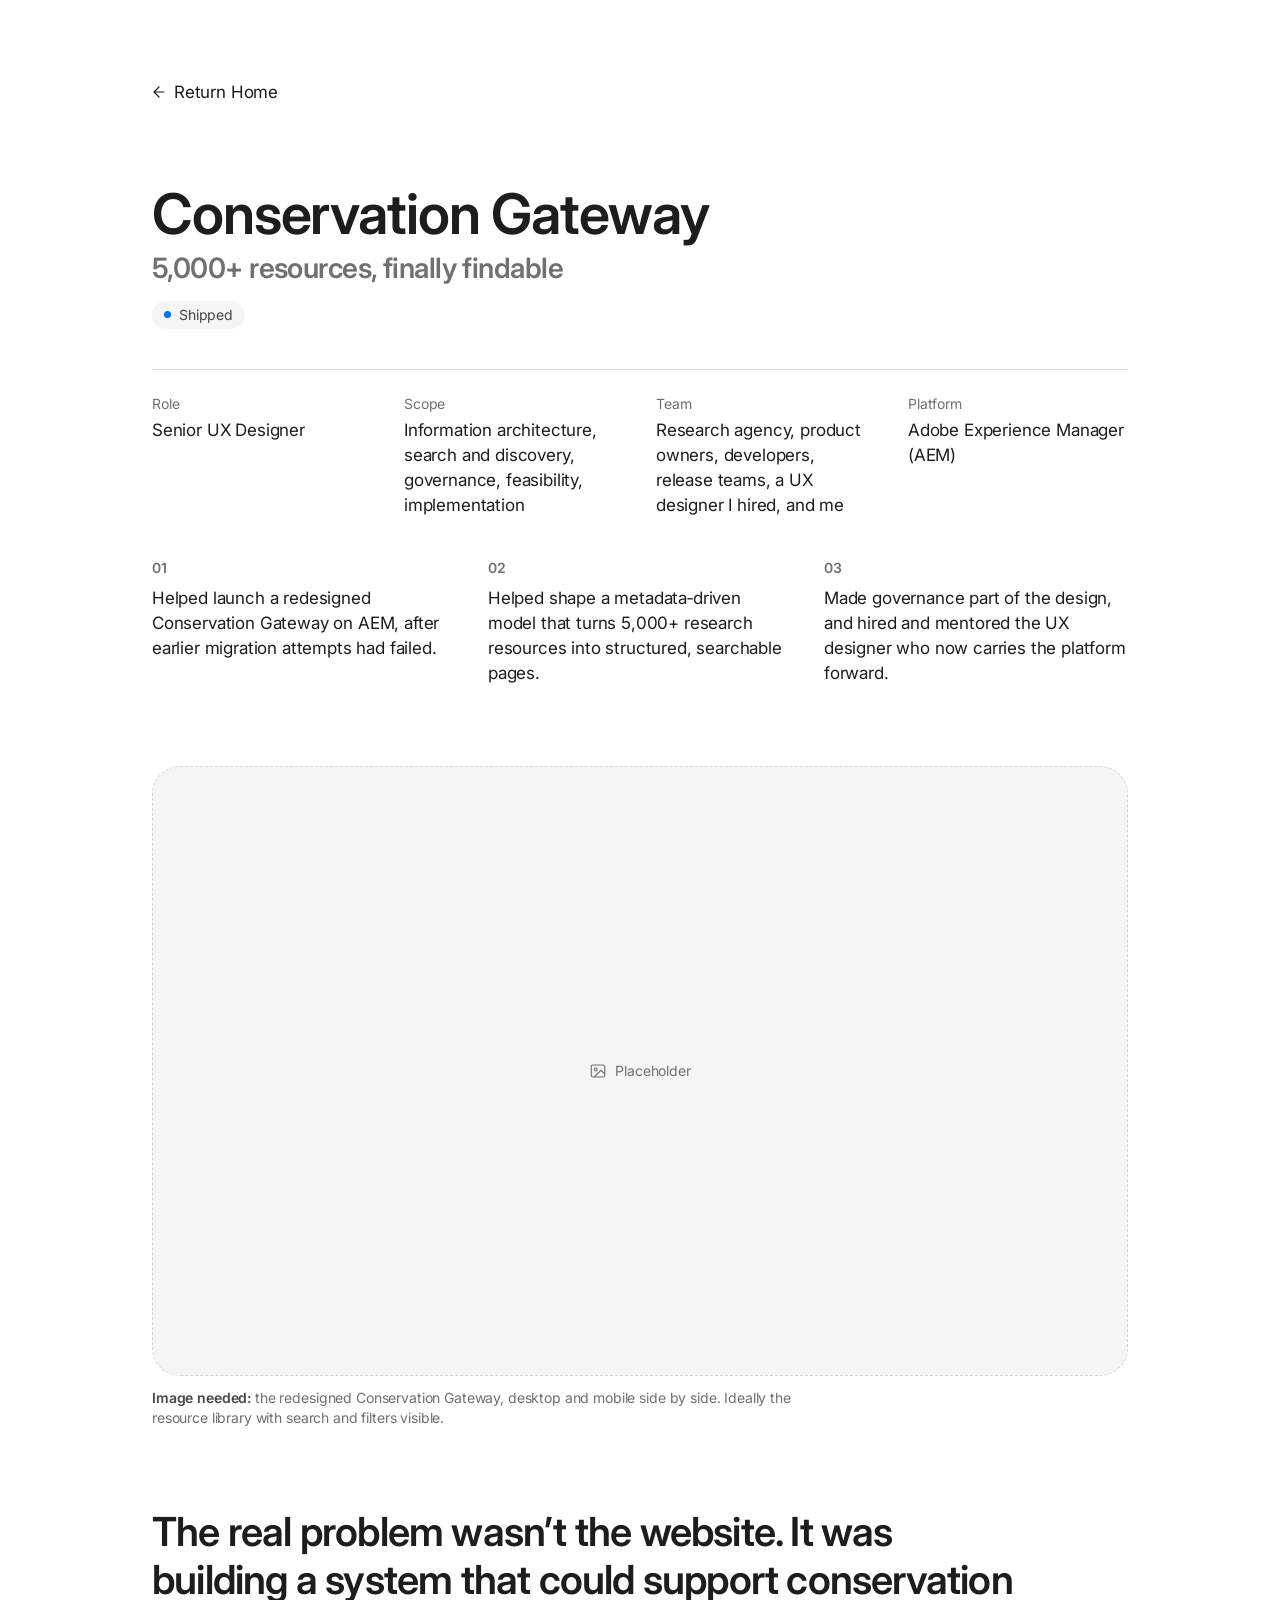
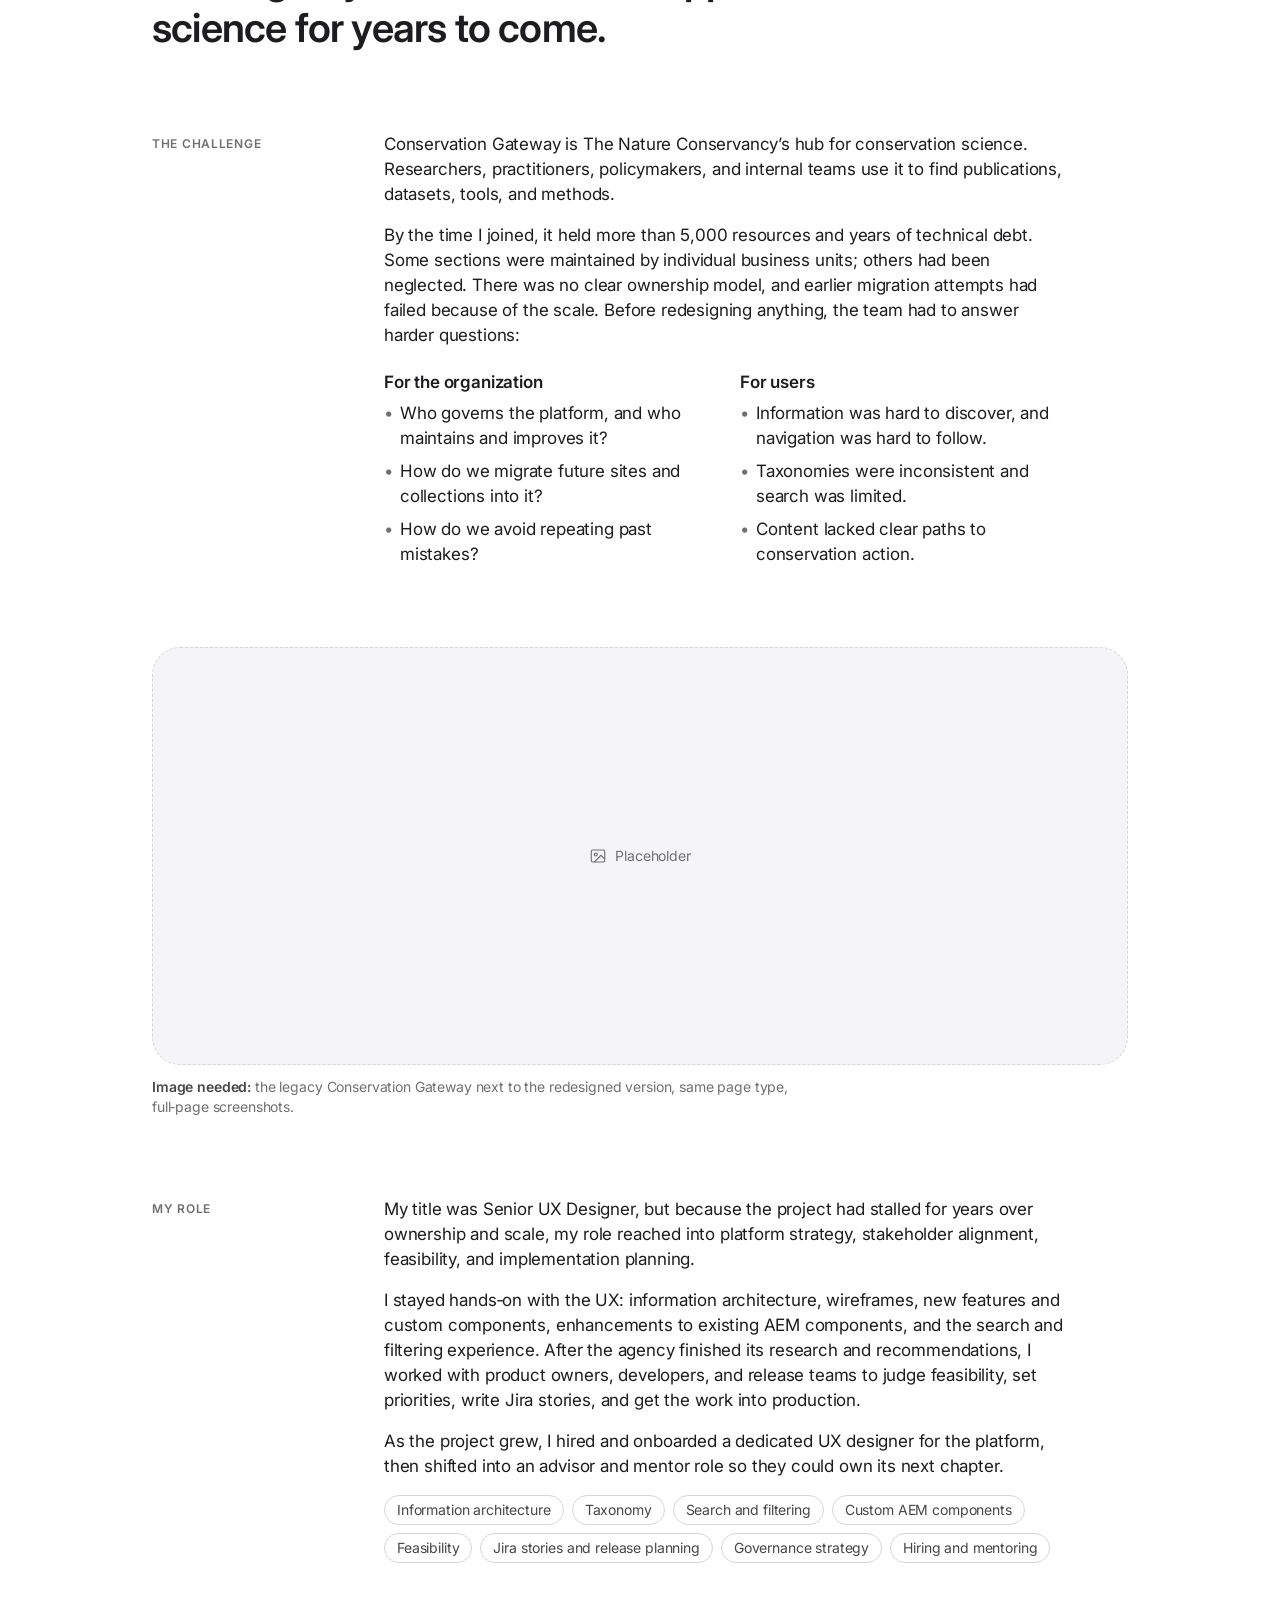
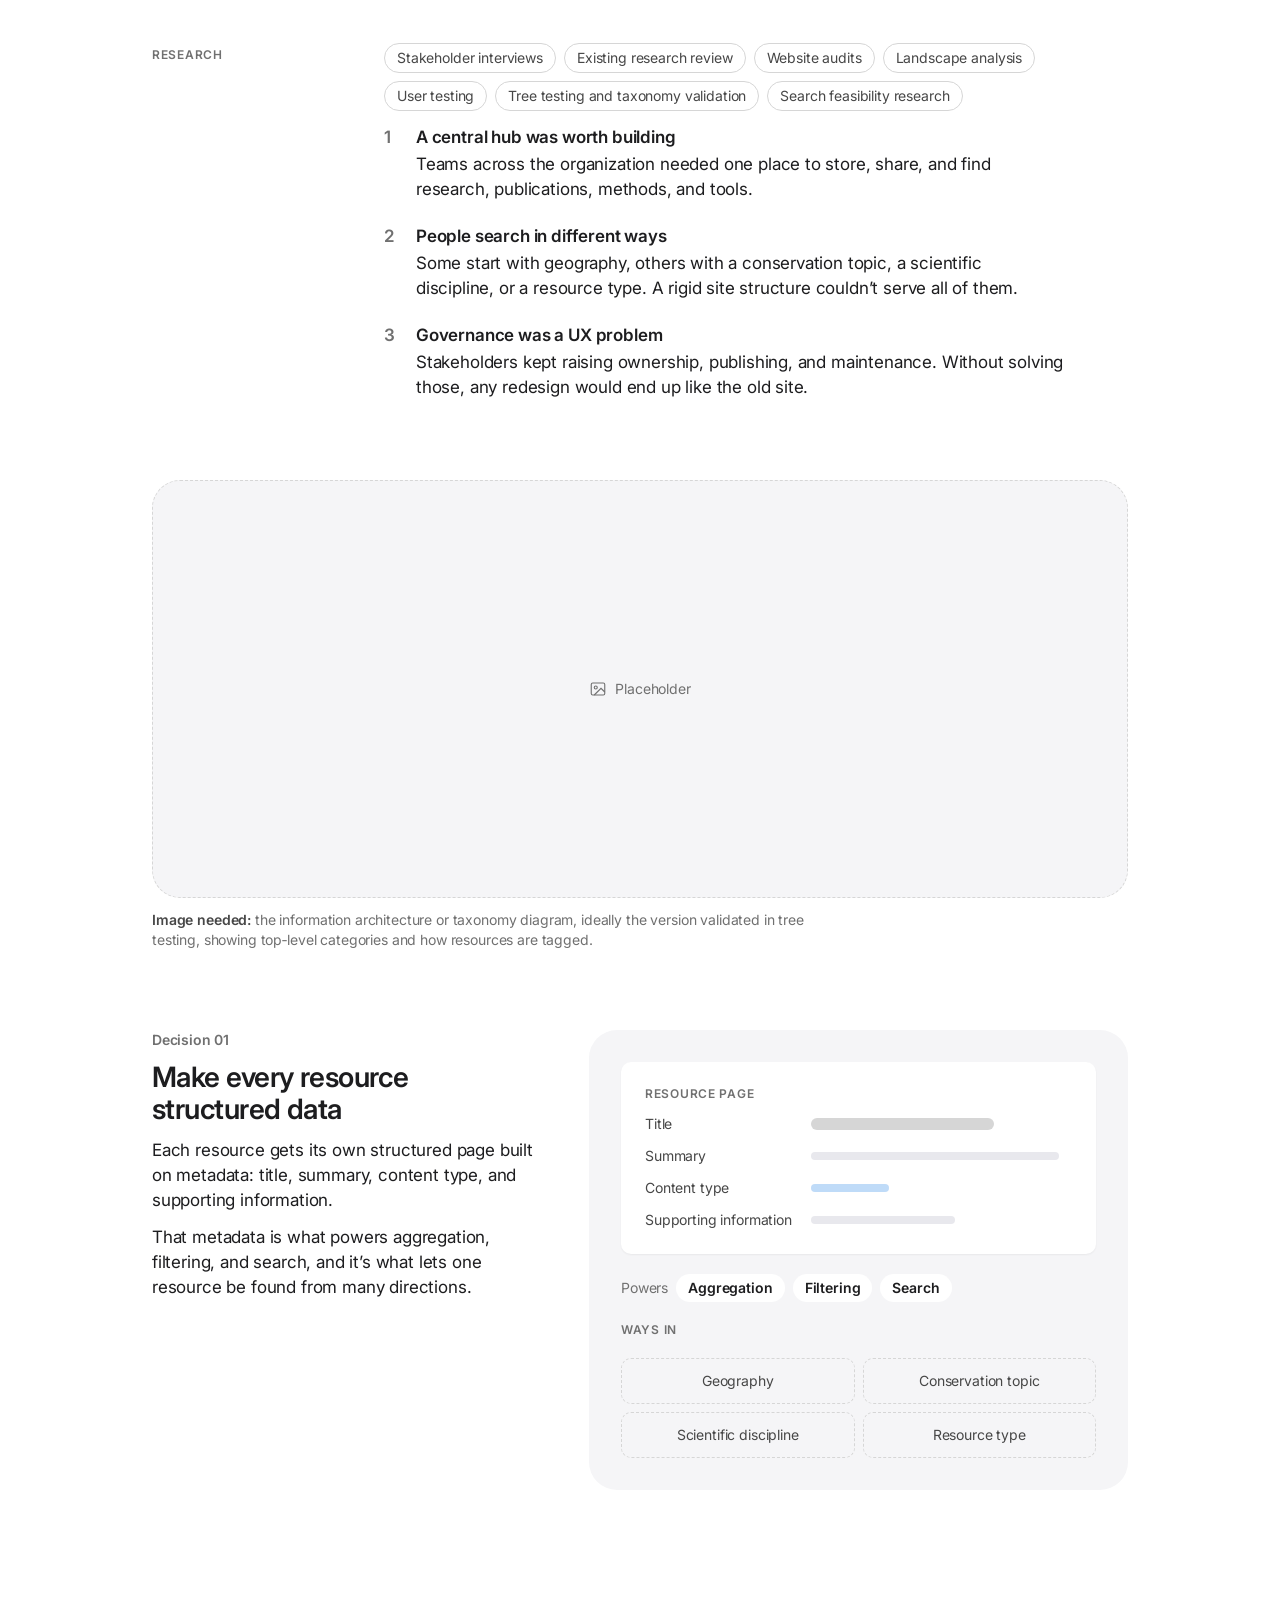
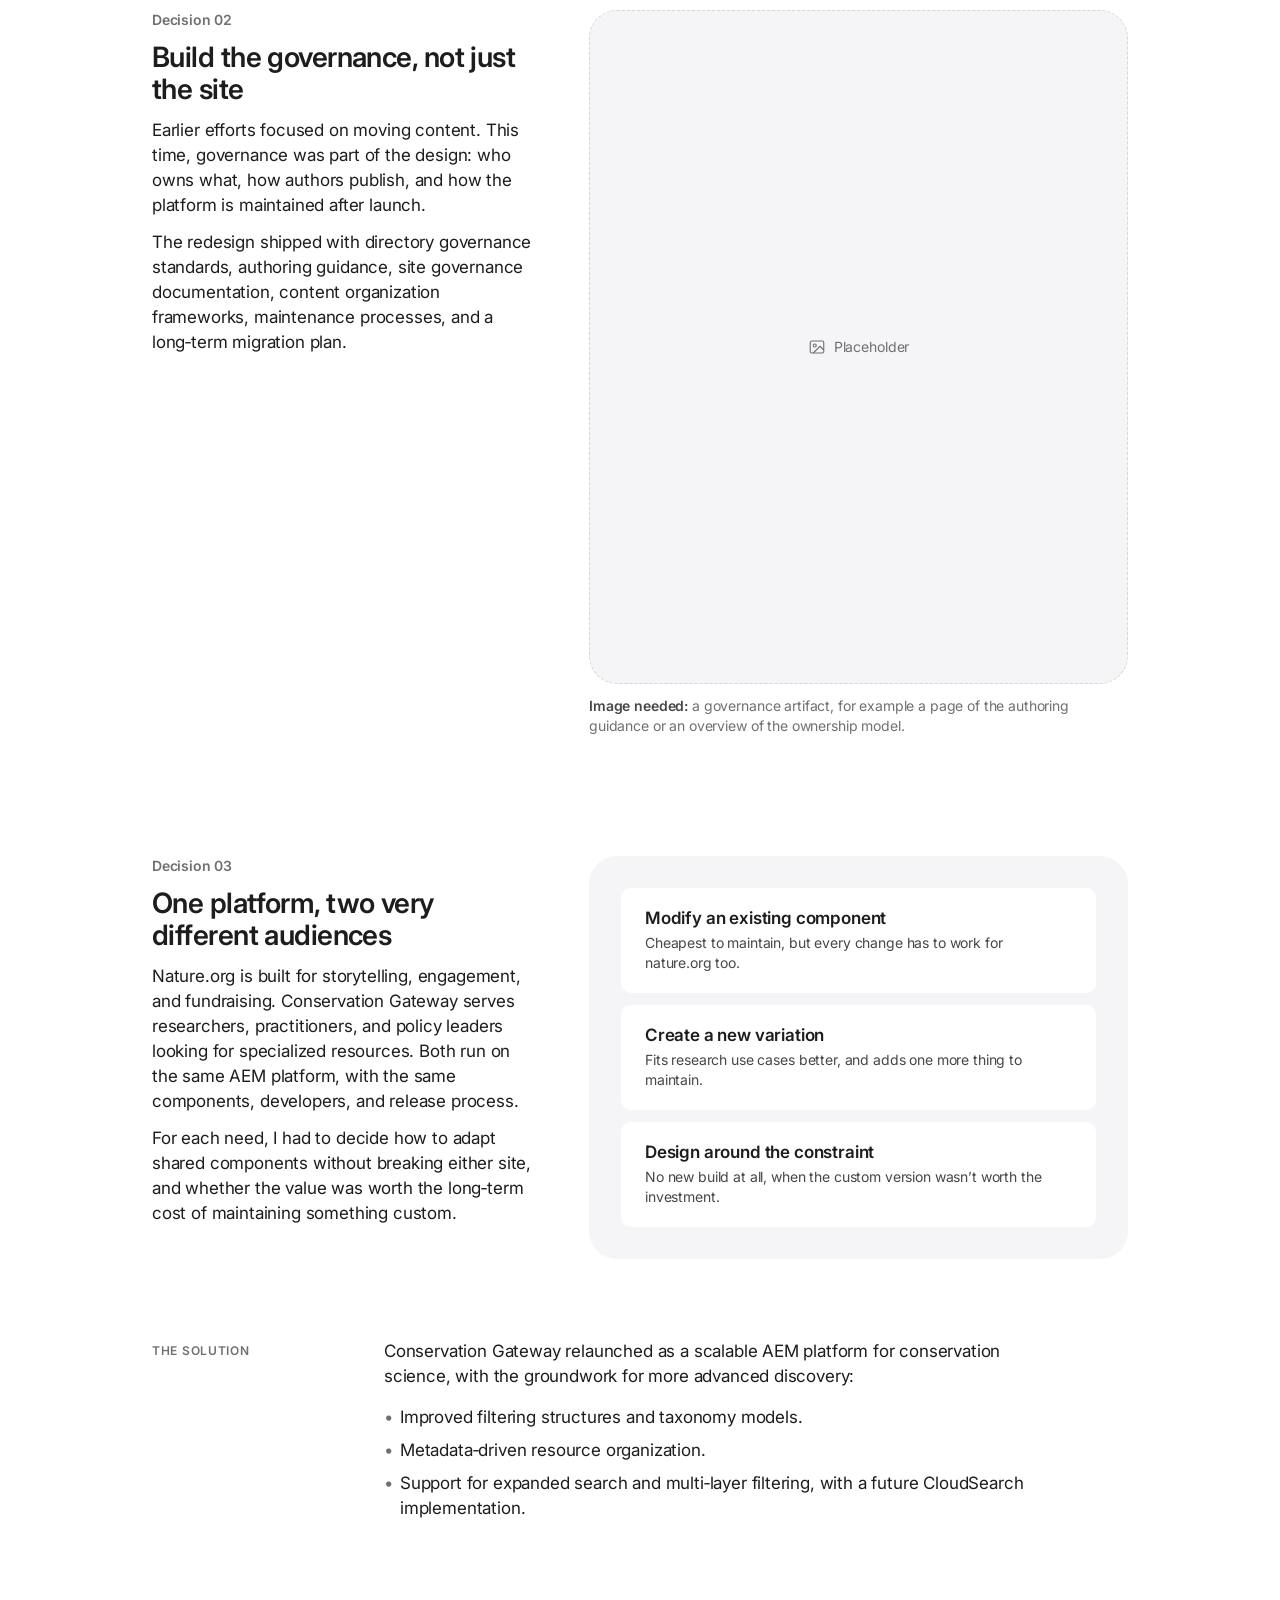
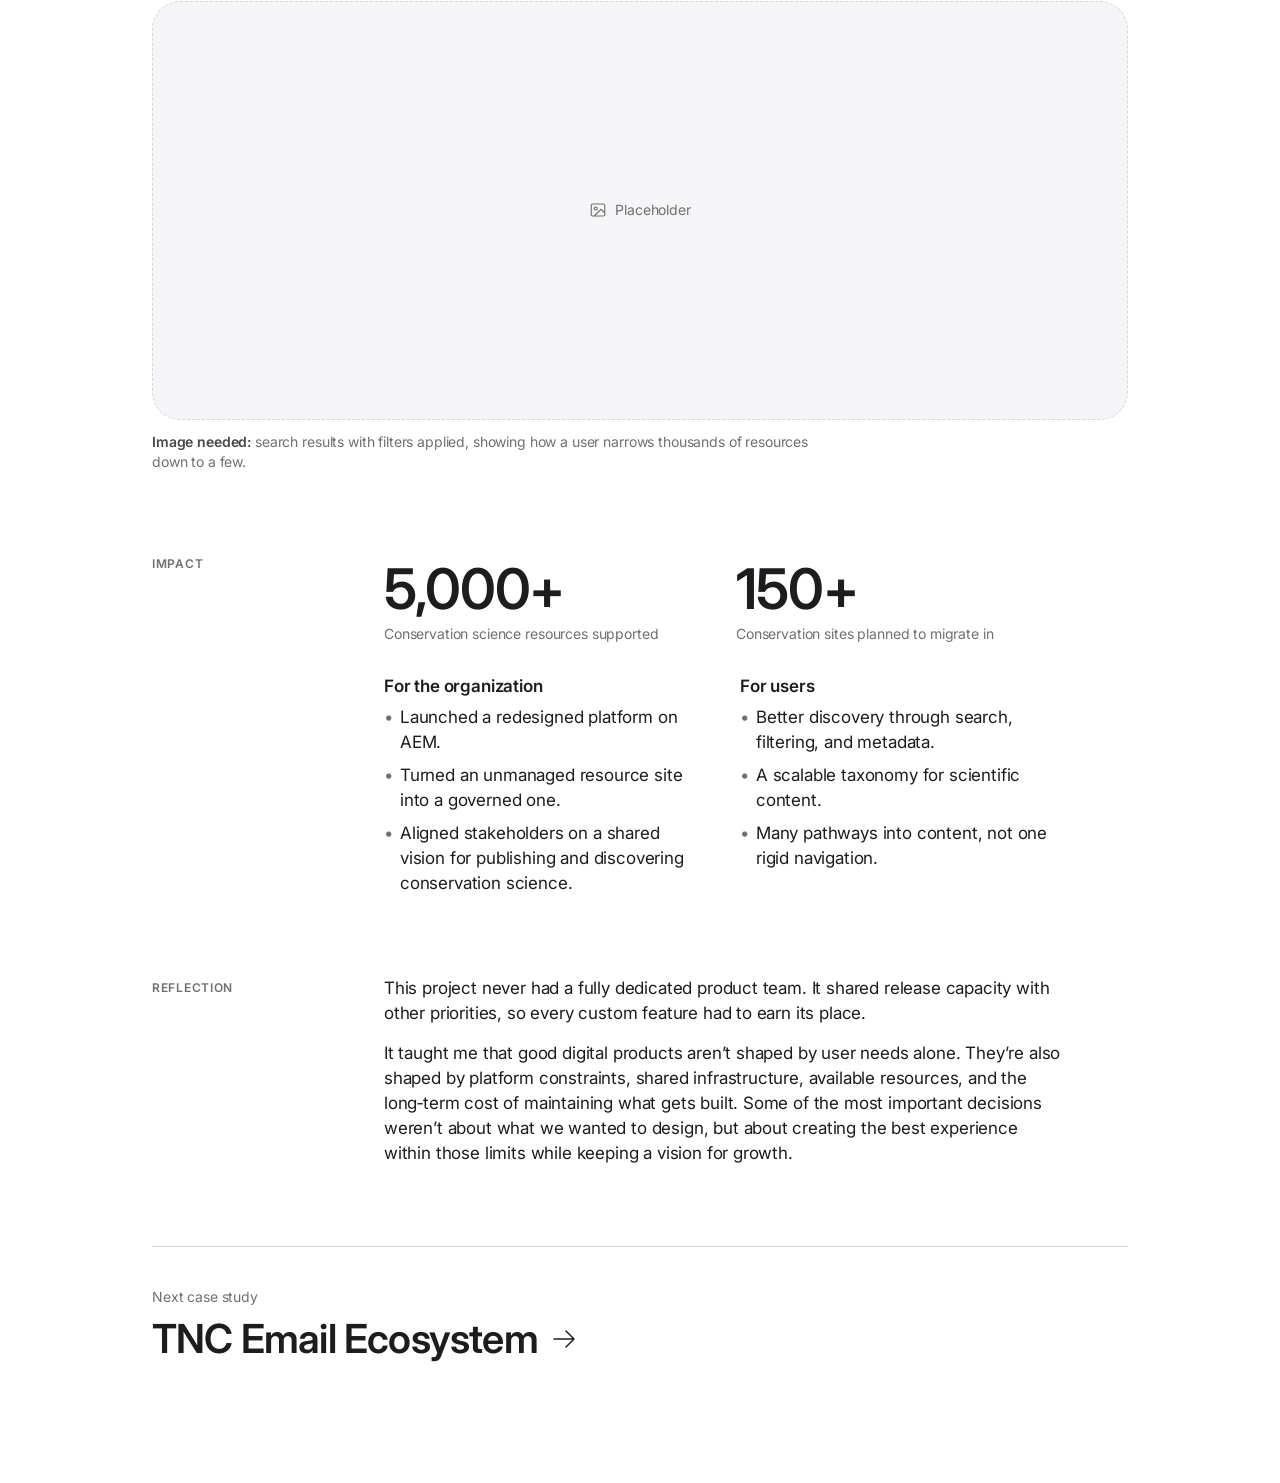
==== conservation-gateway/index.html @ 87f63769 "Remove unsupported claim about legacy Gateway pages Co-Authored-By: Claude Opus 5.5 (1M context) <no" ====
<!DOCTYPE html>
<html lang="en">
<head>
  <meta charset="UTF-8">
  <meta name="viewport" content="width=device-width, initial-scale=1.0">
  <title>Conservation Gateway — John Choi</title>
  <meta name="description" content="Migrating and redesigning The Nature Conservancy's hub for conservation science: 5,000+ resources, a metadata-driven discovery model, and governance built into the design.">
  <link rel="preconnect" href="https://fonts.googleapis.com">
  <link rel="preconnect" href="https://fonts.gstatic.com" crossorigin>
  <link href="https://fonts.googleapis.com/css2?family=Inter:wght@400;600;700&display=swap" rel="stylesheet">
  <link rel="stylesheet" href="../shared.css">
  <link rel="stylesheet" href="../case-study.css">
  <style>
    /* Stacked cards on a diagram panel */
    .stack {
      display: flex;
      flex-direction: column;
      gap: var(--space-12);
    }

    /* Resource page anatomy -------------------------------------------- */
    .anatomy {
      display: flex;
      flex-direction: column;
      gap: var(--space-20);
    }

    .resource {
      display: flex;
      flex-direction: column;
      gap: var(--space-12);
      padding: var(--space-24);
      border-radius: var(--radius-lg);
      background: var(--color-paper);
      box-shadow: 0 1px 2px rgba(29, 29, 31, 0.06);
    }

    .resource-kicker {
      font: var(--type-xs-5);
      letter-spacing: 0.06em;
      text-transform: uppercase;
      color: var(--color-mid-gray);
    }

    .field {
      display: grid;
      grid-template-columns: 150px minmax(0, 1fr);
      gap: var(--space-16);
      align-items: center;
      font: var(--type-sm);
      letter-spacing: var(--tracking-text);
      color: var(--color-deep-gray);
    }

    /* Grey bars stand in for the field's content */
    .field i {
      display: block;
      height: 8px;
      border-radius: var(--radius-full);
      background: var(--color-cool-wash);
    }

    .field--title i   { height: 12px; width: 70%; background: var(--color-hairline); }
    .field--summary i { width: 95%; }
    .field--type i    { width: 30%; background: rgba(0, 113, 227, 0.25); }
    .field--extra i   { width: 55%; }

    .powers {
      display: flex;
      flex-wrap: wrap;
      align-items: center;
      gap: var(--space-8);
      font: var(--type-sm);
      letter-spacing: var(--tracking-text);
      color: var(--color-mid-gray);
    }

    .powers b {
      font: var(--type-sm-2);
      color: var(--color-primary-ink);
      padding: var(--space-4) var(--space-12);
      border-radius: var(--radius-full);
      background: var(--color-paper);
    }

    .ways {
      display: grid;
      grid-template-columns: repeat(2, minmax(0, 1fr));
      gap: var(--space-8);
    }

    .ways span {
      padding: var(--space-12) var(--space-16);
      border-radius: var(--radius-lg);
      border: 1px dashed var(--color-hairline);
      font: var(--type-sm);
      letter-spacing: var(--tracking-text);
      color: var(--color-deep-gray);
      text-align: center;
    }

    .panel-label {
      font: var(--type-xs-5);
      letter-spacing: 0.06em;
      text-transform: uppercase;
      color: var(--color-mid-gray);
    }

    @media (max-width: 730px) {
      .field {
        grid-template-columns: 110px minmax(0, 1fr);
      }
    }
  </style>
</head>
<body>
  <main class="cs">

    <a href="/" class="return-home">
      <svg xmlns="http://www.w3.org/2000/svg" fill="none" viewBox="0 0 14 14" aria-hidden="true">
        <path d="M12 7H2M2 7L7 2M2 7L7 12" stroke="currentColor" stroke-width="1.2" stroke-linecap="round" stroke-linejoin="round"/>
      </svg>
      Return Home
    </a>

    <!-- At a glance -->
    <header class="cs-header">
      <div class="cs-title">
        <h1>Conservation Gateway</h1>
        <p class="cs-tagline">5,000+ resources, finally findable</p>
        <span class="cs-status">Shipped</span>
      </div>

      <dl class="cs-meta">
        <div>
          <dt>Role</dt>
          <dd>Senior UX Designer</dd>
        </div>
        <div>
          <dt>Scope</dt>
          <dd>Information architecture, search and discovery, governance, feasibility, implementation</dd>
        </div>
        <div>
          <dt>Team</dt>
          <dd>Research agency, product owners, developers, release teams, a UX designer I hired, and me</dd>
        </div>
        <div>
          <dt>Platform</dt>
          <dd>Adobe Experience Manager (AEM)</dd>
        </div>
      </dl>

      <ol class="cs-tldr">
        <li>Helped launch a redesigned Conservation Gateway on AEM, after earlier migration attempts had failed.</li>
        <li>Helped shape a metadata&#8209;driven model that turns 5,000+ research resources into structured, searchable pages.</li>
        <li>Made governance part of the design, and hired and mentored the UX designer who now carries the platform forward.</li>
      </ol>
    </header>

    <figure class="ph">
      <div class="ph-tile">
        <span class="ph-label">
          <svg viewBox="0 0 24 24" fill="none" stroke="currentColor" stroke-width="1.5" aria-hidden="true"><rect x="3" y="4" width="18" height="16" rx="2"/><circle cx="9" cy="10" r="2"/><path d="m21 16-5-5-9 9"/></svg>
          Placeholder
        </span>
      </div>
      <figcaption><strong>Image needed:</strong> the redesigned Conservation Gateway, desktop and mobile side by side. Ideally the resource library with search and filters visible.</figcaption>
    </figure>

    <!-- Core question -->
    <p class="cs-statement">The real problem wasn&rsquo;t the website. It was building a system that could support conservation science for years to come.</p>

    <!-- Challenge -->
    <section class="cs-section">
      <h2 class="cs-label">The challenge</h2>
      <div class="cs-body">
        <p>Conservation Gateway is The Nature Conservancy&rsquo;s hub for conservation science. Researchers, practitioners, policymakers, and internal teams use it to find publications, datasets, tools, and methods.</p>
        <p>By the time I joined, it held more than 5,000 resources and years of technical debt. Some sections were maintained by individual business units; others had been neglected. There was no clear ownership model, and earlier migration attempts had failed because of the scale. Before redesigning anything, the team had to answer harder questions:</p>
        <div class="cs-columns">
          <div>
            <h3>For the organization</h3>
            <ul class="cs-list">
              <li>Who governs the platform, and who maintains and improves it?</li>
              <li>How do we migrate future sites and collections into it?</li>
              <li>How do we avoid repeating past mistakes?</li>
            </ul>
          </div>
          <div>
            <h3>For users</h3>
            <ul class="cs-list">
              <li>Information was hard to discover, and navigation was hard to follow.</li>
              <li>Taxonomies were inconsistent and search was limited.</li>
              <li>Content lacked clear paths to conservation action.</li>
            </ul>
          </div>
        </div>
      </div>
    </section>

    <figure class="ph ph--wide">
      <div class="ph-tile">
        <span class="ph-label">
          <svg viewBox="0 0 24 24" fill="none" stroke="currentColor" stroke-width="1.5" aria-hidden="true"><rect x="3" y="4" width="18" height="16" rx="2"/><circle cx="9" cy="10" r="2"/><path d="m21 16-5-5-9 9"/></svg>
          Placeholder
        </span>
      </div>
      <figcaption><strong>Image needed:</strong> the legacy Conservation Gateway next to the redesigned version, same page type, full&#8209;page screenshots.</figcaption>
    </figure>

    <!-- Role -->
    <section class="cs-section">
      <h2 class="cs-label">My role</h2>
      <div class="cs-body">
        <p>My title was Senior UX Designer, but because the project had stalled for years over ownership and scale, my role reached into platform strategy, stakeholder alignment, feasibility, and implementation planning.</p>
        <p>I stayed hands&#8209;on with the UX: information architecture, wireframes, new features and custom components, enhancements to existing AEM components, and the search and filtering experience. After the agency finished its research and recommendations, I worked with product owners, developers, and release teams to judge feasibility, set priorities, write Jira stories, and get the work into production.</p>
        <p>As the project grew, I hired and onboarded a dedicated UX designer for the platform, then shifted into an advisor and mentor role so they could own its next chapter.</p>
        <ul class="cs-chips">
          <li>Information architecture</li>
          <li>Taxonomy</li>
          <li>Search and filtering</li>
          <li>Custom AEM components</li>
          <li>Feasibility</li>
          <li>Jira stories and release planning</li>
          <li>Governance strategy</li>
          <li>Hiring and mentoring</li>
        </ul>
      </div>
    </section>

    <!-- Research -->
    <section class="cs-section">
      <h2 class="cs-label">Research</h2>
      <div class="cs-body">
        <ul class="cs-chips">
          <li>Stakeholder interviews</li>
          <li>Existing research review</li>
          <li>Website audits</li>
          <li>Landscape analysis</li>
          <li>User testing</li>
          <li>Tree testing and taxonomy validation</li>
          <li>Search feasibility research</li>
        </ul>
        <ol class="cs-principles">
          <li>
            <p><strong>A central hub was worth building</strong>Teams across the organization needed one place to store, share, and find research, publications, methods, and tools.</p>
          </li>
          <li>
            <p><strong>People search in different ways</strong>Some start with geography, others with a conservation topic, a scientific discipline, or a resource type. A rigid site structure couldn&rsquo;t serve all of them.</p>
          </li>
          <li>
            <p><strong>Governance was a UX problem</strong>Stakeholders kept raising ownership, publishing, and maintenance. Without solving those, any redesign would end up like the old site.</p>
          </li>
        </ol>
      </div>
    </section>

    <figure class="ph ph--wide">
      <div class="ph-tile">
        <span class="ph-label">
          <svg viewBox="0 0 24 24" fill="none" stroke="currentColor" stroke-width="1.5" aria-hidden="true"><rect x="3" y="4" width="18" height="16" rx="2"/><circle cx="9" cy="10" r="2"/><path d="m21 16-5-5-9 9"/></svg>
          Placeholder
        </span>
      </div>
      <figcaption><strong>Image needed:</strong> the information architecture or taxonomy diagram, ideally the version validated in tree testing, showing top&#8209;level categories and how resources are tagged.</figcaption>
    </figure>

    <!-- Key decisions -->
    <div class="cs-decisions">
      <div class="cs-decision">
        <div class="cs-decision-text">
          <span class="cs-decision-num">Decision 01</span>
          <h3>Make every resource structured data</h3>
          <p>Each resource gets its own structured page built on metadata: title, summary, content type, and supporting information.</p>
          <p>That metadata is what powers aggregation, filtering, and search, and it&rsquo;s what lets one resource be found from many directions.</p>
        </div>
        <div class="cs-panel anatomy" role="img" aria-label="Diagram: a resource page made of title, summary, content type, and supporting information. That metadata powers aggregation, filtering, and search, across geography, topic, discipline, and resource type.">
          <div class="resource">
            <span class="resource-kicker">Resource page</span>
            <div class="field field--title"><span>Title</span><i></i></div>
            <div class="field field--summary"><span>Summary</span><i></i></div>
            <div class="field field--type"><span>Content type</span><i></i></div>
            <div class="field field--extra"><span>Supporting information</span><i></i></div>
          </div>
          <div class="powers">Powers <b>Aggregation</b> <b>Filtering</b> <b>Search</b></div>
          <span class="panel-label">Ways in</span>
          <div class="ways">
            <span>Geography</span>
            <span>Conservation topic</span>
            <span>Scientific discipline</span>
            <span>Resource type</span>
          </div>
        </div>
      </div>

      <div class="cs-decision">
        <div class="cs-decision-text">
          <span class="cs-decision-num">Decision 02</span>
          <h3>Build the governance, not just the site</h3>
          <p>Earlier efforts focused on moving content. This time, governance was part of the design: who owns what, how authors publish, and how the platform is maintained after launch.</p>
          <p>The redesign shipped with directory governance standards, authoring guidance, site governance documentation, content organization frameworks, maintenance processes, and a long&#8209;term migration plan.</p>
        </div>
        <figure class="ph ph--tall">
          <div class="ph-tile">
            <span class="ph-label">
              <svg viewBox="0 0 24 24" fill="none" stroke="currentColor" stroke-width="1.5" aria-hidden="true"><rect x="3" y="4" width="18" height="16" rx="2"/><circle cx="9" cy="10" r="2"/><path d="m21 16-5-5-9 9"/></svg>
              Placeholder
            </span>
          </div>
          <figcaption><strong>Image needed:</strong> a governance artifact, for example a page of the authoring guidance or an overview of the ownership model.</figcaption>
        </figure>
      </div>

      <div class="cs-decision">
        <div class="cs-decision-text">
          <span class="cs-decision-num">Decision 03</span>
          <h3>One platform, two very different audiences</h3>
          <p>Nature.org is built for storytelling, engagement, and fundraising. Conservation Gateway serves researchers, practitioners, and policy leaders looking for specialized resources. Both run on the same AEM platform, with the same components, developers, and release process.</p>
          <p>For each need, I had to decide how to adapt shared components without breaking either site, and whether the value was worth the long&#8209;term cost of maintaining something custom.</p>
        </div>
        <div class="cs-panel">
          <div class="stack">
            <div class="cs-card">
              <h4>Modify an existing component</h4>
              <p>Cheapest to maintain, but every change has to work for nature.org too.</p>
            </div>
            <div class="cs-card">
              <h4>Create a new variation</h4>
              <p>Fits research use cases better, and adds one more thing to maintain.</p>
            </div>
            <div class="cs-card">
              <h4>Design around the constraint</h4>
              <p>No new build at all, when the custom version wasn&rsquo;t worth the investment.</p>
            </div>
          </div>
        </div>
      </div>
    </div>

    <!-- Solution -->
    <section class="cs-section">
      <h2 class="cs-label">The solution</h2>
      <div class="cs-body">
        <p>Conservation Gateway relaunched as a scalable AEM platform for conservation science, with the groundwork for more advanced discovery:</p>
        <ul class="cs-list">
          <li>Improved filtering structures and taxonomy models.</li>
          <li>Metadata&#8209;driven resource organization.</li>
          <li>Support for expanded search and multi&#8209;layer filtering, with a future CloudSearch implementation.</li>
        </ul>
      </div>
    </section>

    <figure class="ph ph--wide">
      <div class="ph-tile">
        <span class="ph-label">
          <svg viewBox="0 0 24 24" fill="none" stroke="currentColor" stroke-width="1.5" aria-hidden="true"><rect x="3" y="4" width="18" height="16" rx="2"/><circle cx="9" cy="10" r="2"/><path d="m21 16-5-5-9 9"/></svg>
          Placeholder
        </span>
      </div>
      <figcaption><strong>Image needed:</strong> search results with filters applied, showing how a user narrows thousands of resources down to a few.</figcaption>
    </figure>

    <!-- Impact -->
    <section class="cs-section">
      <h2 class="cs-label">Impact</h2>
      <div class="cs-body">
        <div class="cs-stats cs-stats--large">
          <div>
            <span class="cs-stat-value">5,000+</span>
            <span class="cs-stat-label">Conservation science resources supported</span>
          </div>
          <div>
            <span class="cs-stat-value">150+</span>
            <span class="cs-stat-label">Conservation sites planned to migrate in</span>
          </div>
        </div>
        <div class="cs-columns">
          <div>
            <h3>For the organization</h3>
            <ul class="cs-list">
              <li>Launched a redesigned platform on AEM.</li>
              <li>Turned an unmanaged resource site into a governed one.</li>
              <li>Aligned stakeholders on a shared vision for publishing and discovering conservation science.</li>
            </ul>
          </div>
          <div>
            <h3>For users</h3>
            <ul class="cs-list">
              <li>Better discovery through search, filtering, and metadata.</li>
              <li>A scalable taxonomy for scientific content.</li>
              <li>Many pathways into content, not one rigid navigation.</li>
            </ul>
          </div>
        </div>
      </div>
    </section>

    <!-- Reflection -->
    <section class="cs-section">
      <h2 class="cs-label">Reflection</h2>
      <div class="cs-body">
        <p>This project never had a fully dedicated product team. It shared release capacity with other priorities, so every custom feature had to earn its place.</p>
        <p>It taught me that good digital products aren&rsquo;t shaped by user needs alone. They&rsquo;re also shaped by platform constraints, shared infrastructure, available resources, and the long&#8209;term cost of maintaining what gets built. Some of the most important decisions weren&rsquo;t about what we wanted to design, but about creating the best experience within those limits while keeping a vision for growth.</p>
      </div>
    </section>

    <a href="/tnc-email/" class="cs-next">
      <span class="cs-next-label">Next case study</span>
      <span class="cs-next-title">
        TNC Email Ecosystem
        <svg viewBox="0 0 28 28" fill="none" stroke="currentColor" stroke-width="1.5" stroke-linecap="round" stroke-linejoin="round" aria-hidden="true"><path d="M4 14h20M16 6l8 8-8 8"/></svg>
      </span>
    </a>

  </main>
</body>
</html>
---- shared.css ----
@import url("tokens.css");

/* ==========================================================================
   Shared styles — every page in the portfolio consumes this layer.
   Values come from tokens.css; page files only add what's unique to them.
   ========================================================================== */

*, *::before, *::after {
  margin: 0;
  padding: 0;
  box-sizing: border-box;
}

body {
  font: var(--type-lg);
  letter-spacing: var(--tracking-text);
  color: var(--color-primary-ink);
  background: var(--surface-canvas-white);
  -webkit-font-smoothing: antialiased;
  -moz-osx-font-smoothing: grayscale;
}

/* Layout --------------------------------------------------------------- */

.container {
  max-width: 724px;
  margin: 0 auto;
  padding: var(--space-80) var(--space-52);
  display: flex;
  flex-direction: column;
  gap: var(--space-52);
  position: relative;
  z-index: 1;
}

hr {
  border: none;
  border-top: 1px solid var(--color-hairline);
  margin: 0;
}

/* Profile header ------------------------------------------------------- */

.profile {
  display: flex;
  align-items: center;
  gap: var(--space-32);
}

.profile-photo {
  width: 94px;
  height: 116px;
  object-fit: cover;
  flex-shrink: 0;
  border-radius: var(--radius-full);
}

.profile-info h1 {
  font: var(--type-2xl);
  letter-spacing: var(--tracking-display);
  color: var(--color-primary-ink);
  margin-bottom: var(--space-4);
}

.profile-info p {
  font: var(--type-lg);
  letter-spacing: var(--tracking-text);
  color: var(--color-mid-gray);
}

/* Links and arrows ----------------------------------------------------- */

.return-home {
  display: flex;
  align-items: center;
  gap: var(--space-8);
  font: var(--type-lg);
  letter-spacing: var(--tracking-text);
  color: var(--color-primary-ink);
  text-decoration: none;
}

.return-home:hover {
  color: var(--color-link-blue);
}

.return-home svg {
  width: 14px;
  height: 14px;
}

.arrow-icon {
  width: 7px;
  height: 7px;
  flex-shrink: 0;
  position: relative;
  top: -2px;
  transition: transform 0.3s cubic-bezier(0.34, 1.56, 0.64, 1);
}

/* Bulleted lists ------------------------------------------------------- */

.case-list,
.impact-list {
  list-style: none;
  margin-left: 0;
  padding-left: 0;
  display: flex;
  flex-direction: column;
  gap: var(--space-8);
}

.case-list li,
.impact-list li {
  font: var(--type-lg);
  letter-spacing: var(--tracking-text);
  color: var(--color-primary-ink);
  margin-left: var(--space-16);
  position: relative;
}

.case-list li::before,
.impact-list li::before {
  content: "\2022";
  position: absolute;
  left: calc(var(--space-12) * -1);
  color: var(--color-deep-gray);
}

/* Mobile --------------------------------------------------------------- */

@media (max-width: 730px) {
  .container {
    max-width: 100%;
    padding: var(--space-76) var(--space-24);
    gap: var(--space-32);
  }

  .profile {
    flex-direction: column;
    align-items: flex-start;
    gap: var(--space-16);
  }

  .profile-photo {
    width: 80px;
    height: 100px;
  }
}
---- case-study.css ----
/* ==========================================================================
   Case study layout — shared by every case study page.
   Loaded after shared.css; values come from tokens.css.
   ========================================================================== */

/* Page frame ----------------------------------------------------------- */

/* Wider than .container so visuals have room; text stays in .cs-body. */
.cs {
  max-width: 1080px;
  margin: 0 auto;
  padding: var(--space-80) var(--space-52) var(--space-120);
  display: flex;
  flex-direction: column;
  gap: var(--space-80);
}

/* Readable text column, used inside full-width rows */
.cs-body {
  max-width: 680px;
  display: flex;
  flex-direction: column;
  gap: var(--space-16);
}

.cs-body p,
.cs-body li {
  font: var(--type-lg);
  letter-spacing: var(--tracking-text);
  color: var(--color-primary-ink);
}

.cs-body h3 {
  font: var(--type-lg-2);
  letter-spacing: var(--tracking-text);
  color: var(--color-primary-ink);
  margin-top: var(--space-8);
}

/* At-a-glance header --------------------------------------------------- */

.cs-header {
  display: flex;
  flex-direction: column;
  gap: var(--space-40);
}

.cs-title {
  display: flex;
  flex-direction: column;
  gap: var(--space-8);
}

.cs-title h1 {
  font: var(--type-5xl-2);
  letter-spacing: var(--tracking-headline);
  color: var(--color-primary-ink);
}

.cs-tagline {
  font: var(--type-2xl-2);
  letter-spacing: var(--tracking-headline);
  color: var(--color-mid-gray);
}

.cs-status {
  align-self: flex-start;
  display: inline-flex;
  align-items: center;
  gap: var(--space-8);
  margin-top: var(--space-8);
  padding: var(--space-4) var(--space-12);
  border-radius: var(--radius-full);
  background: var(--surface-canvas-gray);
  font: var(--type-sm);
  letter-spacing: var(--tracking-text);
  color: var(--color-deep-gray);
}

.cs-status::before {
  content: "";
  width: 7px;
  height: 7px;
  border-radius: 50%;
  background: var(--color-electric-blue);
}

.cs-status--progress::before {
  background: var(--color-ember);
}

.cs-meta {
  display: grid;
  grid-template-columns: repeat(auto-fit, minmax(160px, 1fr));
  gap: var(--space-24) var(--space-32);
  padding-top: var(--space-24);
  border-top: 1px solid var(--color-hairline);
}

.cs-meta dt {
  font: var(--type-sm);
  letter-spacing: var(--tracking-text);
  color: var(--color-mid-gray);
  margin-bottom: var(--space-4);
}

.cs-meta dd {
  font: var(--type-lg);
  letter-spacing: var(--tracking-text);
  color: var(--color-primary-ink);
}

.cs-tldr {
  list-style: none;
  display: grid;
  grid-template-columns: repeat(3, minmax(0, 1fr));
  gap: var(--space-32);
  counter-reset: tldr;
}

.cs-tldr li {
  font: var(--type-lg);
  letter-spacing: var(--tracking-text);
  color: var(--color-primary-ink);
  counter-increment: tldr;
}

.cs-tldr li::before {
  content: "0" counter(tldr);
  display: block;
  font: var(--type-sm-2);
  color: var(--color-mid-gray);
  margin-bottom: var(--space-8);
}

/* Core question -------------------------------------------------------- */

.cs-statement {
  max-width: 880px;
  font: var(--type-4xl);
  letter-spacing: var(--tracking-headline);
  color: var(--color-primary-ink);
}

/* Fills from gray to ink as it scrolls into view, where supported */
@supports (animation-timeline: view()) {
  @media (prefers-reduced-motion: no-preference) {
    .cs-statement {
      animation: cs-ink-in linear both;
      animation-timeline: view();
      animation-range: entry 20% cover 45%;
    }
  }
}

@keyframes cs-ink-in {
  from { color: var(--color-hairline); }
  to   { color: var(--color-primary-ink); }
}

/* Labeled sections: small label left, body right ------------------------ */

.cs-section {
  display: grid;
  grid-template-columns: 200px minmax(0, 1fr);
  gap: var(--space-32);
  align-items: start;
}

.cs-label {
  font: var(--type-xs-5);
  letter-spacing: 0.06em;
  text-transform: uppercase;
  color: var(--color-mid-gray);
  padding-top: var(--space-4);
}

/* Lists inside sections */
.cs-list {
  list-style: none;
  display: flex;
  flex-direction: column;
  gap: var(--space-8);
}

.cs-list li {
  position: relative;
  padding-left: var(--space-16);
}

.cs-list li::before {
  content: "\2022";
  position: absolute;
  left: 0;
  color: var(--color-mid-gray);
}

/* Side-by-side lists, e.g. team vs. subscriber problems */
.cs-columns {
  display: grid;
  grid-template-columns: repeat(2, minmax(0, 1fr));
  gap: var(--space-32);
  margin-top: var(--space-8);
}

.cs-columns > div {
  display: flex;
  flex-direction: column;
  gap: var(--space-8);
}

.cs-columns h3 {
  margin-top: 0;
}

.cs-chips {
  list-style: none;
  display: flex;
  flex-wrap: wrap;
  gap: var(--space-8);
}

.cs-chips li {
  font: var(--type-sm);
  letter-spacing: var(--tracking-text);
  color: var(--color-deep-gray);
  padding: var(--space-4) var(--space-12);
  border: 1px solid var(--color-hairline);
  border-radius: var(--radius-full);
}

/* Numbered principles */
.cs-principles {
  list-style: none;
  display: flex;
  flex-direction: column;
  gap: var(--space-24);
  counter-reset: principle;
}

.cs-principles li {
  counter-increment: principle;
  display: grid;
  grid-template-columns: var(--space-32) minmax(0, 1fr);
}

.cs-principles li::before {
  content: counter(principle);
  font: var(--type-lg-2);
  color: var(--color-mid-gray);
}

.cs-principles strong {
  display: block;
  font: var(--type-lg-2);
  margin-bottom: var(--space-4);
}

/* Figures: stats and big impact numbers --------------------------------- */

.cs-stats {
  display: grid;
  grid-template-columns: repeat(auto-fit, minmax(140px, 1fr));
  gap: var(--space-24);
  margin: var(--space-8) 0;
}

.cs-stat-value {
  display: block;
  font: var(--type-3xl-2);
  letter-spacing: var(--tracking-headline);
  color: var(--color-primary-ink);
}

.cs-stat-label {
  display: block;
  margin-top: var(--space-4);
  font: var(--type-sm);
  letter-spacing: var(--tracking-text);
  color: var(--color-mid-gray);
}

.cs-stats--large .cs-stat-value {
  font: var(--type-5xl-2);
  letter-spacing: var(--tracking-headline);
}

/* Pinned decisions: text stays put while the visual scrolls past -------- */

.cs-decisions {
  display: flex;
  flex-direction: column;
  gap: var(--space-120);
}

.cs-decision {
  display: grid;
  grid-template-columns: minmax(0, 5fr) minmax(0, 7fr);
  gap: var(--space-52);
  align-items: start;
}

.cs-decision-text {
  position: sticky;
  top: var(--space-80);
  display: flex;
  flex-direction: column;
  gap: var(--space-12);
}

.cs-decision-text h3 {
  font: var(--type-2xl-2);
  letter-spacing: var(--tracking-headline);
  color: var(--color-primary-ink);
}

.cs-decision-text p {
  font: var(--type-lg);
  letter-spacing: var(--tracking-text);
  color: var(--color-primary-ink);
}

.cs-decision-num {
  font: var(--type-sm-2);
  color: var(--color-mid-gray);
}

/* Diagram panel: gray stage behind diagrams built in HTML ------------- */

.cs-panel {
  border-radius: var(--radius-3xl);
  background: var(--surface-canvas-gray);
  padding: var(--space-32);
}

/* White cards that sit on a panel */
.cs-card {
  padding: var(--space-20) var(--space-24);
  border-radius: var(--radius-lg);
  background: var(--color-paper);
}

.cs-card h4 {
  font: var(--type-lg-2);
  letter-spacing: var(--tracking-text);
  color: var(--color-primary-ink);
  margin-bottom: var(--space-4);
}

.cs-card p {
  font: var(--type-sm);
  letter-spacing: var(--tracking-text);
  color: var(--color-deep-gray);
}

/* Placeholder image ------------------------------------------------------
   Stands in for a visual that hasn't been supplied yet. The caption says
   exactly which image belongs here. */

.ph {
  display: flex;
  flex-direction: column;
  gap: var(--space-12);
}

.ph-tile {
  aspect-ratio: 16 / 10;
  border-radius: var(--radius-3xl);
  background: var(--surface-canvas-gray);
  border: 1px dashed var(--color-hairline);
  display: flex;
  align-items: center;
  justify-content: center;
}

.ph--tall .ph-tile   { aspect-ratio: 4 / 5; }
.ph--wide .ph-tile   { aspect-ratio: 21 / 9; }

.ph-label {
  display: inline-flex;
  align-items: center;
  gap: var(--space-8);
  font: var(--type-sm);
  letter-spacing: var(--tracking-text);
  color: var(--color-mid-gray);
}

.ph-label svg {
  width: 18px;
  height: 18px;
}

.ph figcaption {
  font: var(--type-sm);
  letter-spacing: var(--tracking-text);
  color: var(--color-mid-gray);
  max-width: 680px;
}

.ph figcaption strong {
  font-weight: 600;
  color: var(--color-deep-gray);
}

/* Collaborators and next case study ------------------------------------- */

.cs-credits {
  list-style: none;
  display: flex;
  flex-direction: column;
  gap: var(--space-4);
}

.cs-credits li {
  font: var(--type-lg);
  letter-spacing: var(--tracking-text);
  color: var(--color-primary-ink);
}

.cs-credits span {
  margin-left: var(--space-8);
  color: var(--color-mid-gray);
}

.cs-next {
  display: flex;
  flex-direction: column;
  gap: var(--space-8);
  padding-top: var(--space-40);
  border-top: 1px solid var(--color-hairline);
  text-decoration: none;
  color: var(--color-primary-ink);
}

.cs-next-label {
  font: var(--type-sm);
  letter-spacing: var(--tracking-text);
  color: var(--color-mid-gray);
}

.cs-next-title {
  display: inline-flex;
  align-items: center;
  gap: var(--space-12);
  font: var(--type-4xl);
  letter-spacing: var(--tracking-headline);
}

.cs-next-title svg {
  width: 28px;
  height: 28px;
  transition: transform 0.3s cubic-bezier(0.34, 1.56, 0.64, 1);
}

.cs-next:hover .cs-next-title {
  color: var(--color-link-blue);
}

.cs-next:hover .cs-next-title svg {
  transform: translateX(6px);
}

@media (prefers-reduced-motion: reduce) {
  .cs-next-title svg {
    transition: none;
  }
}

/* Mobile --------------------------------------------------------------- */

@media (max-width: 860px) {
  .cs-decision {
    grid-template-columns: minmax(0, 1fr);
    gap: var(--space-24);
  }

  .cs-decision-text {
    position: static;
  }

  .cs-decisions {
    gap: var(--space-80);
  }

  /* Stacked under its text, a portrait tile would fill the whole screen */
  .ph--tall .ph-tile {
    aspect-ratio: 4 / 3;
  }
}

@media (max-width: 730px) {
  .cs {
    padding: var(--space-76) var(--space-24) var(--space-80);
    gap: var(--space-52);
  }

  .cs-title h1 {
    font: var(--type-3xl-2);
    letter-spacing: var(--tracking-headline);
  }

  .cs-tagline {
    font: var(--type-xl-3);
  }

  .cs-tldr,
  .cs-columns {
    grid-template-columns: minmax(0, 1fr);
    gap: var(--space-20);
  }

  .cs-statement {
    font: var(--type-2xl-2);
    letter-spacing: var(--tracking-headline);
  }

  .cs-section {
    grid-template-columns: minmax(0, 1fr);
    gap: var(--space-12);
  }

  .cs-stats--large .cs-stat-value {
    font: var(--type-4xl);
  }

  .cs-next-title {
    font: var(--type-2xl-2);
  }

  .ph-tile {
    border-radius: var(--radius-lg);
  }

  .cs-panel {
    padding: var(--space-20);
    border-radius: var(--radius-lg);
  }
}
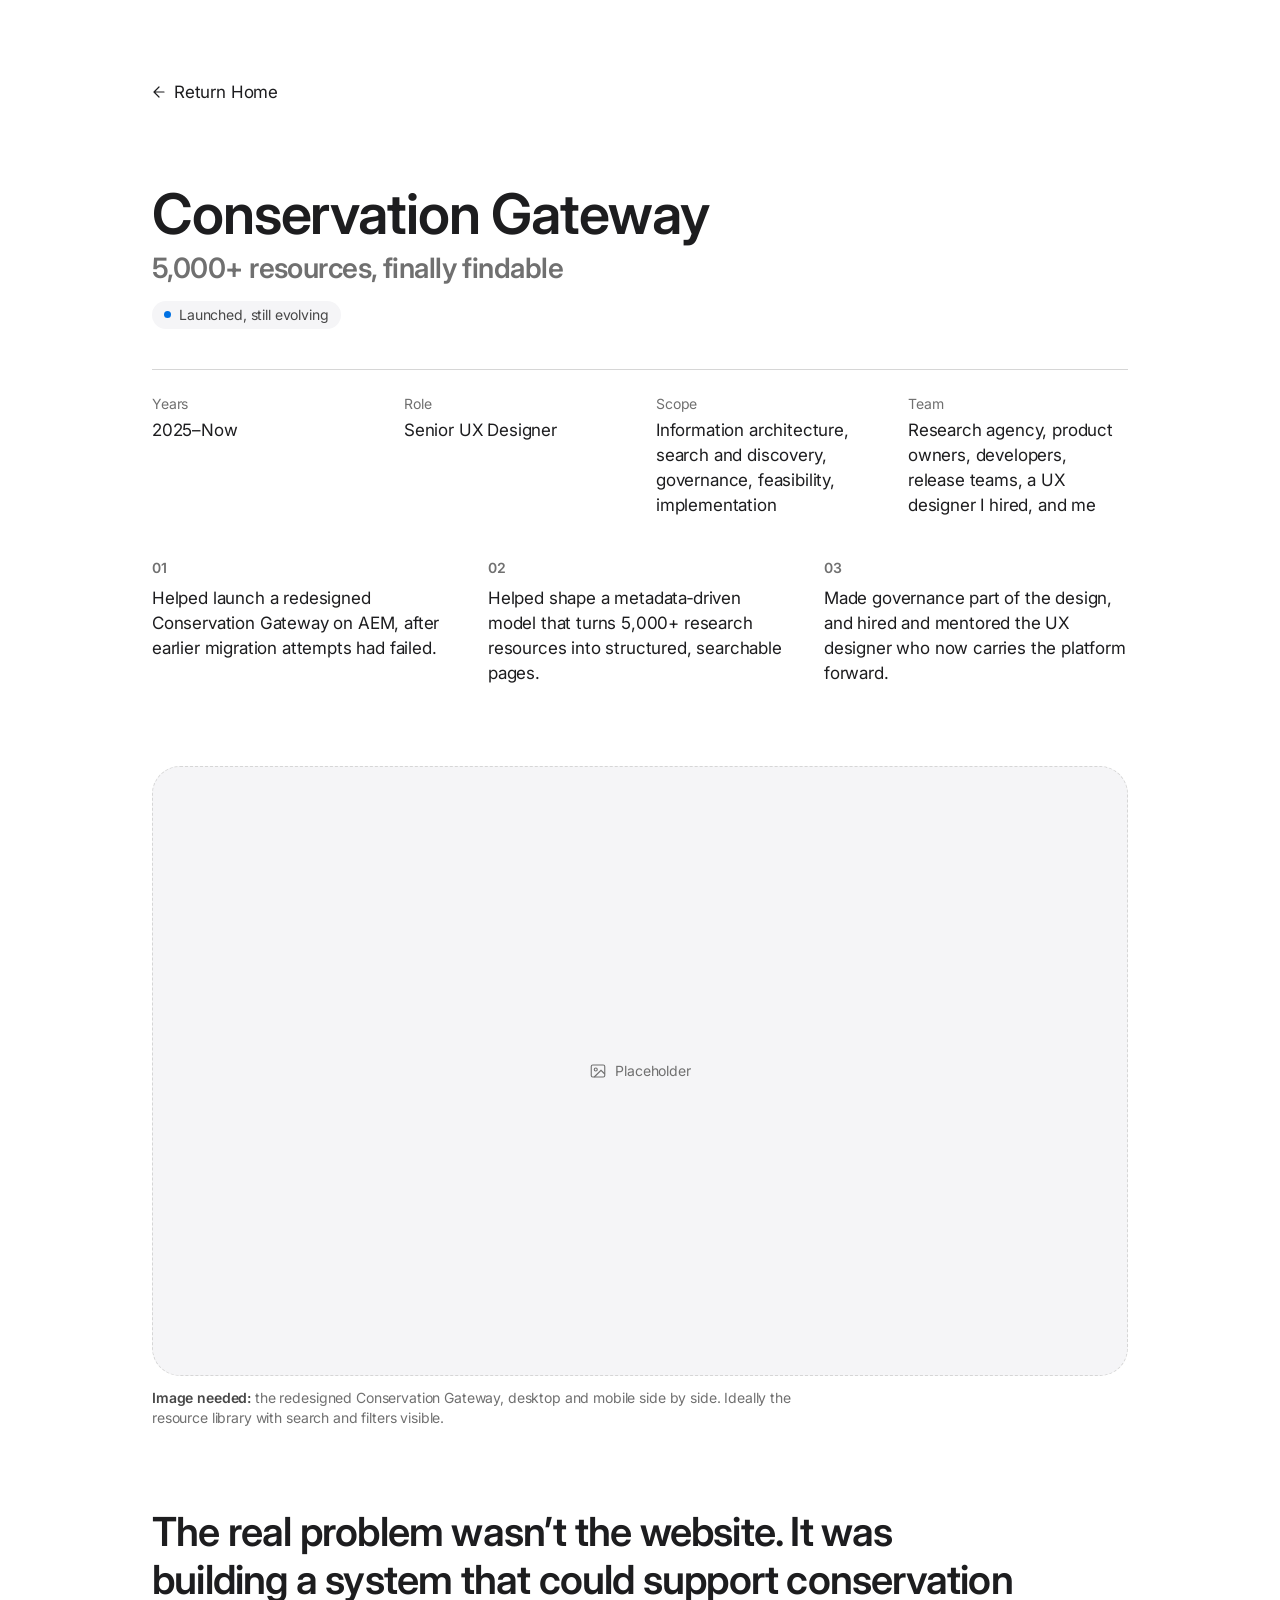
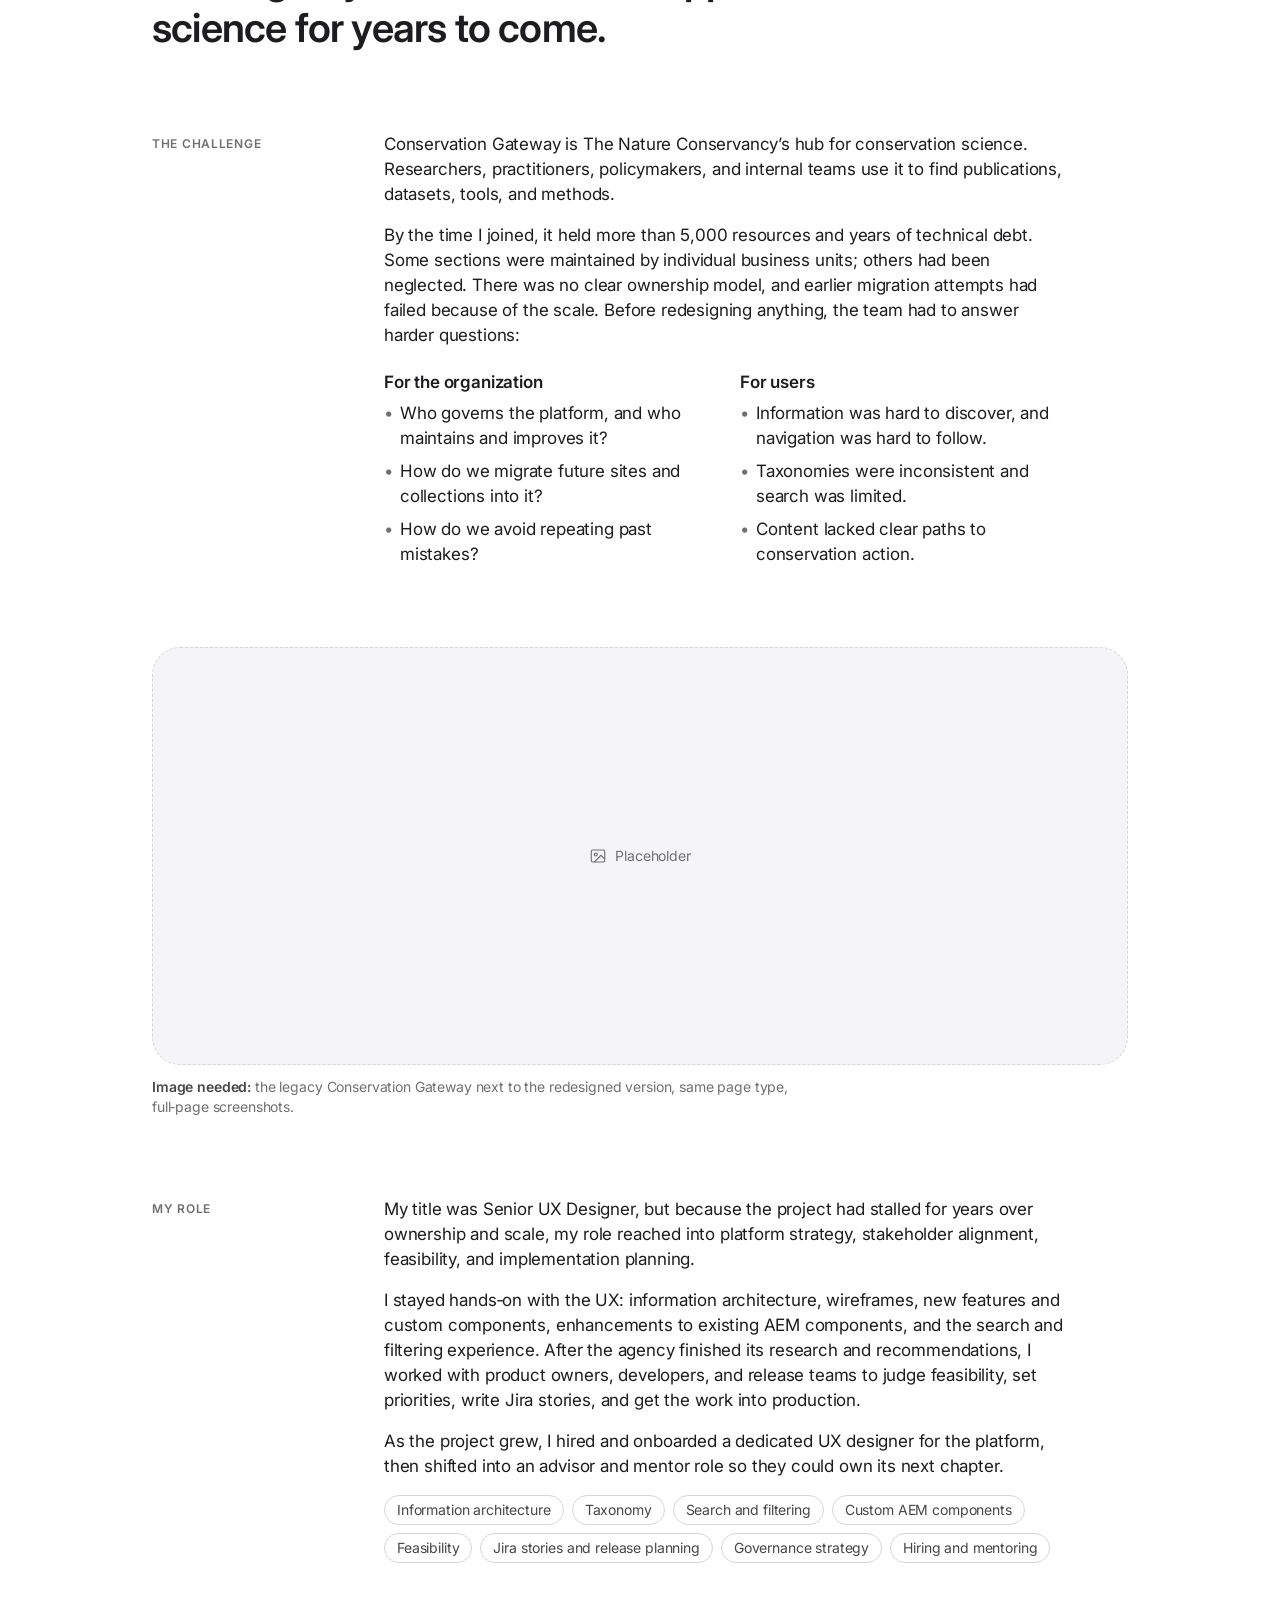
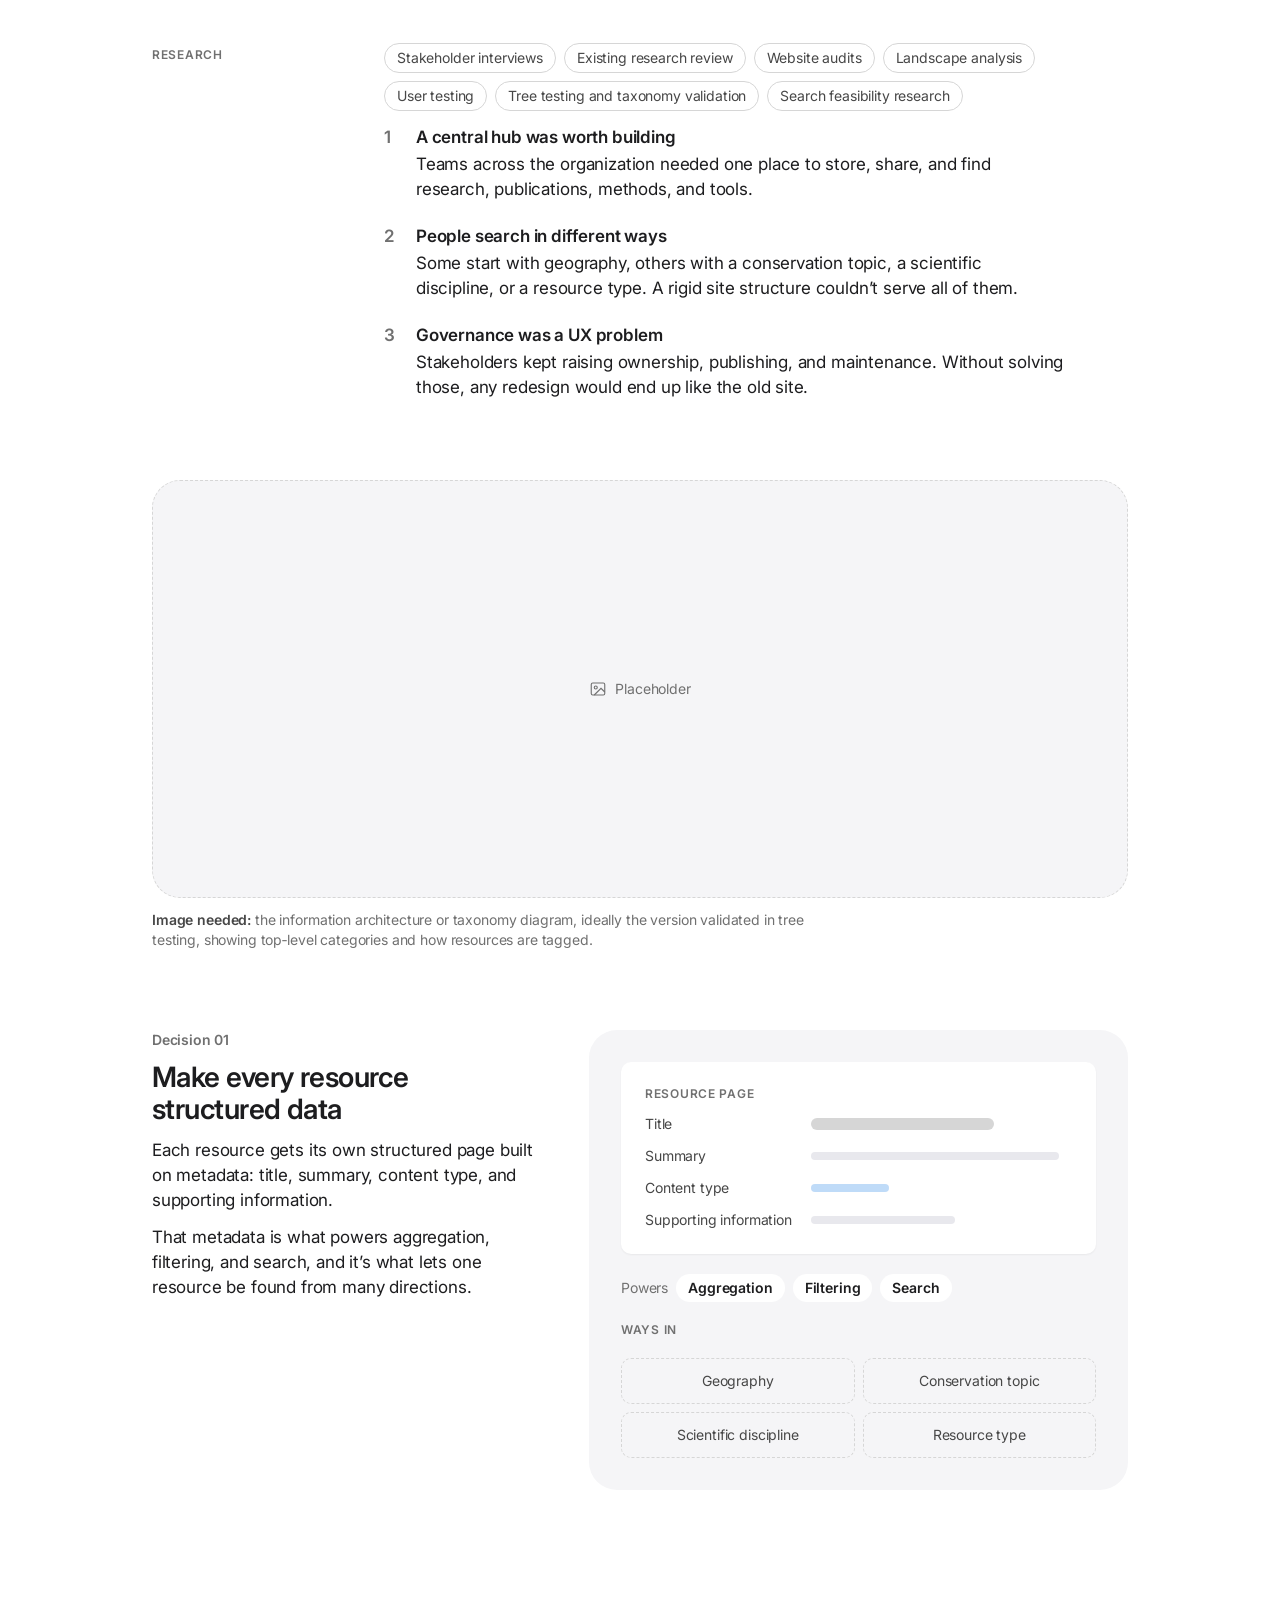
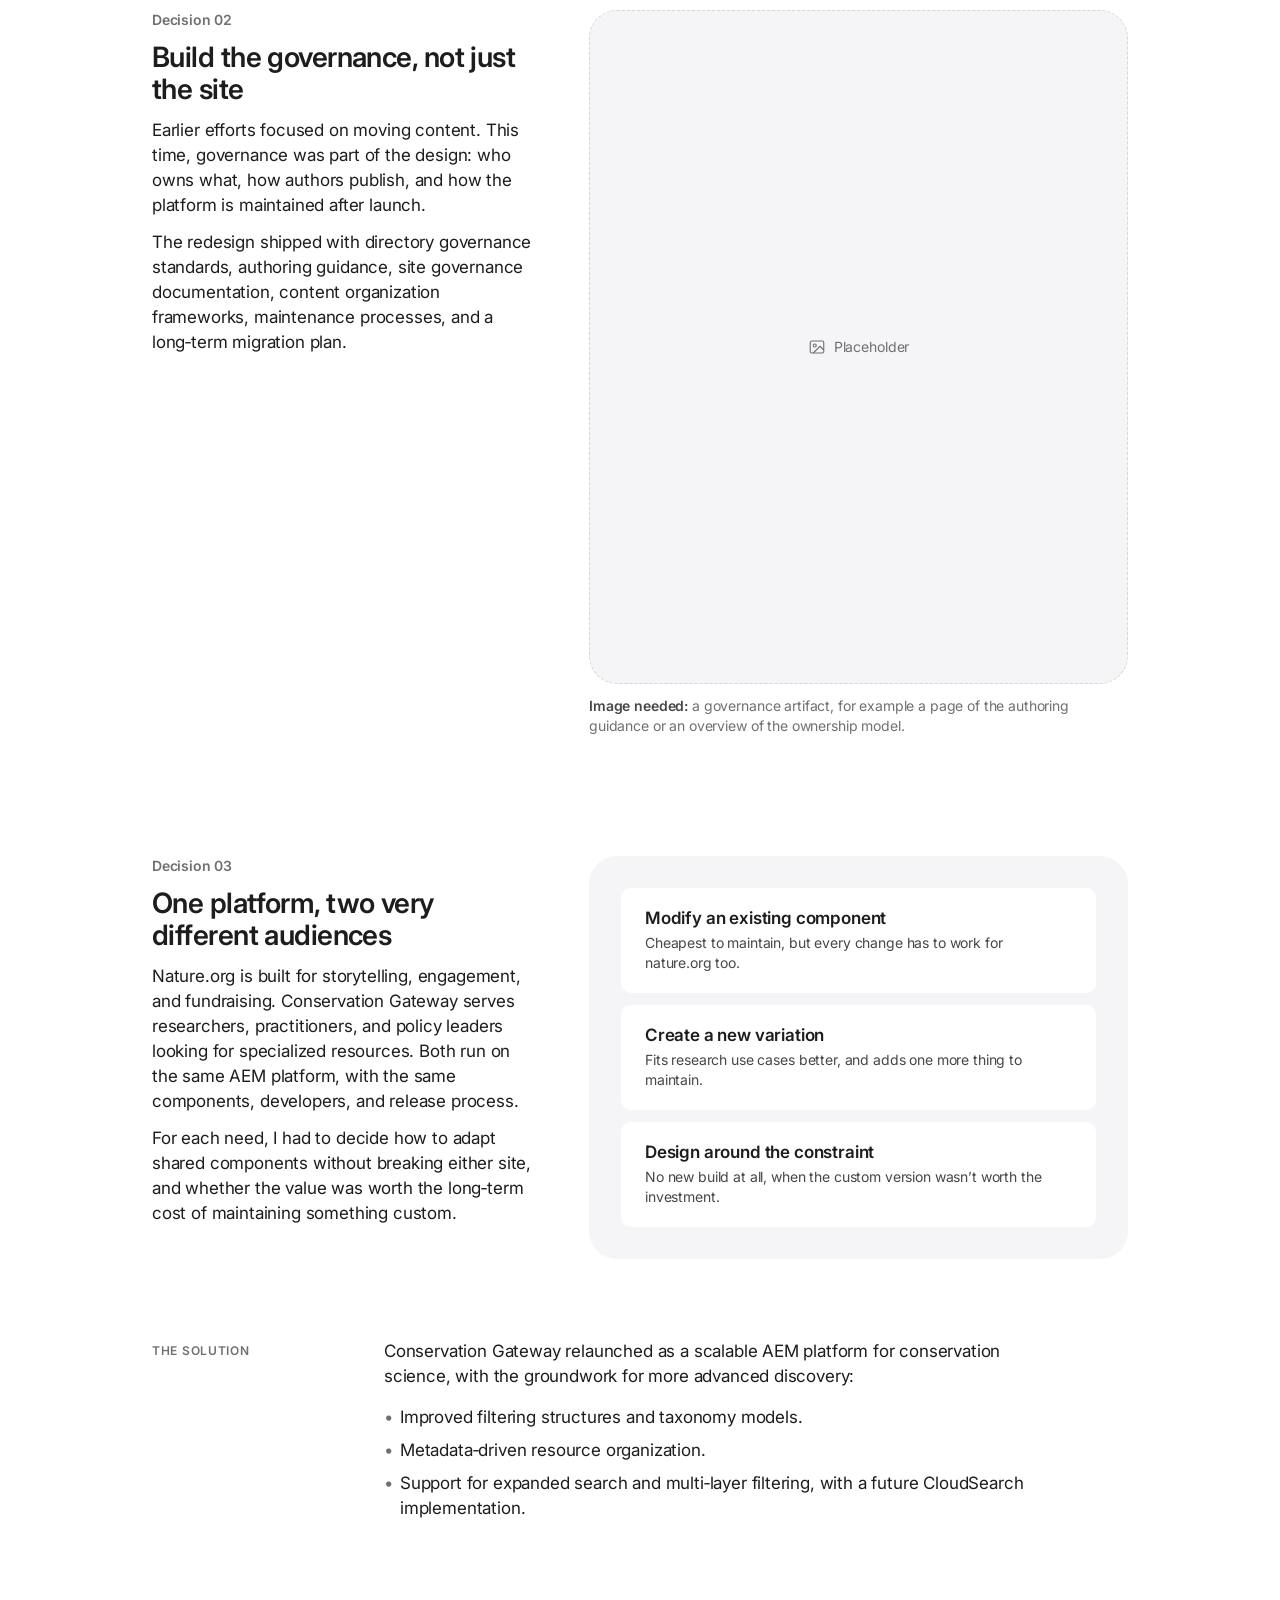
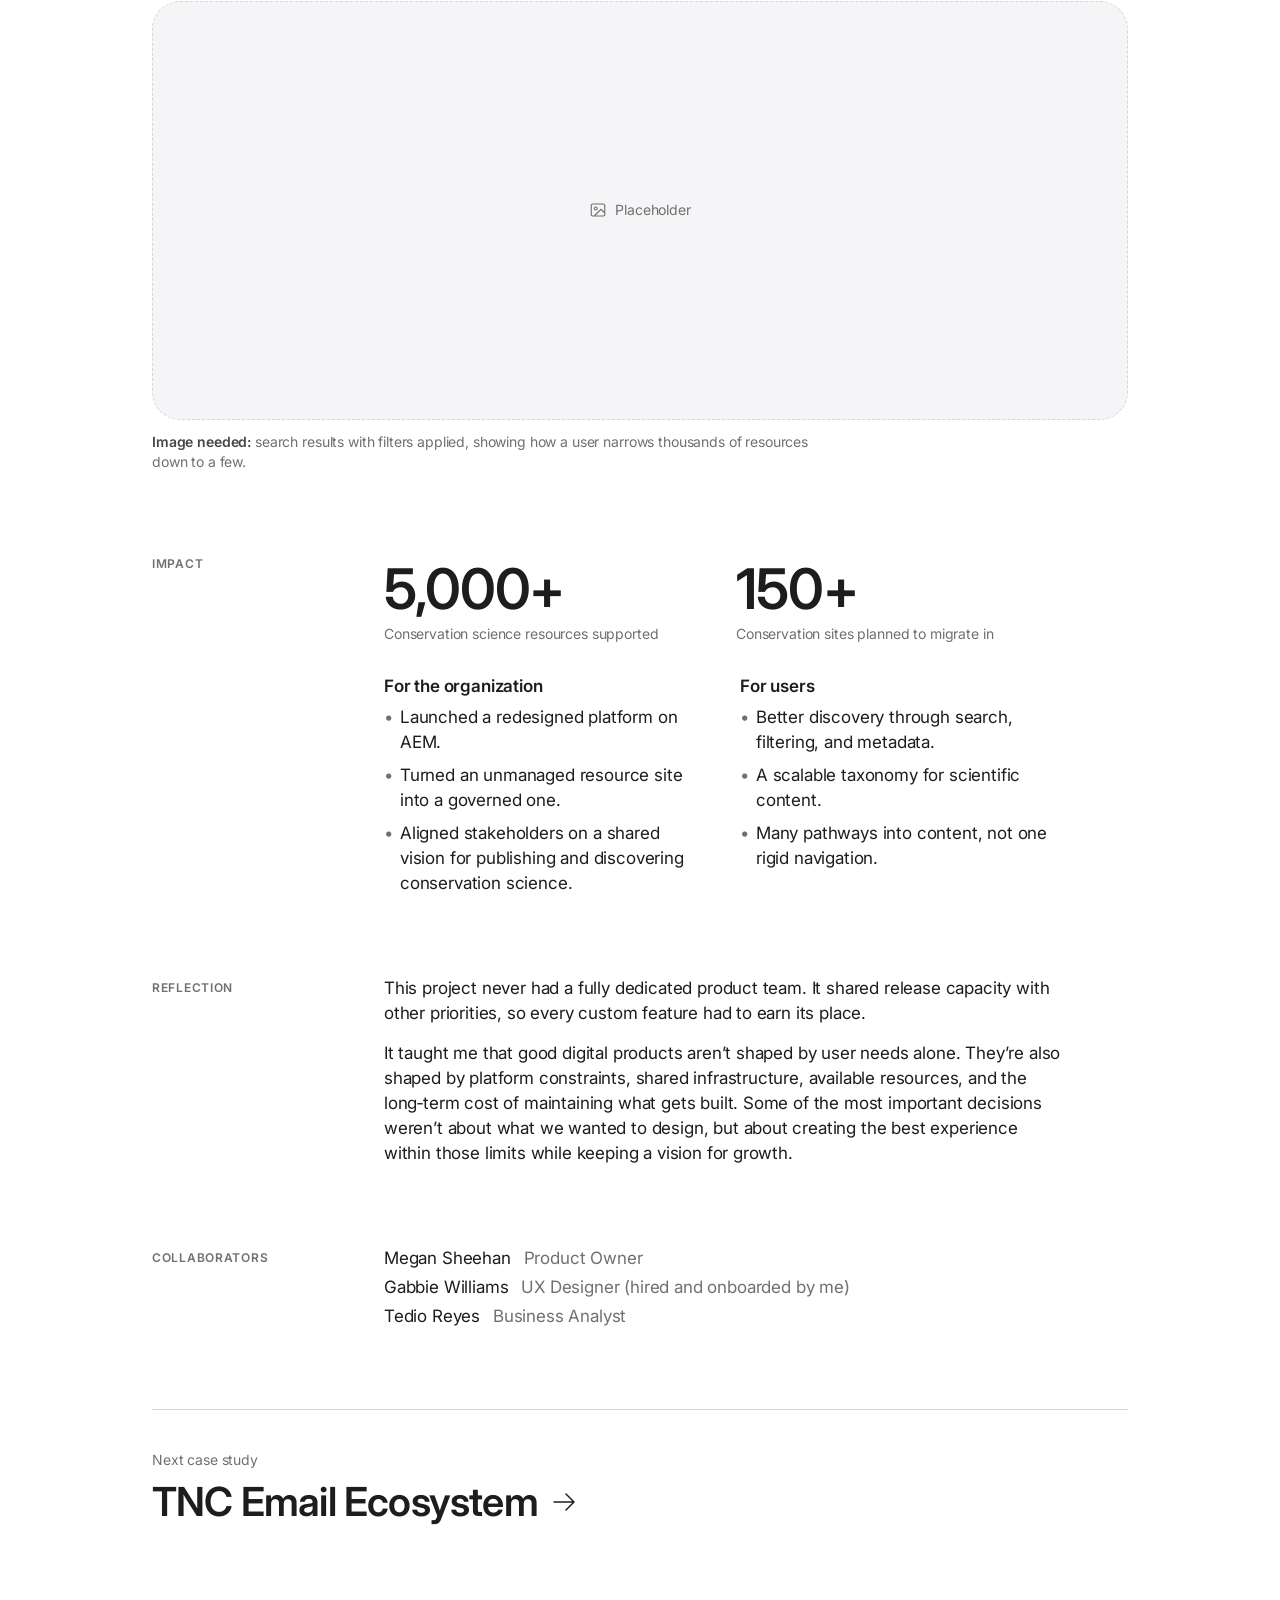
==== commit af8a991b: "Add years, status, and collaborators to Conservation Gateway Co-Authored-By: Claude Opus 5.5 (1M con" ====
--- a/conservation-gateway/index.html
+++ b/conservation-gateway/index.html
@@ -128,10 +128,14 @@
       <div class="cs-title">
         <h1>Conservation Gateway</h1>
         <p class="cs-tagline">5,000+ resources, finally findable</p>
-        <span class="cs-status">Shipped</span>
+        <span class="cs-status">Launched, still evolving</span>
       </div>
 
       <dl class="cs-meta">
+        <div>
+          <dt>Years</dt>
+          <dd>2025&ndash;Now</dd>
+        </div>
         <div>
           <dt>Role</dt>
           <dd>Senior UX Designer</dd>
@@ -143,10 +147,6 @@
         <div>
           <dt>Team</dt>
           <dd>Research agency, product owners, developers, release teams, a UX designer I hired, and me</dd>
-        </div>
-        <div>
-          <dt>Platform</dt>
-          <dd>Adobe Experience Manager (AEM)</dd>
         </div>
       </dl>
 
@@ -403,6 +403,18 @@
       </div>
     </section>
 
+    <!-- Collaborators -->
+    <section class="cs-section">
+      <h2 class="cs-label">Collaborators</h2>
+      <div class="cs-body">
+        <ul class="cs-credits">
+          <li>Megan Sheehan <span>Product Owner</span></li>
+          <li>Gabbie Williams <span>UX Designer (hired and onboarded by me)</span></li>
+          <li>Tedio Reyes <span>Business Analyst</span></li>
+        </ul>
+      </div>
+    </section>
+
     <a href="/tnc-email/" class="cs-next">
       <span class="cs-next-label">Next case study</span>
       <span class="cs-next-title">
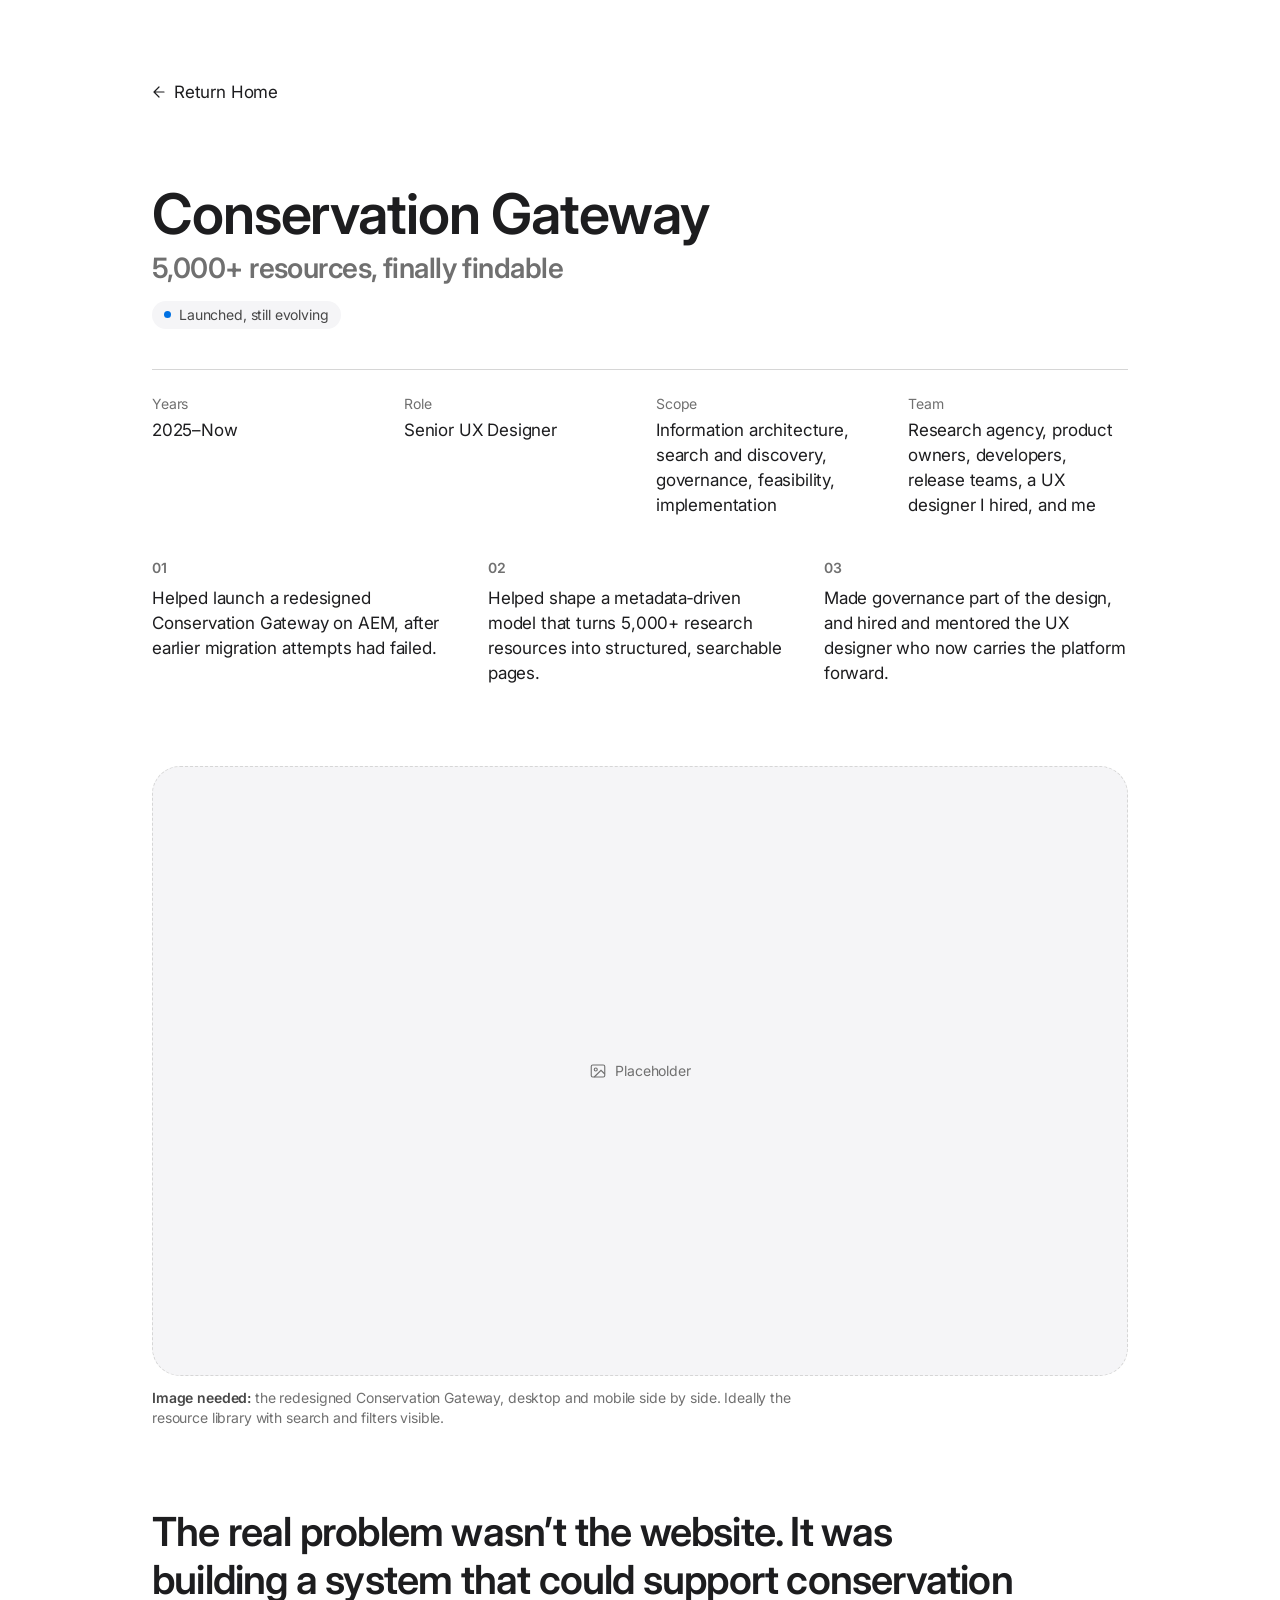
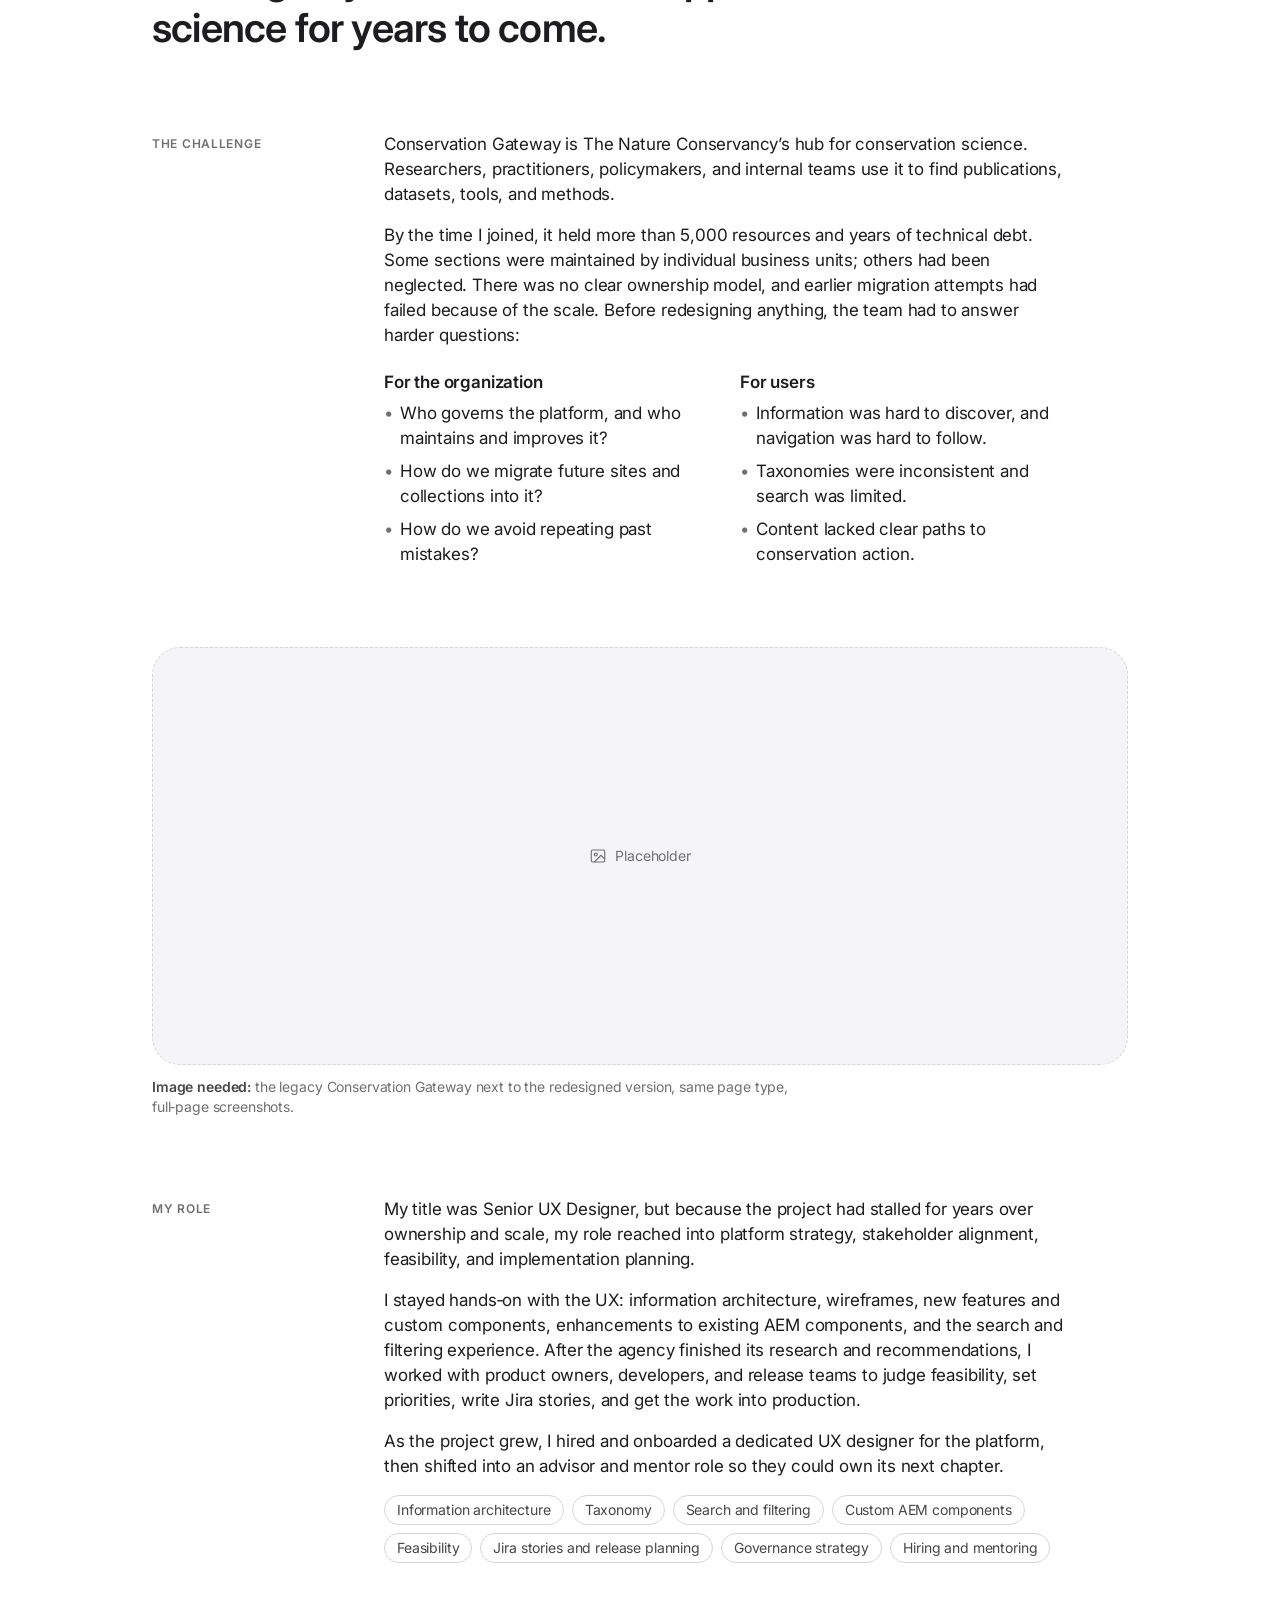
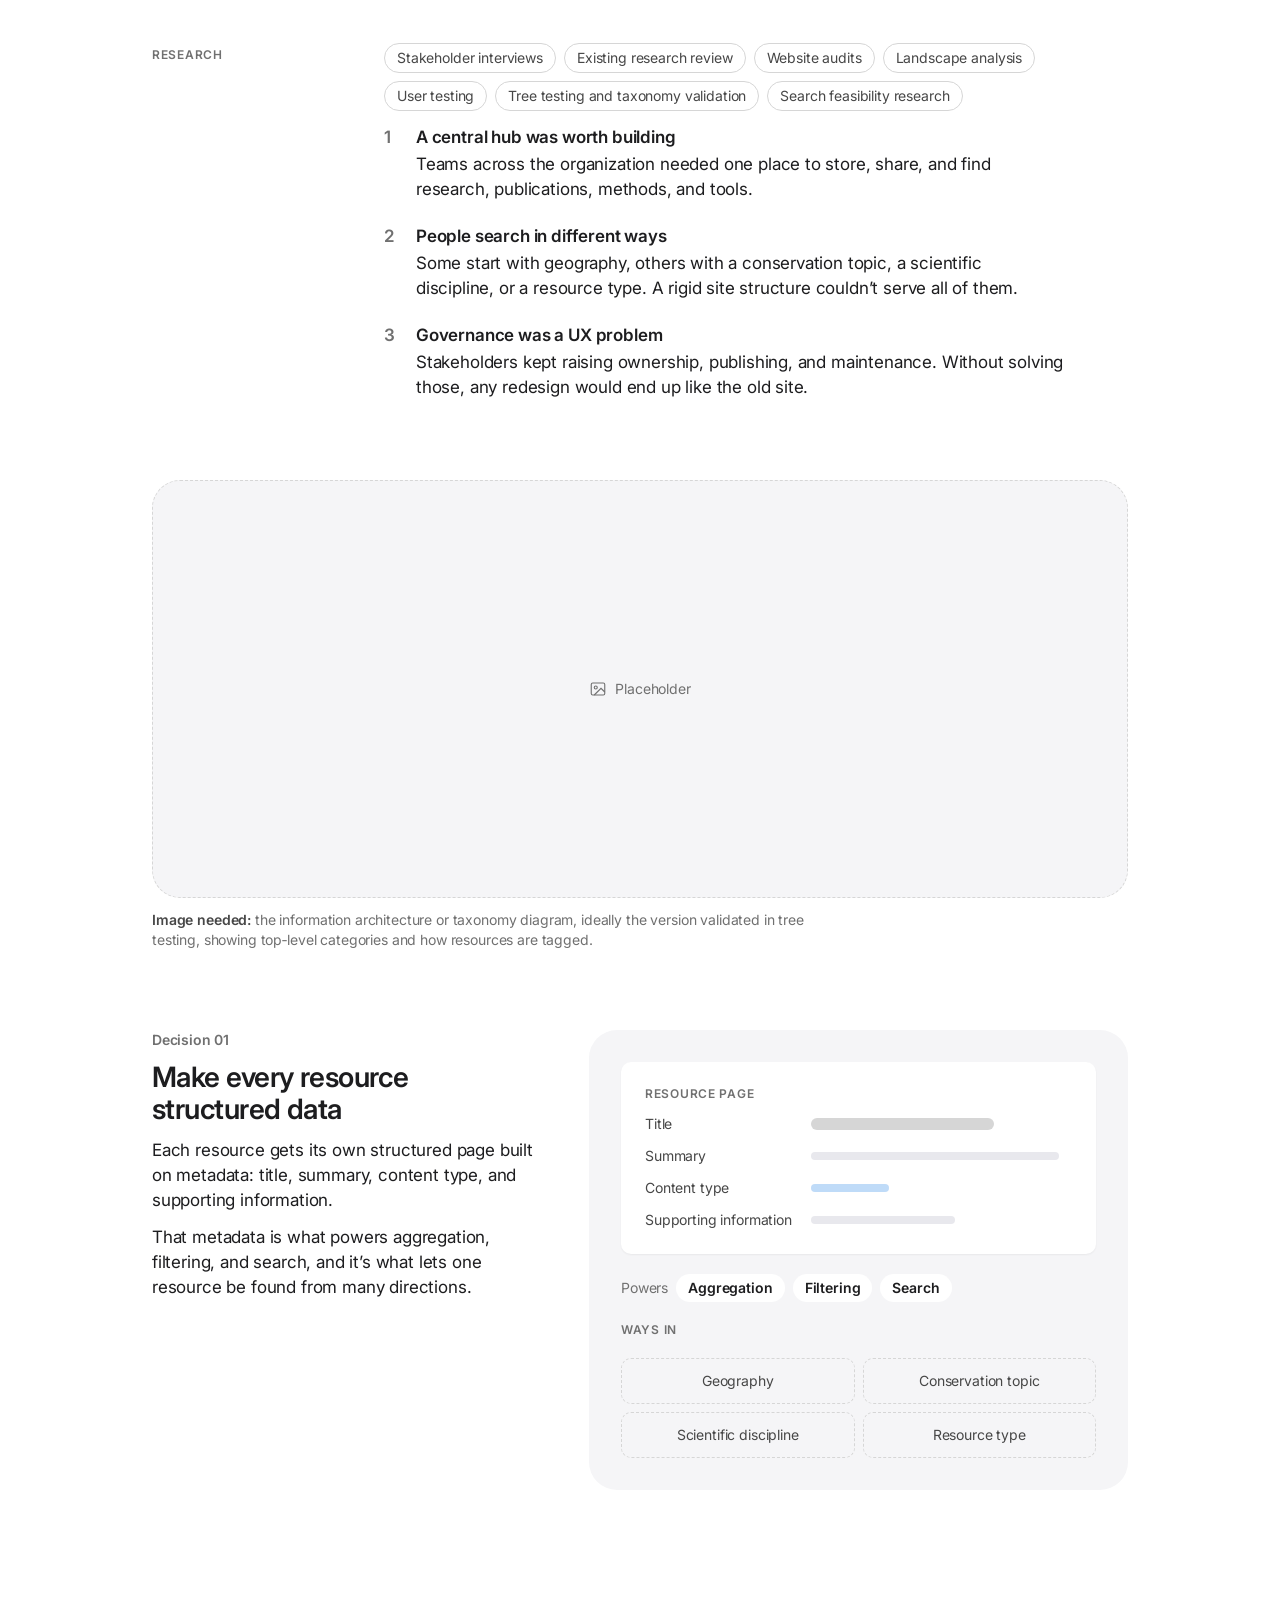
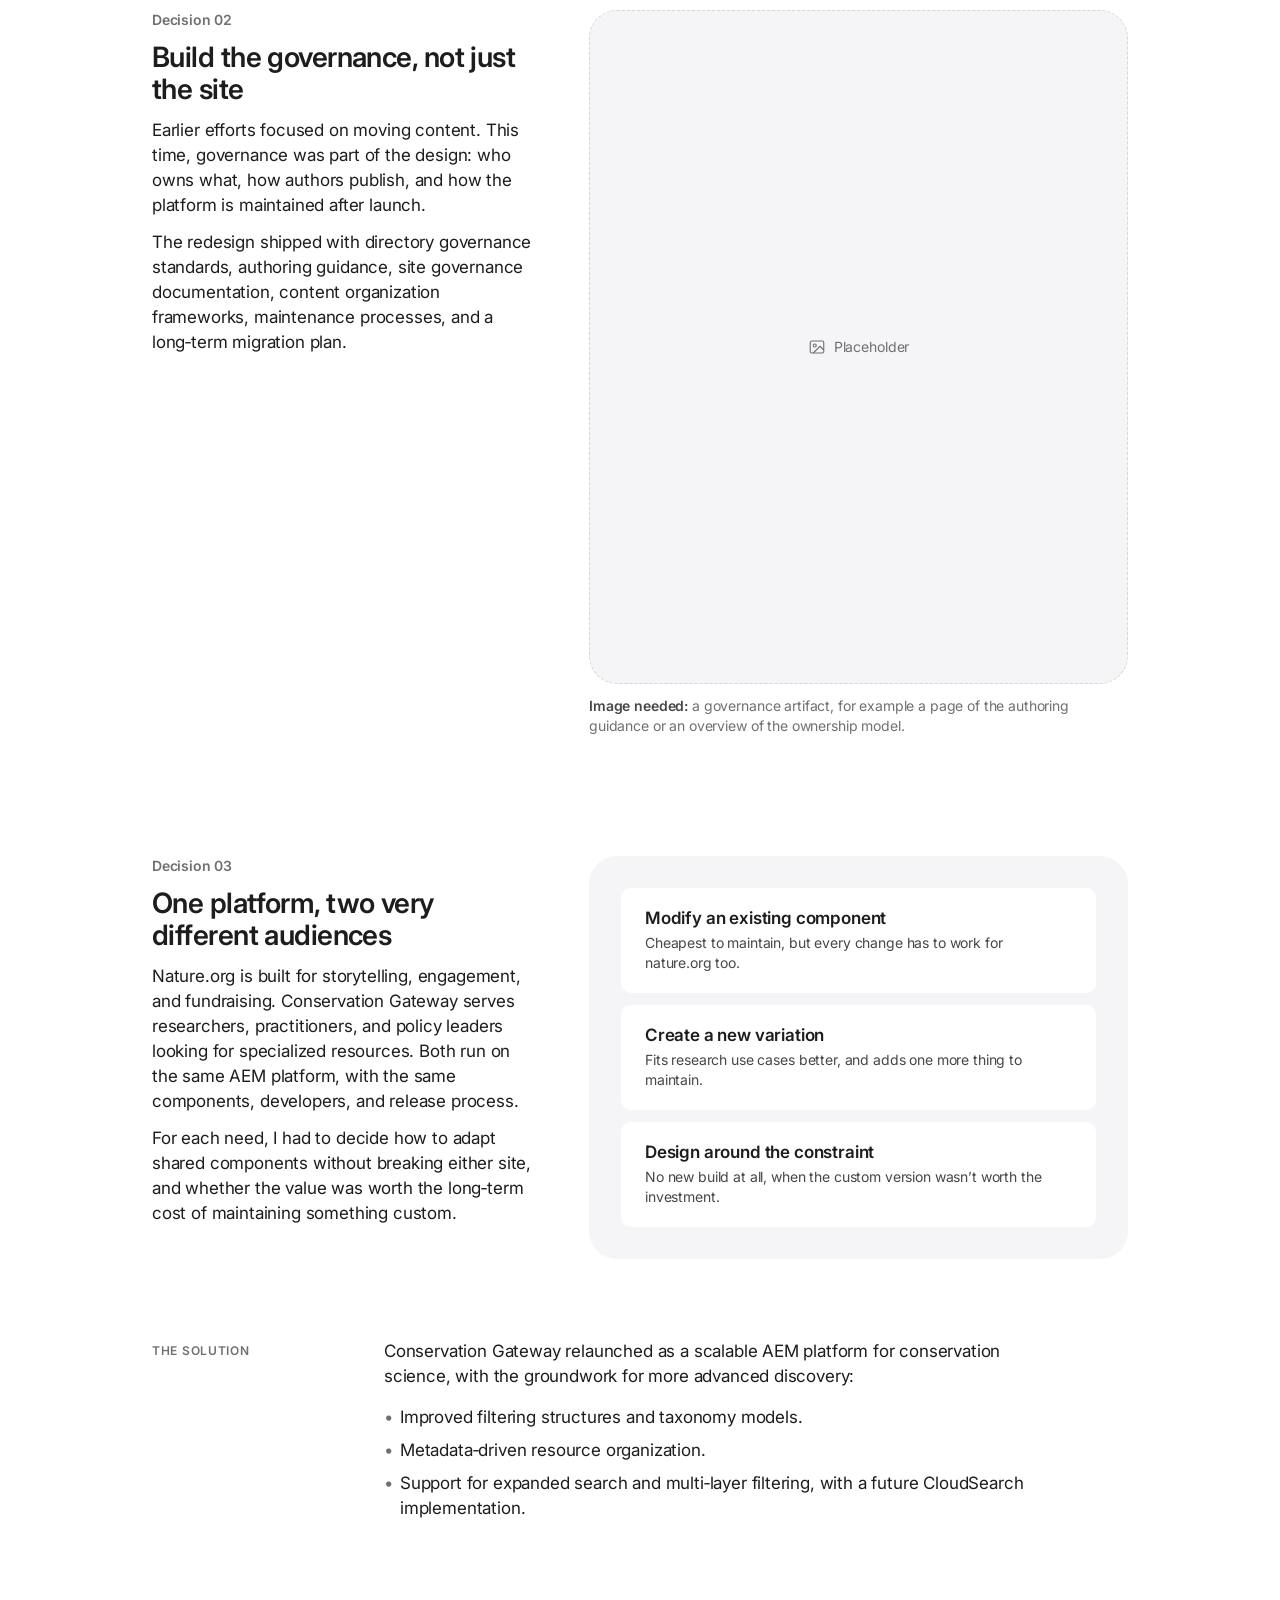
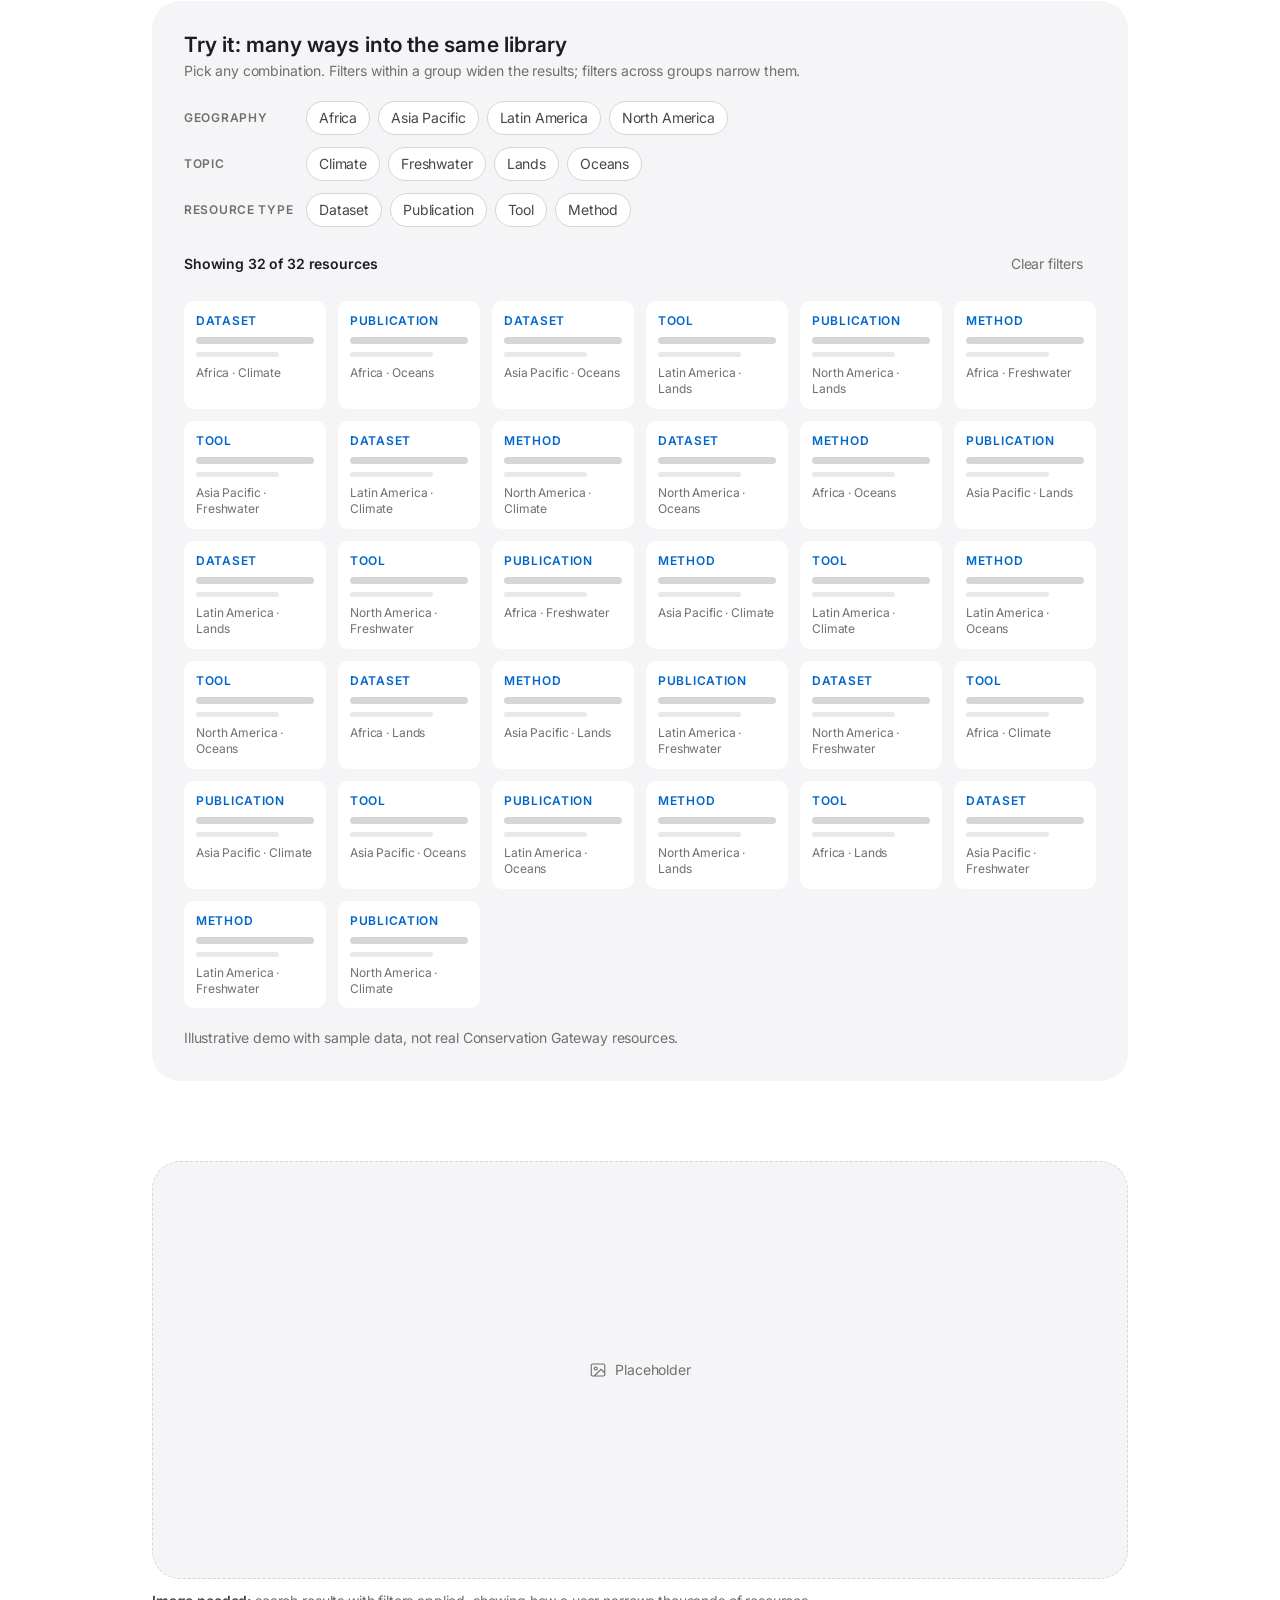
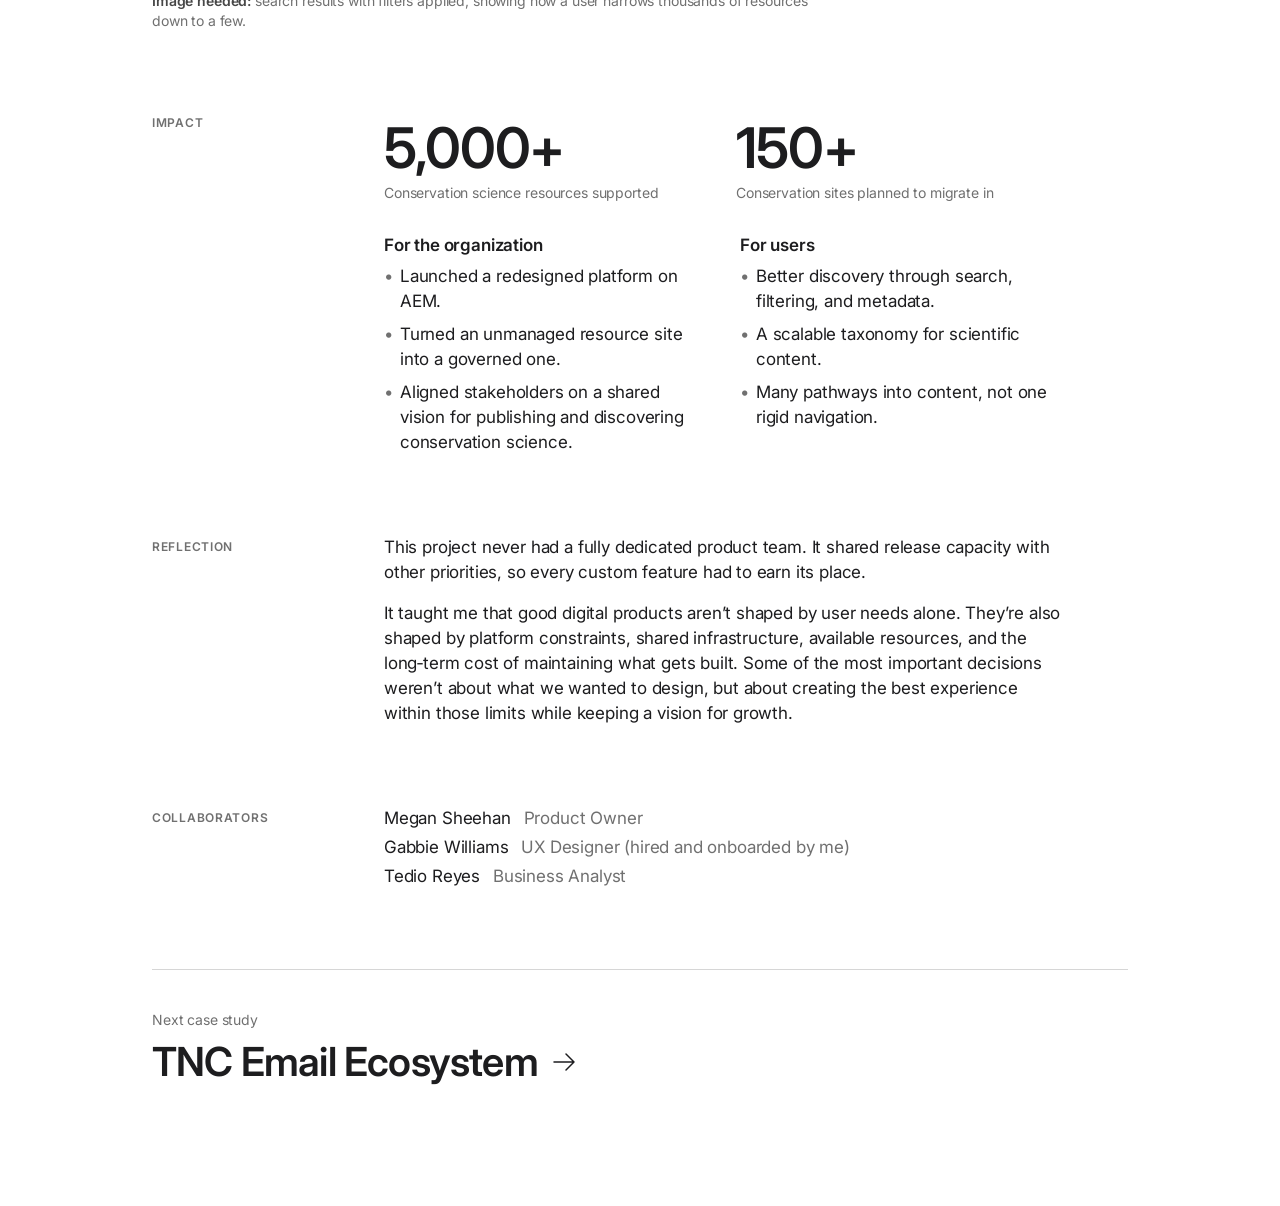
==== commit d6d5b7be: "Add signature interactions, link previews, and cleanup Interactions (all respect prefers-reduced-mot" ====
--- a/conservation-gateway/index.html
+++ b/conservation-gateway/index.html
@@ -5,6 +5,15 @@
   <meta name="viewport" content="width=device-width, initial-scale=1.0">
   <title>Conservation Gateway — John Choi</title>
   <meta name="description" content="Migrating and redesigning The Nature Conservancy's hub for conservation science: 5,000+ resources, a metadata-driven discovery model, and governance built into the design.">
+  <meta property="og:type" content="website">
+  <meta property="og:site_name" content="John Choi">
+  <meta property="og:title" content="Conservation Gateway — John Choi">
+  <meta property="og:description" content="Migrating and redesigning The Nature Conservancy's hub for conservation science: 5,000+ resources, a metadata-driven discovery model, and governance built into the design.">
+  <meta property="og:url" content="https://www.suyoungchoi.com/conservation-gateway/">
+  <meta property="og:image" content="https://www.suyoungchoi.com/og-image.png">
+  <meta property="og:image:width" content="1200">
+  <meta property="og:image:height" content="630">
+  <meta name="twitter:card" content="summary_large_image">
   <link rel="preconnect" href="https://fonts.googleapis.com">
   <link rel="preconnect" href="https://fonts.gstatic.com" crossorigin>
   <link href="https://fonts.googleapis.com/css2?family=Inter:wght@400;600;700&display=swap" rel="stylesheet">
@@ -104,6 +113,192 @@
       letter-spacing: 0.06em;
       text-transform: uppercase;
       color: var(--color-mid-gray);
+    }
+
+
+    /* Filter demo ---------------------------------------------------------
+       Built by JS; stays hidden without it. Sample data only. */
+    .filter-demo {
+      display: flex;
+      flex-direction: column;
+      gap: var(--space-20);
+    }
+
+    .fd-head h3 {
+      font: var(--type-xl-4);
+      letter-spacing: var(--tracking-display);
+      color: var(--color-primary-ink);
+      margin-bottom: var(--space-4);
+    }
+
+    .fd-head p,
+    .filter-demo figcaption {
+      font: var(--type-sm);
+      letter-spacing: var(--tracking-text);
+      color: var(--color-mid-gray);
+    }
+
+    .fd-facets {
+      display: flex;
+      flex-direction: column;
+      gap: var(--space-12);
+    }
+
+    .fd-group {
+      display: grid;
+      grid-template-columns: 110px minmax(0, 1fr);
+      gap: var(--space-12);
+      align-items: center;
+    }
+
+    .fd-group-label {
+      font: var(--type-xs-5);
+      letter-spacing: 0.06em;
+      text-transform: uppercase;
+      color: var(--color-mid-gray);
+    }
+
+    .fd-chips {
+      display: flex;
+      flex-wrap: wrap;
+      gap: var(--space-8);
+    }
+
+    .fd-chip,
+    .fd-clear {
+      appearance: none;
+      padding: 6px var(--space-12);
+      border: 1px solid var(--color-hairline);
+      border-radius: var(--radius-full);
+      background: var(--color-paper);
+      font: var(--type-sm);
+      letter-spacing: var(--tracking-text);
+      color: var(--color-deep-gray);
+      cursor: pointer;
+      transition: background 0.15s ease, color 0.15s ease, border-color 0.15s ease;
+    }
+
+    .fd-chip:hover {
+      border-color: var(--color-mid-gray);
+    }
+
+    .fd-chip[aria-pressed="true"] {
+      background: var(--color-primary-ink);
+      border-color: var(--color-primary-ink);
+      color: var(--color-paper);
+    }
+
+    .fd-chip:focus-visible,
+    .fd-clear:focus-visible {
+      outline: 2px solid var(--color-electric-blue);
+      outline-offset: 2px;
+    }
+
+    .fd-status {
+      display: flex;
+      justify-content: space-between;
+      align-items: center;
+      gap: var(--space-12);
+      font: var(--type-sm-2);
+      letter-spacing: var(--tracking-text);
+      color: var(--color-primary-ink);
+    }
+
+    .fd-clear {
+      border-color: transparent;
+      background: transparent;
+      color: var(--color-link-blue);
+    }
+
+    .fd-clear:disabled {
+      color: var(--color-mid-gray);
+      cursor: default;
+    }
+
+    .fd-grid {
+      list-style: none;
+      display: grid;
+      grid-template-columns: repeat(6, minmax(0, 1fr));
+      gap: var(--space-12);
+    }
+
+    .fd-card {
+      display: flex;
+      flex-direction: column;
+      gap: var(--space-8);
+      padding: var(--space-12);
+      border-radius: var(--radius-lg);
+      background: var(--color-paper);
+      animation: fd-in 0.25s ease both;
+    }
+
+    @keyframes fd-in {
+      from { opacity: 0; transform: translateY(4px); }
+    }
+
+    .fd-type {
+      font: var(--type-xs-5);
+      letter-spacing: 0.06em;
+      text-transform: uppercase;
+      color: var(--color-link-blue);
+    }
+
+    .fd-card i {
+      display: block;
+      height: 7px;
+      border-radius: var(--radius-full);
+      background: var(--color-hairline);
+    }
+
+    .fd-card i + i {
+      width: 70%;
+      height: 5px;
+      background: var(--color-cool-wash);
+    }
+
+    .fd-tags {
+      font: var(--type-xs-4);
+      letter-spacing: var(--tracking-text);
+      color: var(--color-mid-gray);
+    }
+
+    .fd-more {
+      grid-column: 1 / -1;
+      font: var(--type-sm);
+      letter-spacing: var(--tracking-text);
+      color: var(--color-mid-gray);
+    }
+
+    .fd-empty {
+      font: var(--type-sm);
+      letter-spacing: var(--tracking-text);
+      color: var(--color-deep-gray);
+      padding: var(--space-20) 0;
+    }
+
+    @media (prefers-reduced-motion: reduce) {
+      .fd-card {
+        animation: none;
+      }
+    }
+
+    @media (max-width: 860px) {
+      .fd-grid {
+        grid-template-columns: repeat(3, minmax(0, 1fr));
+      }
+    }
+
+    @media (max-width: 480px) {
+      .fd-grid {
+        grid-template-columns: repeat(2, minmax(0, 1fr));
+      }
+    }
+
+    @media (max-width: 730px) {
+      .fd-group {
+        grid-template-columns: minmax(0, 1fr);
+        gap: var(--space-8);
+      }
     }
 
     @media (max-width: 730px) {
@@ -349,6 +544,21 @@
       </div>
     </section>
 
+    <figure class="cs-panel filter-demo" hidden>
+      <div class="fd-head">
+        <h3>Try it: many ways into the same library</h3>
+        <p>Pick any combination. Filters within a group widen the results; filters across groups narrow them.</p>
+      </div>
+      <div class="fd-facets"></div>
+      <div class="fd-status">
+        <span class="fd-count" aria-live="polite"></span>
+        <button type="button" class="fd-clear" disabled>Clear filters</button>
+      </div>
+      <ul class="fd-grid"></ul>
+      <p class="fd-empty" hidden>No resources match. Try removing a filter.</p>
+      <figcaption>Illustrative demo with sample data, not real Conservation Gateway resources.</figcaption>
+    </figure>
+
     <figure class="ph ph--wide">
       <div class="ph-tile">
         <span class="ph-label">
@@ -424,5 +634,100 @@
     </a>
 
   </main>
+  <script>
+    // Filter demo: OR within a facet group, AND across groups
+    (function () {
+      var root = document.querySelector('.filter-demo');
+      if (!root) return;
+
+      var FACETS = [
+        { key: 'geo',   label: 'Geography',     values: ['Africa', 'Asia Pacific', 'Latin America', 'North America'] },
+        { key: 'topic', label: 'Topic',         values: ['Climate', 'Freshwater', 'Lands', 'Oceans'] },
+        { key: 'type',  label: 'Resource type', values: ['Dataset', 'Publication', 'Tool', 'Method'] }
+      ];
+
+      // 32 sample resources: two for every geography and topic pair, with
+      // types balanced too. Then interleaved so the grid looks mixed.
+      var pool = [];
+      for (var g = 0; g < 4; g++) {
+        for (var t = 0; t < 4; t++) {
+          for (var k = 0; k < 2; k++) {
+            pool.push({
+              geo: FACETS[0].values[g],
+              topic: FACETS[1].values[t],
+              type: FACETS[2].values[(g + t + 2 * k) % 4]
+            });
+          }
+        }
+      }
+      var items = pool.map(function (it, i) { return pool[(i * 7) % pool.length]; });
+
+      var selected = { geo: [], topic: [], type: [] };
+      var facetsEl = root.querySelector('.fd-facets');
+      var grid = root.querySelector('.fd-grid');
+      var count = root.querySelector('.fd-count');
+      var clear = root.querySelector('.fd-clear');
+      var empty = root.querySelector('.fd-empty');
+
+      FACETS.forEach(function (f) {
+        var group = document.createElement('div');
+        group.className = 'fd-group';
+        group.setAttribute('role', 'group');
+        group.setAttribute('aria-label', f.label);
+        group.innerHTML = '<span class="fd-group-label">' + f.label + '</span><div class="fd-chips"></div>';
+        var chips = group.querySelector('.fd-chips');
+        f.values.forEach(function (v) {
+          var b = document.createElement('button');
+          b.type = 'button';
+          b.className = 'fd-chip';
+          b.textContent = v;
+          b.setAttribute('aria-pressed', 'false');
+          b.addEventListener('click', function () {
+            var list = selected[f.key];
+            var at = list.indexOf(v);
+            if (at === -1) list.push(v); else list.splice(at, 1);
+            b.setAttribute('aria-pressed', at === -1 ? 'true' : 'false');
+            render();
+          });
+          chips.appendChild(b);
+        });
+        facetsEl.appendChild(group);
+      });
+
+      function matches(item) {
+        return FACETS.every(function (f) {
+          var list = selected[f.key];
+          return list.length === 0 || list.indexOf(item[f.key]) !== -1;
+        });
+      }
+
+      // On phones, cap the grid so the demo doesn't run 16 rows deep
+      var narrow = window.matchMedia('(max-width: 730px)');
+
+      function render() {
+        var shown = items.filter(matches);
+        var cap = narrow.matches ? 8 : shown.length;
+        grid.innerHTML = shown.slice(0, cap).map(function (it) {
+          return '<li class="fd-card"><span class="fd-type">' + it.type + '</span><i></i><i></i>' +
+                 '<span class="fd-tags">' + it.geo + ' &middot; ' + it.topic + '</span></li>';
+        }).join('') + (shown.length > cap
+          ? '<li class="fd-more">and ' + (shown.length - cap) + ' more</li>'
+          : '');
+        count.textContent = 'Showing ' + shown.length + ' of ' + items.length + ' resources';
+        empty.hidden = shown.length > 0;
+        clear.disabled = !FACETS.some(function (f) { return selected[f.key].length; });
+      }
+
+      clear.addEventListener('click', function () {
+        FACETS.forEach(function (f) { selected[f.key] = []; });
+        root.querySelectorAll('.fd-chip').forEach(function (b) { b.setAttribute('aria-pressed', 'false'); });
+        render();
+      });
+
+      if (narrow.addEventListener) narrow.addEventListener('change', render);
+      render();
+      root.hidden = false;
+    })();
+  </script>
 </body>
 </html>
--- a/shared.css
+++ b/shared.css
@@ -9,6 +9,11 @@
   margin: 0;
   padding: 0;
   box-sizing: border-box;
+}
+
+/* Component display rules shouldn't override the hidden attribute */
+[hidden] {
+  display: none !important;
 }
 
 body {
@@ -98,32 +103,79 @@
   transition: transform 0.3s cubic-bezier(0.34, 1.56, 0.64, 1);
 }
 
-/* Bulleted lists ------------------------------------------------------- */
-
-.case-list,
-.impact-list {
-  list-style: none;
-  margin-left: 0;
-  padding-left: 0;
+/* Status chip ---------------------------------------------------------- */
+
+.cs-status {
+  align-self: flex-start;
+  display: inline-flex;
+  align-items: center;
+  gap: var(--space-8);
+  padding: var(--space-4) var(--space-12);
+  border-radius: var(--radius-full);
+  background: var(--surface-canvas-gray);
+  font: var(--type-sm);
+  letter-spacing: var(--tracking-text);
+  color: var(--color-deep-gray);
+}
+
+.cs-status::before {
+  content: "";
+  width: 7px;
+  height: 7px;
+  border-radius: 50%;
+  background: var(--color-electric-blue);
+}
+
+.cs-status--progress::before {
+  background: var(--color-ember);
+}
+
+/* Placeholder image ------------------------------------------------------
+   Stands in for a visual that hasn't been supplied yet. The caption says
+   exactly which image belongs here. */
+
+.ph {
   display: flex;
   flex-direction: column;
+  gap: var(--space-12);
+}
+
+.ph-tile {
+  aspect-ratio: 16 / 10;
+  border-radius: var(--radius-3xl);
+  background: var(--surface-canvas-gray);
+  border: 1px dashed var(--color-hairline);
+  display: flex;
+  align-items: center;
+  justify-content: center;
+}
+
+.ph--tall .ph-tile   { aspect-ratio: 4 / 5; }
+.ph--wide .ph-tile   { aspect-ratio: 21 / 9; }
+
+.ph-label {
+  display: inline-flex;
+  align-items: center;
   gap: var(--space-8);
-}
-
-.case-list li,
-.impact-list li {
-  font: var(--type-lg);
-  letter-spacing: var(--tracking-text);
-  color: var(--color-primary-ink);
-  margin-left: var(--space-16);
-  position: relative;
-}
-
-.case-list li::before,
-.impact-list li::before {
-  content: "\2022";
-  position: absolute;
-  left: calc(var(--space-12) * -1);
+  font: var(--type-sm);
+  letter-spacing: var(--tracking-text);
+  color: var(--color-mid-gray);
+}
+
+.ph-label svg {
+  width: 18px;
+  height: 18px;
+}
+
+.ph figcaption {
+  font: var(--type-sm);
+  letter-spacing: var(--tracking-text);
+  color: var(--color-mid-gray);
+  max-width: 680px;
+}
+
+.ph figcaption strong {
+  font-weight: 600;
   color: var(--color-deep-gray);
 }
 
@@ -146,4 +198,8 @@
     width: 80px;
     height: 100px;
   }
-}
+
+  .ph-tile {
+    border-radius: var(--radius-lg);
+  }
+}
--- a/case-study.css
+++ b/case-study.css
@@ -57,36 +57,14 @@
   color: var(--color-primary-ink);
 }
 
+.cs-title .cs-status {
+  margin-top: var(--space-8);
+}
+
 .cs-tagline {
   font: var(--type-2xl-2);
   letter-spacing: var(--tracking-headline);
   color: var(--color-mid-gray);
-}
-
-.cs-status {
-  align-self: flex-start;
-  display: inline-flex;
-  align-items: center;
-  gap: var(--space-8);
-  margin-top: var(--space-8);
-  padding: var(--space-4) var(--space-12);
-  border-radius: var(--radius-full);
-  background: var(--surface-canvas-gray);
-  font: var(--type-sm);
-  letter-spacing: var(--tracking-text);
-  color: var(--color-deep-gray);
-}
-
-.cs-status::before {
-  content: "";
-  width: 7px;
-  height: 7px;
-  border-radius: 50%;
-  background: var(--color-electric-blue);
-}
-
-.cs-status--progress::before {
-  background: var(--color-ember);
 }
 
 .cs-meta {
@@ -353,55 +331,6 @@
   color: var(--color-deep-gray);
 }
 
-/* Placeholder image ------------------------------------------------------
-   Stands in for a visual that hasn't been supplied yet. The caption says
-   exactly which image belongs here. */
-
-.ph {
-  display: flex;
-  flex-direction: column;
-  gap: var(--space-12);
-}
-
-.ph-tile {
-  aspect-ratio: 16 / 10;
-  border-radius: var(--radius-3xl);
-  background: var(--surface-canvas-gray);
-  border: 1px dashed var(--color-hairline);
-  display: flex;
-  align-items: center;
-  justify-content: center;
-}
-
-.ph--tall .ph-tile   { aspect-ratio: 4 / 5; }
-.ph--wide .ph-tile   { aspect-ratio: 21 / 9; }
-
-.ph-label {
-  display: inline-flex;
-  align-items: center;
-  gap: var(--space-8);
-  font: var(--type-sm);
-  letter-spacing: var(--tracking-text);
-  color: var(--color-mid-gray);
-}
-
-.ph-label svg {
-  width: 18px;
-  height: 18px;
-}
-
-.ph figcaption {
-  font: var(--type-sm);
-  letter-spacing: var(--tracking-text);
-  color: var(--color-mid-gray);
-  max-width: 680px;
-}
-
-.ph figcaption strong {
-  font-weight: 600;
-  color: var(--color-deep-gray);
-}
-
 /* Collaborators and next case study ------------------------------------- */
 
 .cs-credits {
@@ -527,10 +456,6 @@
     font: var(--type-2xl-2);
   }
 
-  .ph-tile {
-    border-radius: var(--radius-lg);
-  }
-
   .cs-panel {
     padding: var(--space-20);
     border-radius: var(--radius-lg);
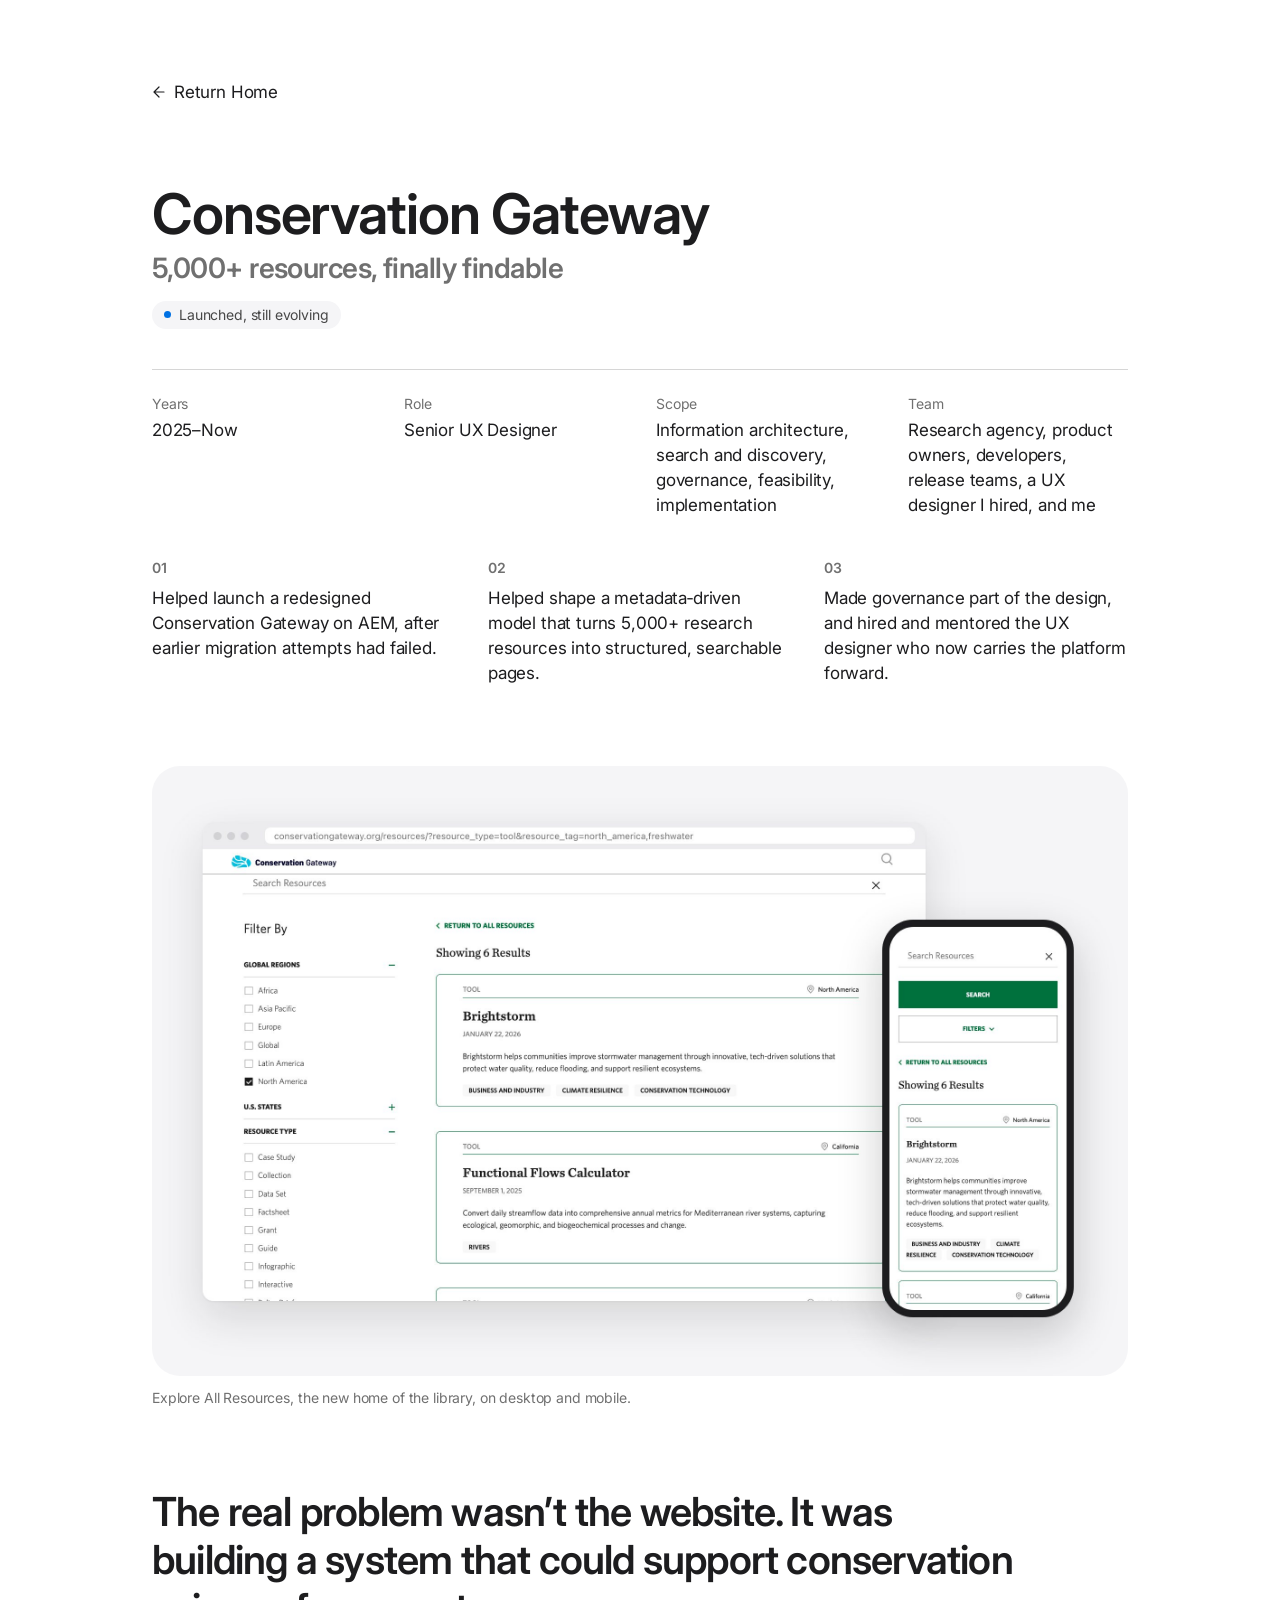
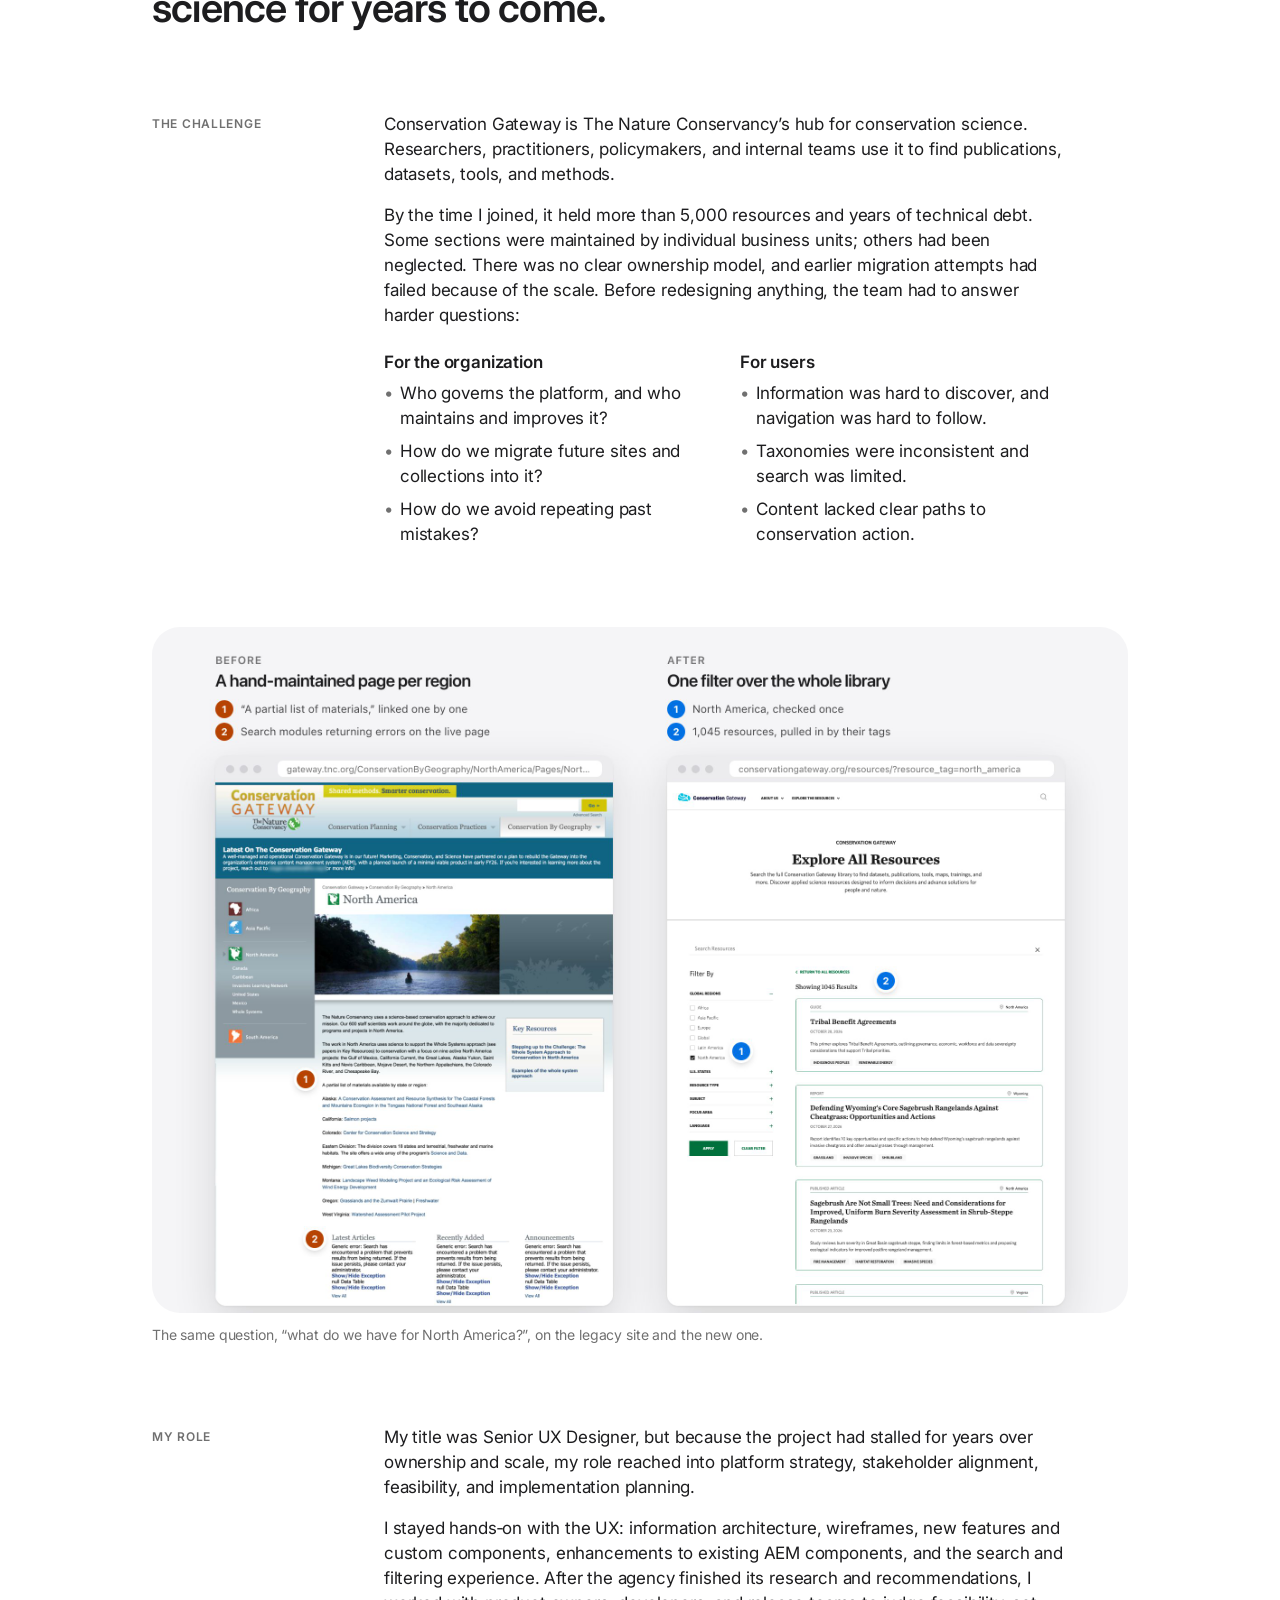
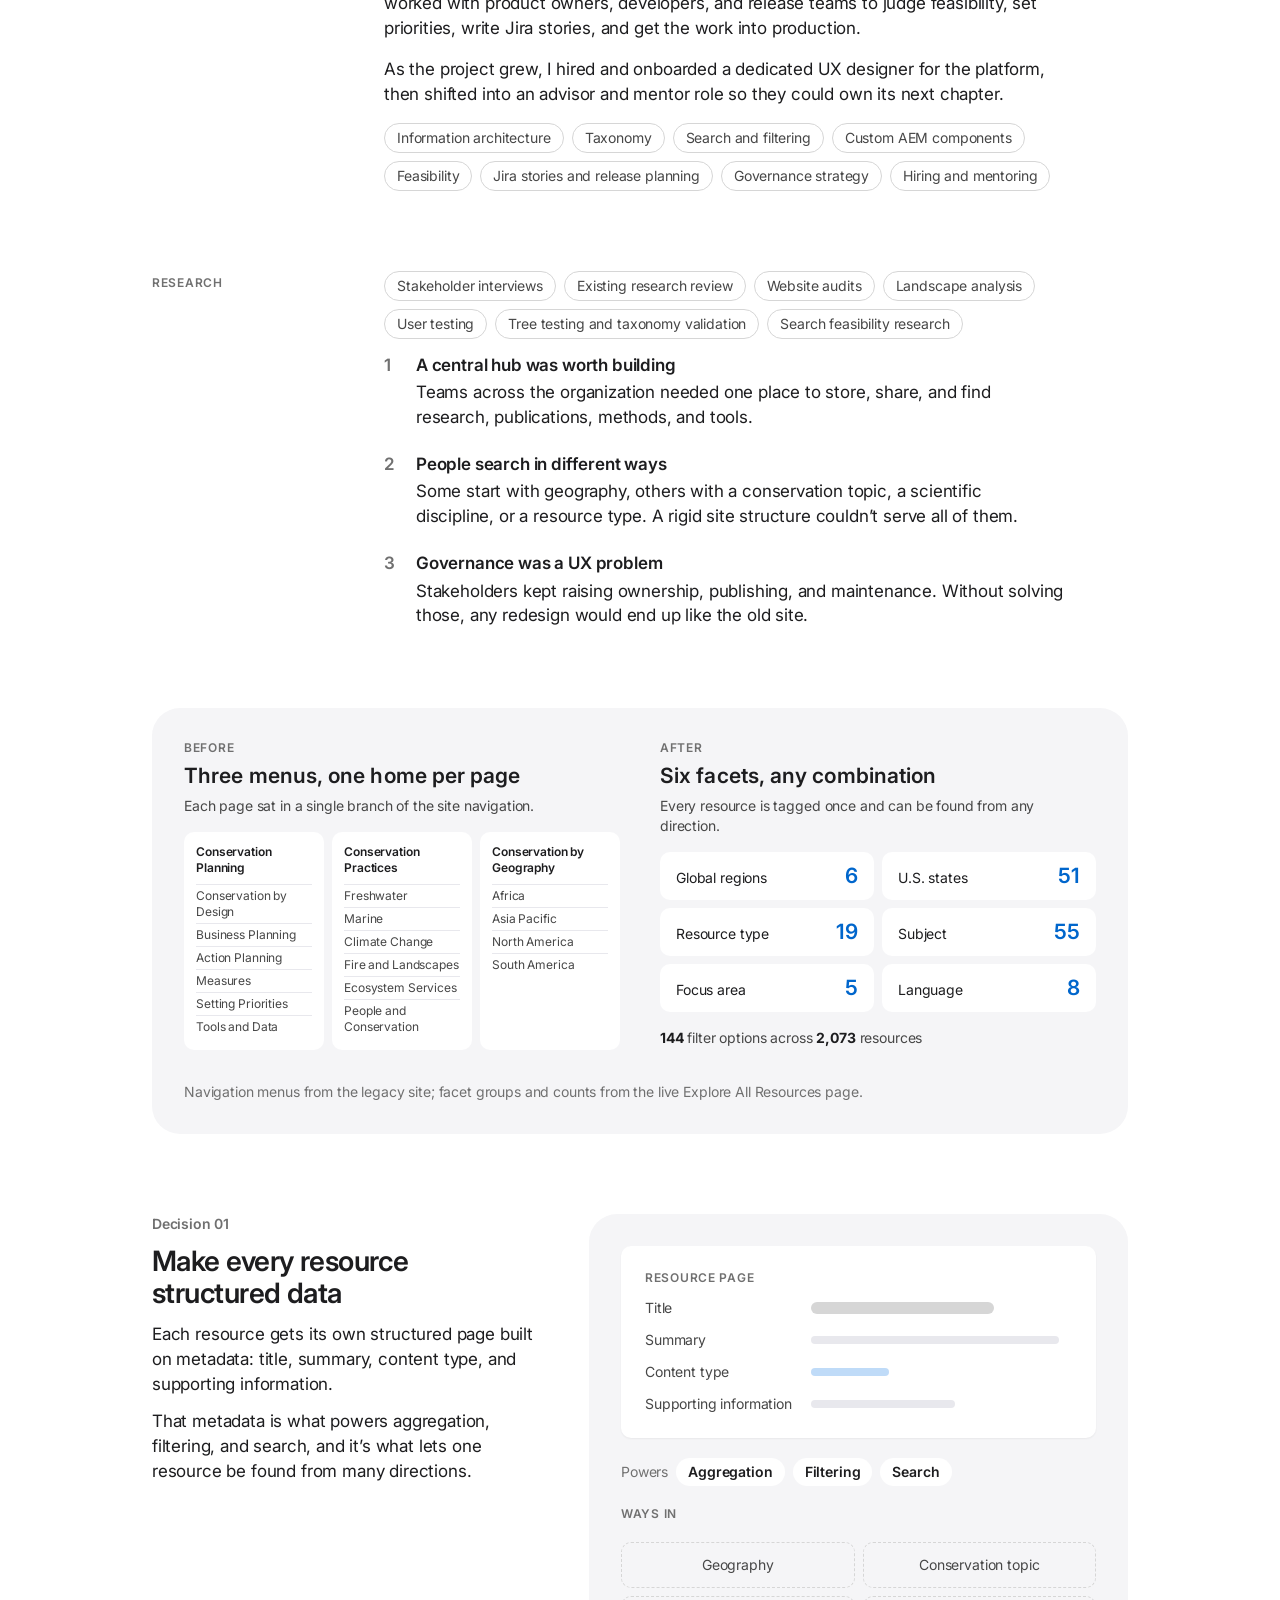
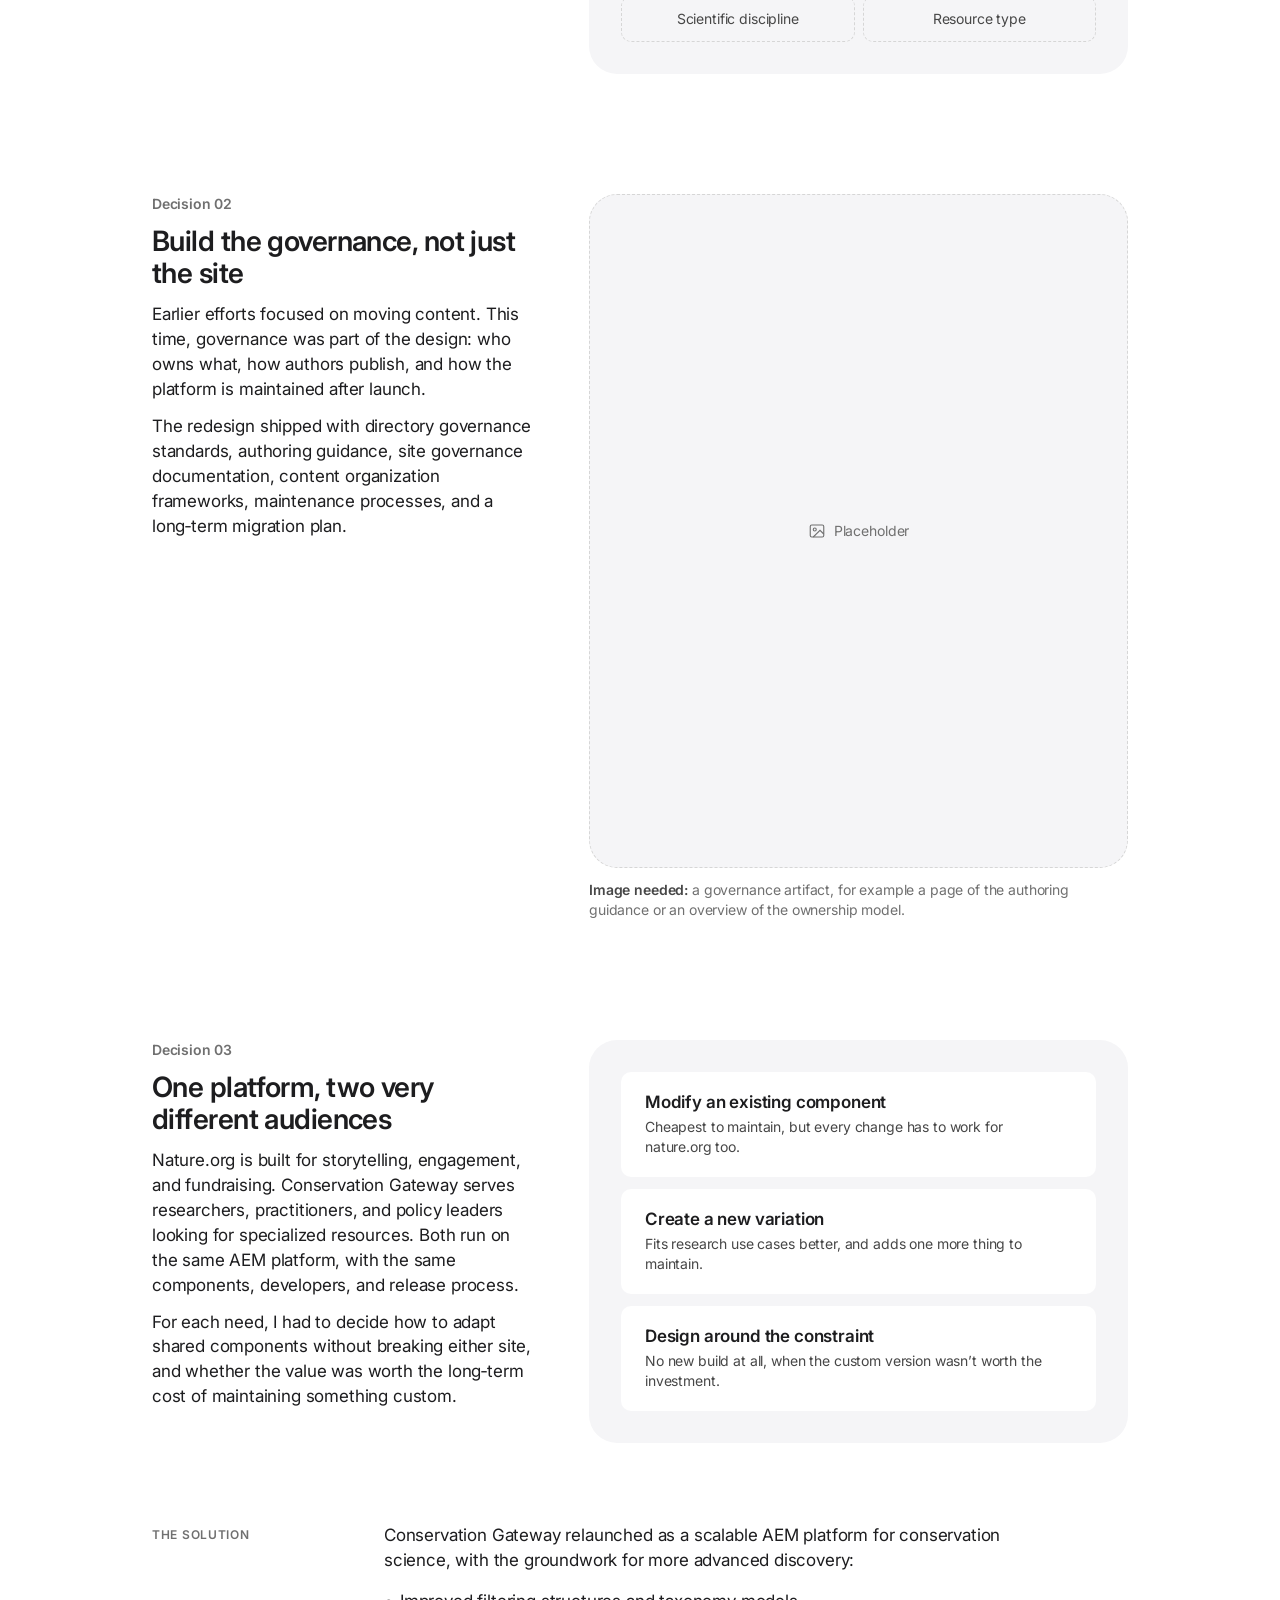
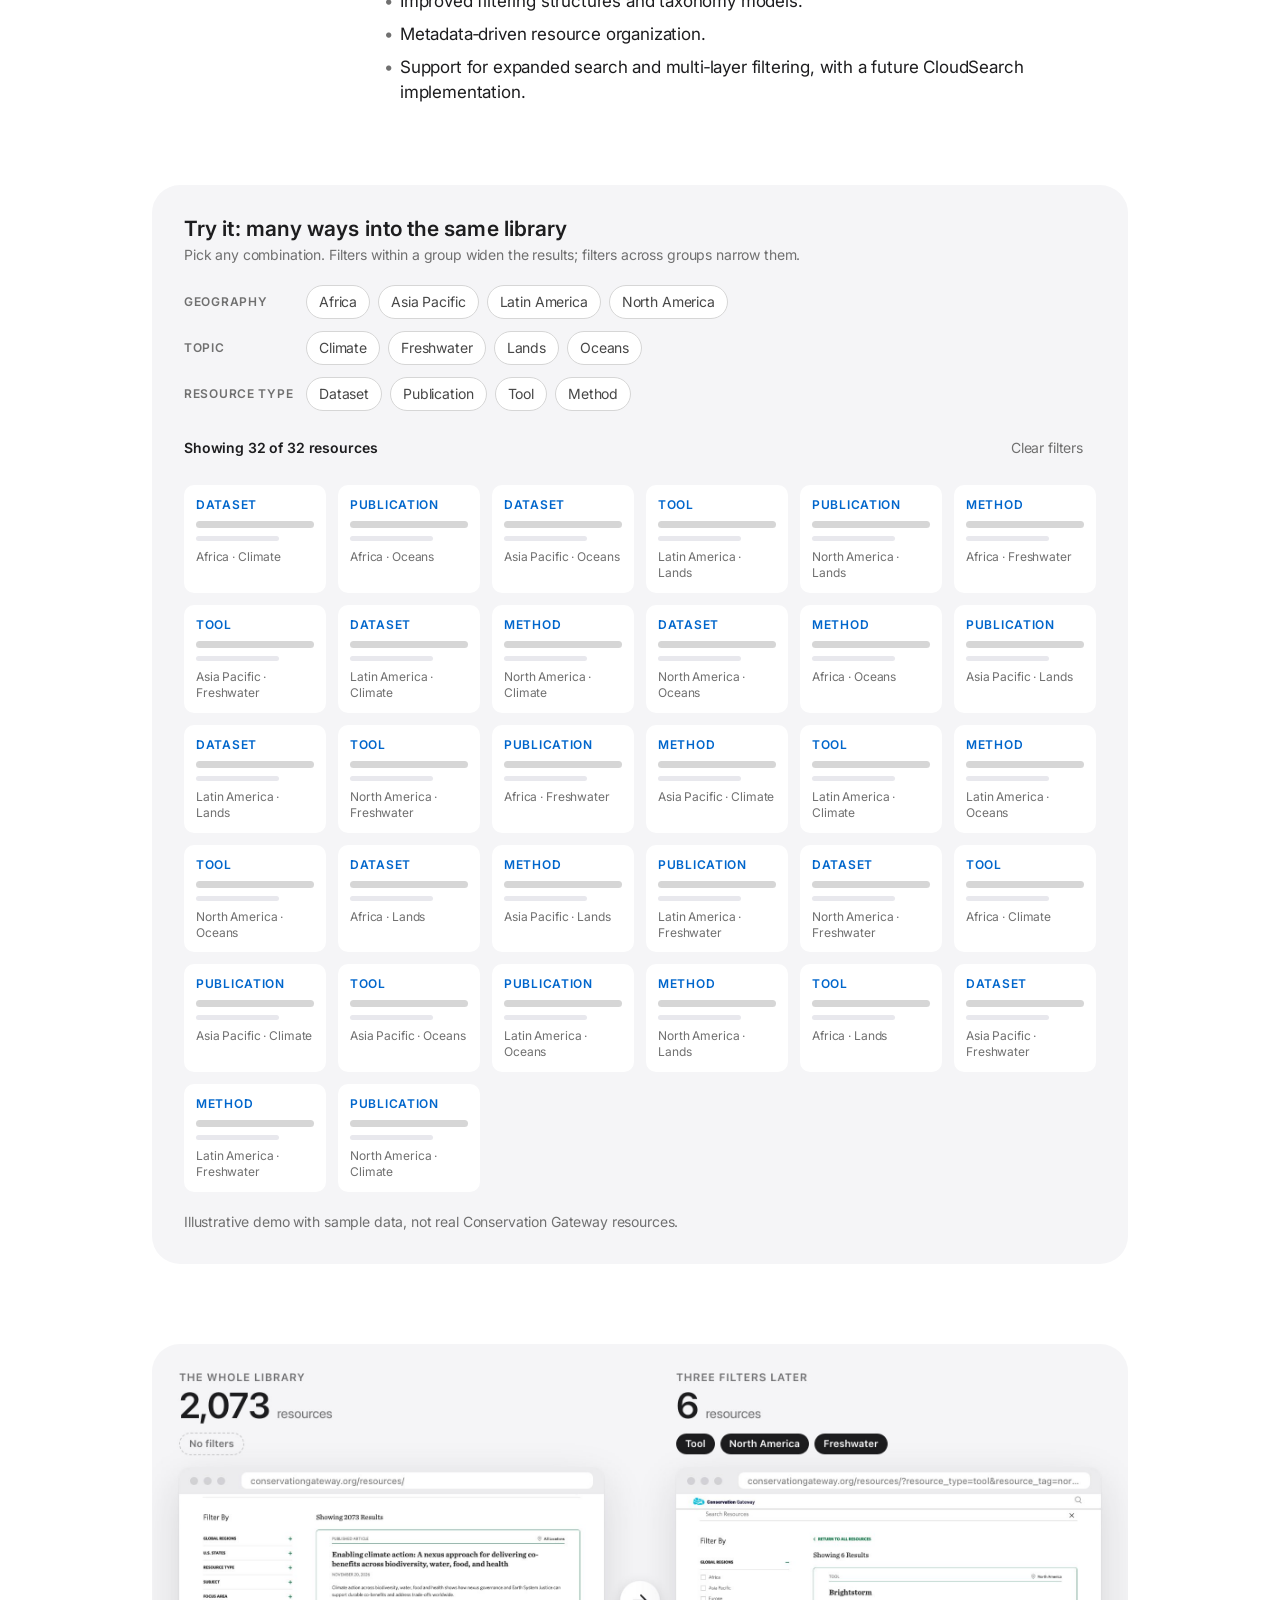
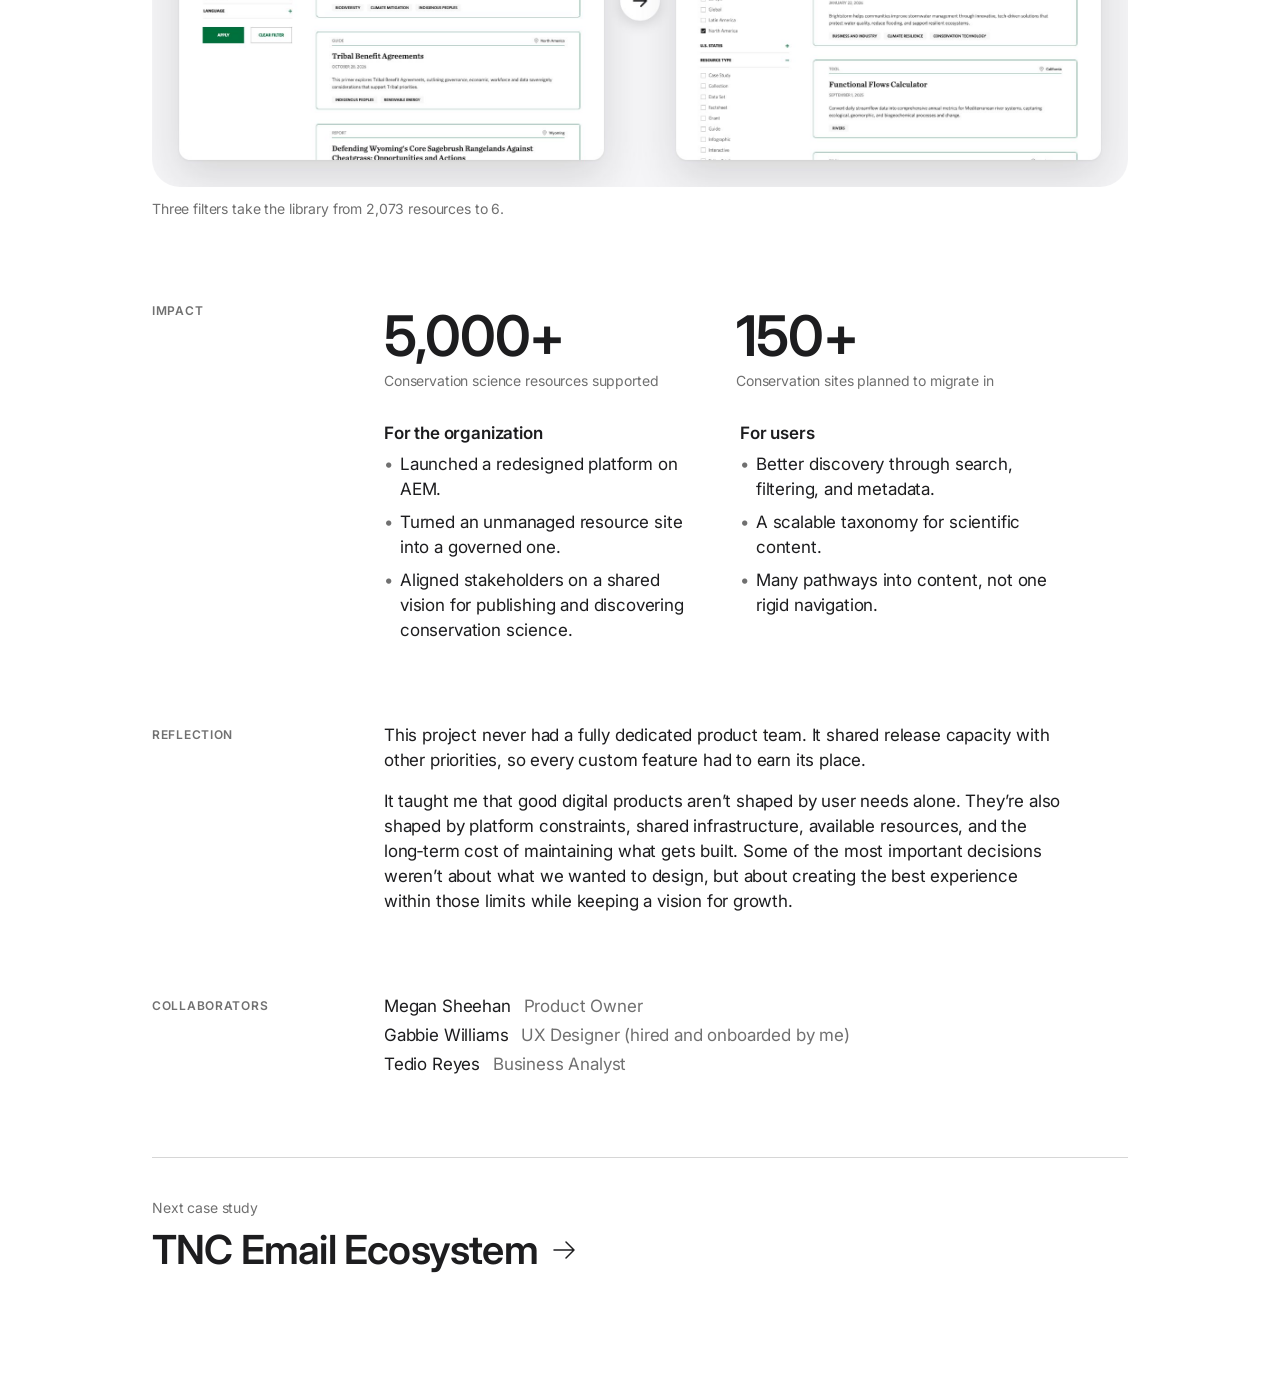
==== commit e7b3e75f: "Add real images to the Conservation Gateway case study Replaces four of the five placeholders: - Her" ====
--- a/conservation-gateway/index.html
+++ b/conservation-gateway/index.html
@@ -116,6 +116,123 @@
     }
 
 
+    /* Taxonomy: legacy menus vs. live facets ------------------------------ */
+    .taxonomy {
+      display: grid;
+      grid-template-columns: minmax(0, 1fr) minmax(0, 1fr);
+      gap: var(--space-32) var(--space-40);
+    }
+
+    .taxonomy figcaption {
+      grid-column: 1 / -1;
+      font: var(--type-sm);
+      letter-spacing: var(--tracking-text);
+      color: var(--color-mid-gray);
+    }
+
+    .tx-col {
+      display: flex;
+      flex-direction: column;
+      gap: var(--space-8);
+    }
+
+    .tx-label {
+      font: var(--type-xs-5);
+      letter-spacing: 0.06em;
+      text-transform: uppercase;
+      color: var(--color-mid-gray);
+    }
+
+    .tx-col h3 {
+      font: var(--type-xl-4);
+      letter-spacing: var(--tracking-display);
+      color: var(--color-primary-ink);
+    }
+
+    .tx-note {
+      font: var(--type-sm);
+      letter-spacing: var(--tracking-text);
+      color: var(--color-deep-gray);
+      margin-bottom: var(--space-8);
+    }
+
+    .tx-menus {
+      display: grid;
+      grid-template-columns: repeat(3, minmax(0, 1fr));
+      gap: var(--space-8);
+    }
+
+    .tx-menu {
+      padding: var(--space-12);
+      border-radius: var(--radius-lg);
+      background: var(--color-paper);
+    }
+
+    .tx-menu h4 {
+      font: var(--type-xs-5);
+      letter-spacing: var(--tracking-text);
+      color: var(--color-primary-ink);
+      margin-bottom: var(--space-8);
+    }
+
+    .tx-menu ul,
+    .tx-facets {
+      list-style: none;
+    }
+
+    .tx-menu li {
+      font: var(--type-xs-4);
+      letter-spacing: var(--tracking-text);
+      color: var(--color-deep-gray);
+      padding: 3px 0;
+      border-top: 1px solid var(--surface-hover-wash);
+    }
+
+    .tx-facets {
+      display: grid;
+      grid-template-columns: repeat(2, minmax(0, 1fr));
+      gap: var(--space-8);
+    }
+
+    .tx-facets li {
+      display: flex;
+      justify-content: space-between;
+      align-items: baseline;
+      padding: var(--space-12) var(--space-16);
+      border-radius: var(--radius-lg);
+      background: var(--color-paper);
+      font: var(--type-sm);
+      letter-spacing: var(--tracking-text);
+      color: var(--color-primary-ink);
+    }
+
+    .tx-facets b {
+      font: var(--type-xl-4);
+      letter-spacing: var(--tracking-display);
+      color: var(--color-link-blue);
+    }
+
+    .tx-total {
+      margin-top: var(--space-8);
+      font: var(--type-sm);
+      letter-spacing: var(--tracking-text);
+      color: var(--color-deep-gray);
+    }
+
+    .tx-total b {
+      color: var(--color-primary-ink);
+    }
+
+    @media (max-width: 730px) {
+      .taxonomy {
+        grid-template-columns: minmax(0, 1fr);
+      }
+
+      .tx-menus {
+        grid-template-columns: minmax(0, 1fr);
+      }
+    }
+
     /* Filter demo ---------------------------------------------------------
        Built by JS; stays hidden without it. Sample data only. */
     .filter-demo {
@@ -352,14 +469,9 @@
       </ol>
     </header>
 
-    <figure class="ph">
-      <div class="ph-tile">
-        <span class="ph-label">
-          <svg viewBox="0 0 24 24" fill="none" stroke="currentColor" stroke-width="1.5" aria-hidden="true"><rect x="3" y="4" width="18" height="16" rx="2"/><circle cx="9" cy="10" r="2"/><path d="m21 16-5-5-9 9"/></svg>
-          Placeholder
-        </span>
-      </div>
-      <figcaption><strong>Image needed:</strong> the redesigned Conservation Gateway, desktop and mobile side by side. Ideally the resource library with search and filters visible.</figcaption>
+    <figure class="cs-figure">
+      <img src="/conservation-gateway/gateway-hero.jpg" width="2160" height="1350" alt="The redesigned Explore All Resources page on desktop and mobile, filtered to Tool, North America, and Freshwater, showing 6 results.">
+      <figcaption>Explore All Resources, the new home of the library, on desktop and mobile.</figcaption>
     </figure>
 
     <!-- Core question -->
@@ -392,14 +504,9 @@
       </div>
     </section>
 
-    <figure class="ph ph--wide">
-      <div class="ph-tile">
-        <span class="ph-label">
-          <svg viewBox="0 0 24 24" fill="none" stroke="currentColor" stroke-width="1.5" aria-hidden="true"><rect x="3" y="4" width="18" height="16" rx="2"/><circle cx="9" cy="10" r="2"/><path d="m21 16-5-5-9 9"/></svg>
-          Placeholder
-        </span>
-      </div>
-      <figcaption><strong>Image needed:</strong> the legacy Conservation Gateway next to the redesigned version, same page type, full&#8209;page screenshots.</figcaption>
+    <figure class="cs-figure">
+      <img src="/conservation-gateway/gateway-before-after.jpg" width="2160" height="1520" loading="lazy" alt="Before: the legacy North America page, with a hand-linked partial list of materials and search modules showing errors. After: the new resource library filtered to North America, showing 1,045 tagged resources.">
+      <figcaption>The same question, &ldquo;what do we have for North America?&rdquo;, on the legacy site and the new one.</figcaption>
     </figure>
 
     <!-- Role -->
@@ -449,14 +556,41 @@
       </div>
     </section>
 
-    <figure class="ph ph--wide">
-      <div class="ph-tile">
-        <span class="ph-label">
-          <svg viewBox="0 0 24 24" fill="none" stroke="currentColor" stroke-width="1.5" aria-hidden="true"><rect x="3" y="4" width="18" height="16" rx="2"/><circle cx="9" cy="10" r="2"/><path d="m21 16-5-5-9 9"/></svg>
-          Placeholder
-        </span>
-      </div>
-      <figcaption><strong>Image needed:</strong> the information architecture or taxonomy diagram, ideally the version validated in tree testing, showing top&#8209;level categories and how resources are tagged.</figcaption>
+    <figure class="cs-panel taxonomy">
+      <div class="tx-col">
+        <p class="tx-label">Before</p>
+        <h3>Three menus, one home per page</h3>
+        <p class="tx-note">Each page sat in a single branch of the site navigation.</p>
+        <div class="tx-menus">
+          <div class="tx-menu">
+            <h4>Conservation Planning</h4>
+            <ul><li>Conservation by Design</li><li>Business Planning</li><li>Action Planning</li><li>Measures</li><li>Setting Priorities</li><li>Tools and Data</li></ul>
+          </div>
+          <div class="tx-menu">
+            <h4>Conservation Practices</h4>
+            <ul><li>Freshwater</li><li>Marine</li><li>Climate Change</li><li>Fire and Landscapes</li><li>Ecosystem Services</li><li>People and Conservation</li></ul>
+          </div>
+          <div class="tx-menu">
+            <h4>Conservation by Geography</h4>
+            <ul><li>Africa</li><li>Asia Pacific</li><li>North America</li><li>South America</li></ul>
+          </div>
+        </div>
+      </div>
+      <div class="tx-col">
+        <p class="tx-label">After</p>
+        <h3>Six facets, any combination</h3>
+        <p class="tx-note">Every resource is tagged once and can be found from any direction.</p>
+        <ul class="tx-facets">
+          <li><span>Global regions</span><b>6</b></li>
+          <li><span>U.S. states</span><b>51</b></li>
+          <li><span>Resource type</span><b>19</b></li>
+          <li><span>Subject</span><b>55</b></li>
+          <li><span>Focus area</span><b>5</b></li>
+          <li><span>Language</span><b>8</b></li>
+        </ul>
+        <p class="tx-total"><b>144</b> filter options across <b>2,073</b> resources</p>
+      </div>
+      <figcaption>Navigation menus from the legacy site; facet groups and counts from the live Explore All Resources page.</figcaption>
     </figure>
 
     <!-- Key decisions -->
@@ -559,14 +693,9 @@
       <figcaption>Illustrative demo with sample data, not real Conservation Gateway resources.</figcaption>
     </figure>
 
-    <figure class="ph ph--wide">
-      <div class="ph-tile">
-        <span class="ph-label">
-          <svg viewBox="0 0 24 24" fill="none" stroke="currentColor" stroke-width="1.5" aria-hidden="true"><rect x="3" y="4" width="18" height="16" rx="2"/><circle cx="9" cy="10" r="2"/><path d="m21 16-5-5-9 9"/></svg>
-          Placeholder
-        </span>
-      </div>
-      <figcaption><strong>Image needed:</strong> search results with filters applied, showing how a user narrows thousands of resources down to a few.</figcaption>
+    <figure class="cs-figure">
+      <img src="/conservation-gateway/gateway-filtering.jpg" width="2160" height="980" loading="lazy" alt="The full library showing 2,073 resources, then the same page with Tool, North America, and Freshwater checked, showing 6 resources.">
+      <figcaption>Three filters take the library from 2,073 resources to 6.</figcaption>
     </figure>
 
     <!-- Impact -->
--- a/case-study.css
+++ b/case-study.css
@@ -331,6 +331,29 @@
   color: var(--color-deep-gray);
 }
 
+/* Figures: real images that replace placeholders ----------------------- */
+
+.cs-figure {
+  display: flex;
+  flex-direction: column;
+  gap: var(--space-12);
+}
+
+.cs-figure img {
+  display: block;
+  width: 100%;
+  height: auto;
+  border-radius: var(--radius-3xl);
+  background: var(--surface-canvas-gray);
+}
+
+.cs-figure figcaption {
+  font: var(--type-sm);
+  letter-spacing: var(--tracking-text);
+  color: var(--color-mid-gray);
+  max-width: 680px;
+}
+
 /* Collaborators and next case study ------------------------------------- */
 
 .cs-credits {
@@ -456,6 +479,10 @@
     font: var(--type-2xl-2);
   }
 
+  .cs-figure img {
+    border-radius: var(--radius-lg);
+  }
+
   .cs-panel {
     padding: var(--space-20);
     border-radius: var(--radius-lg);
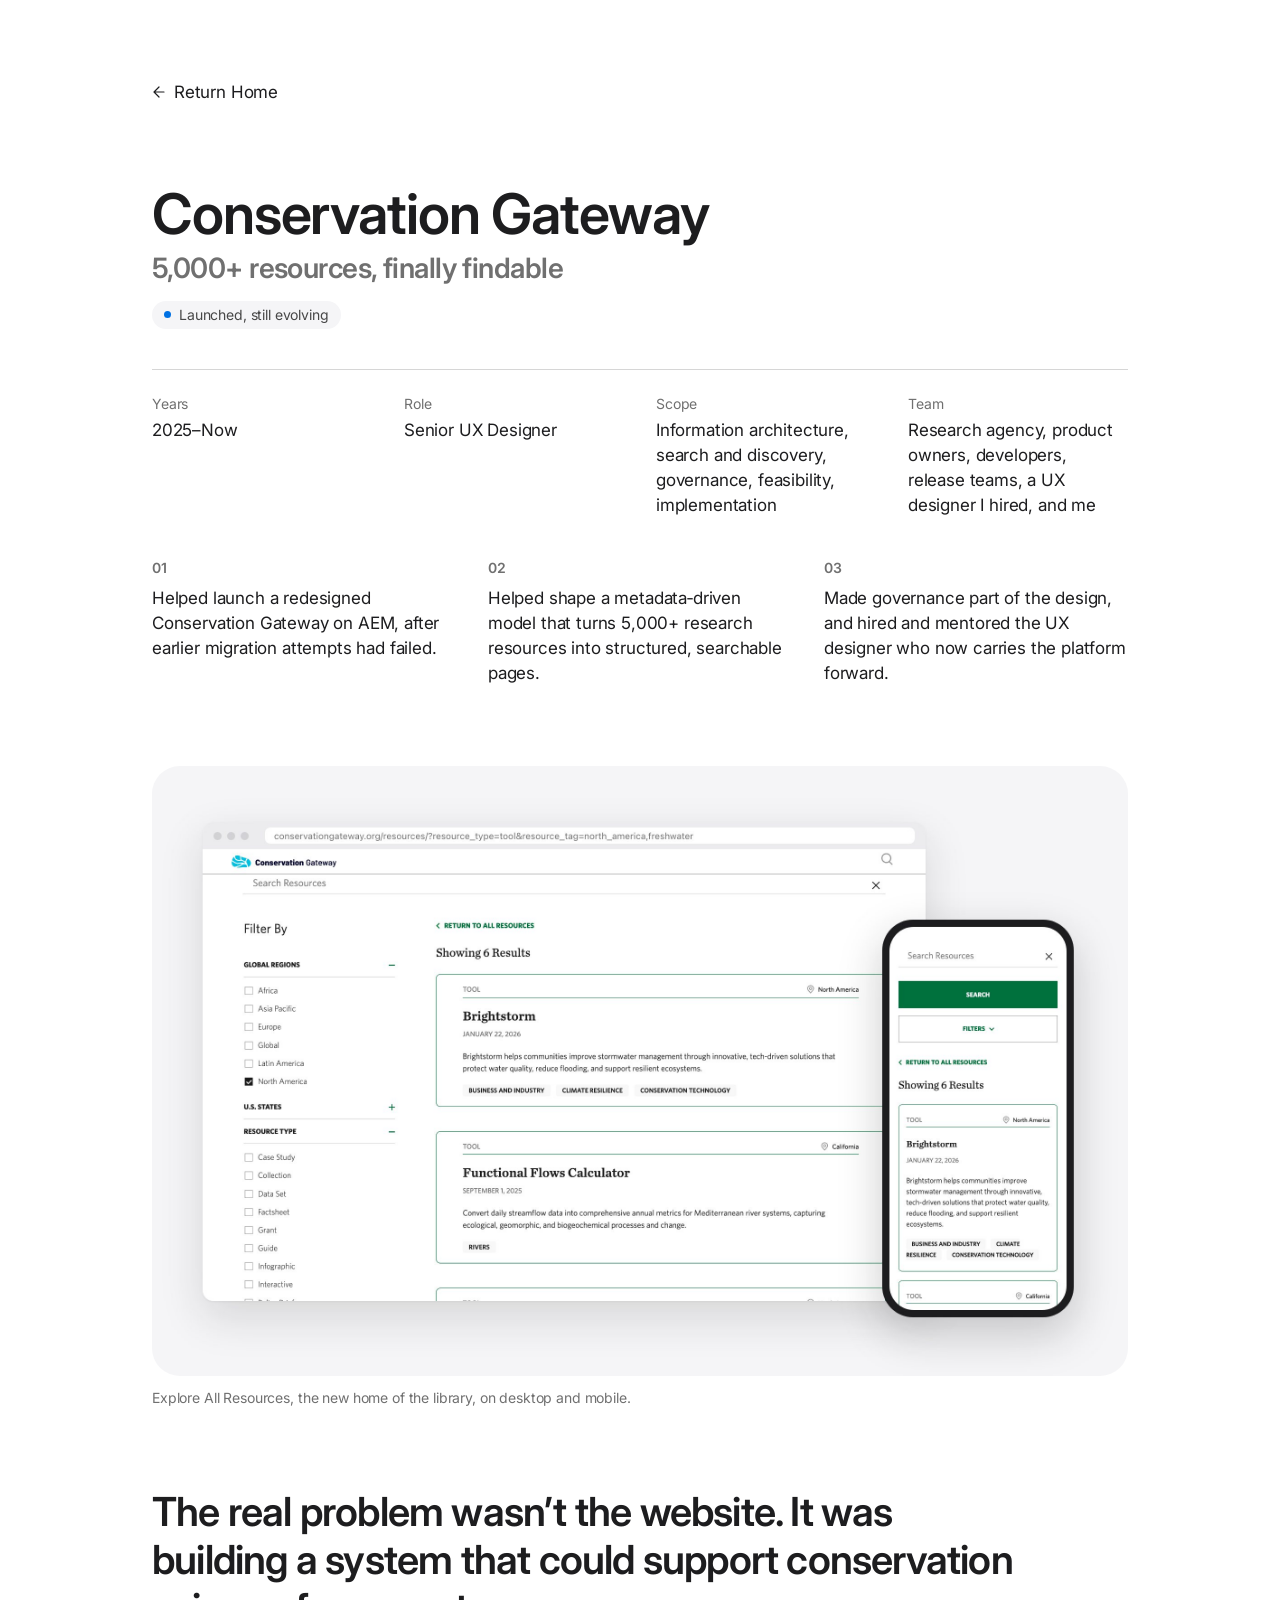
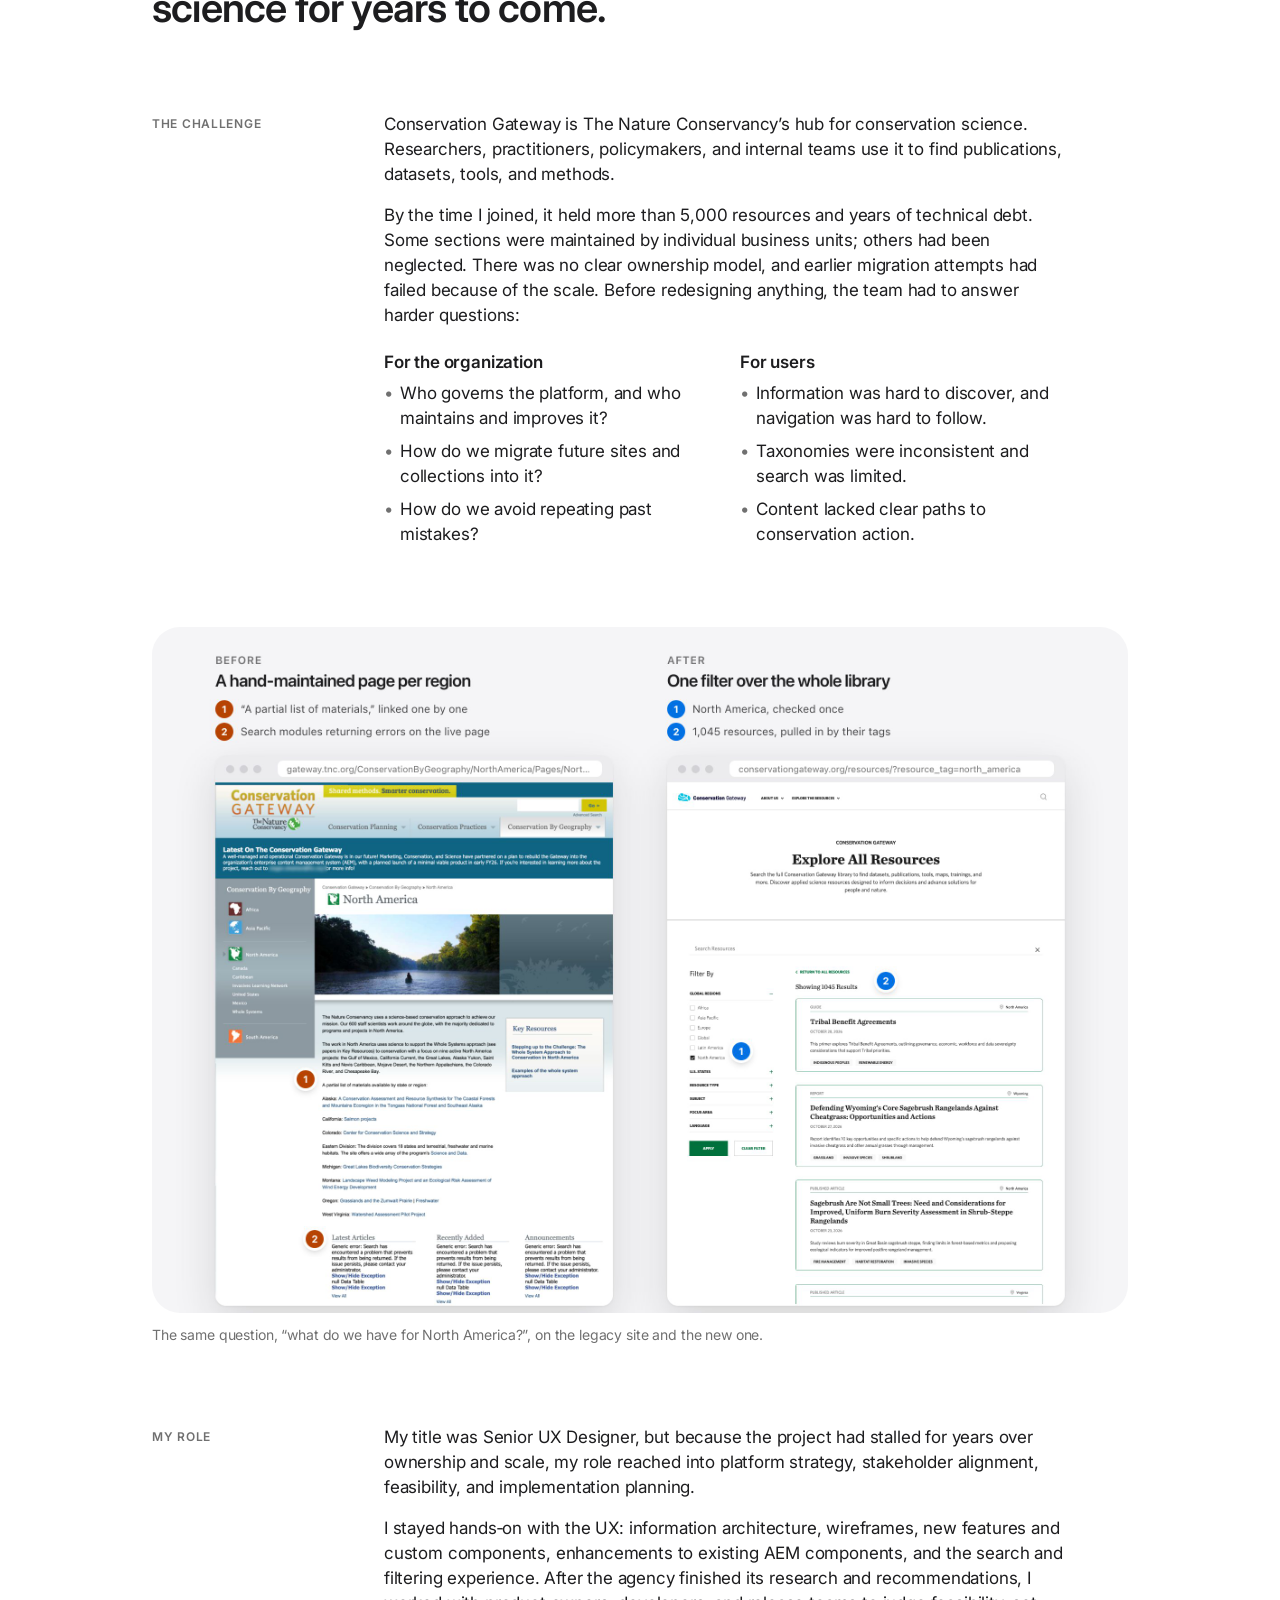
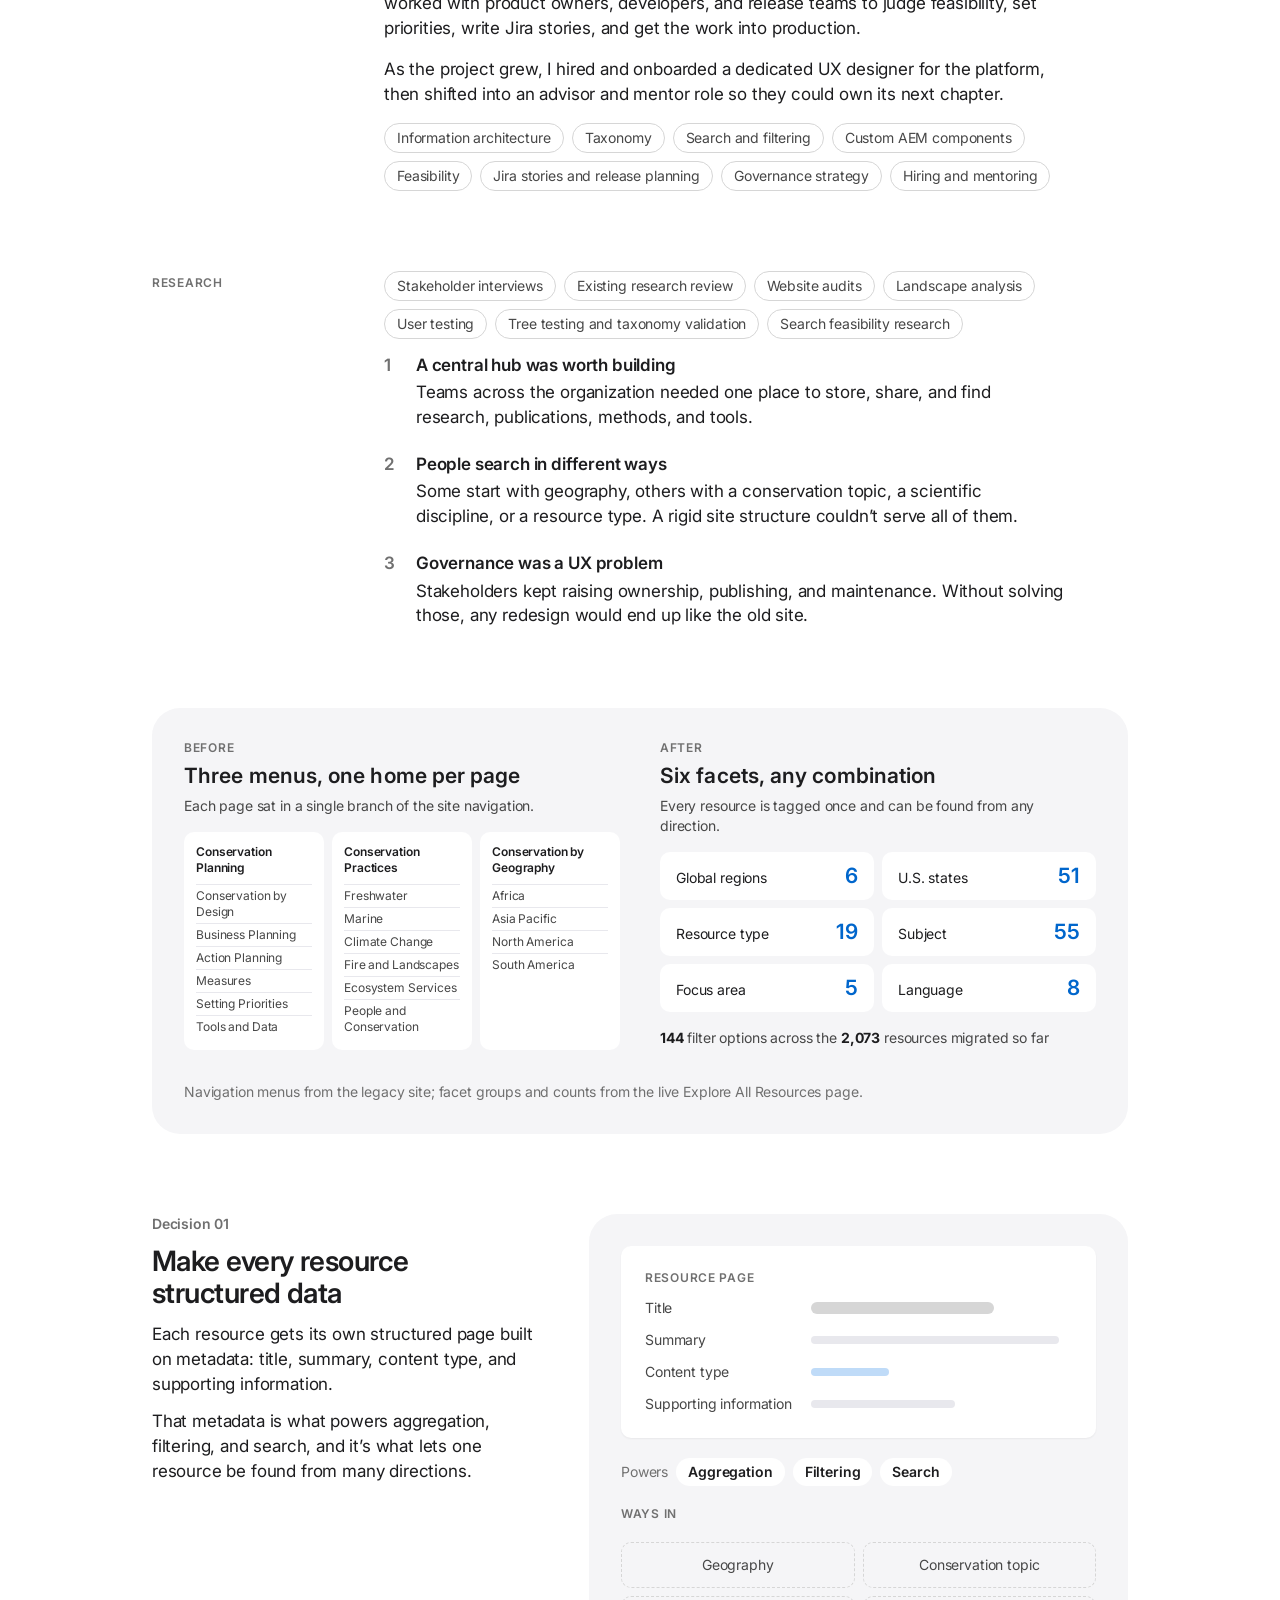
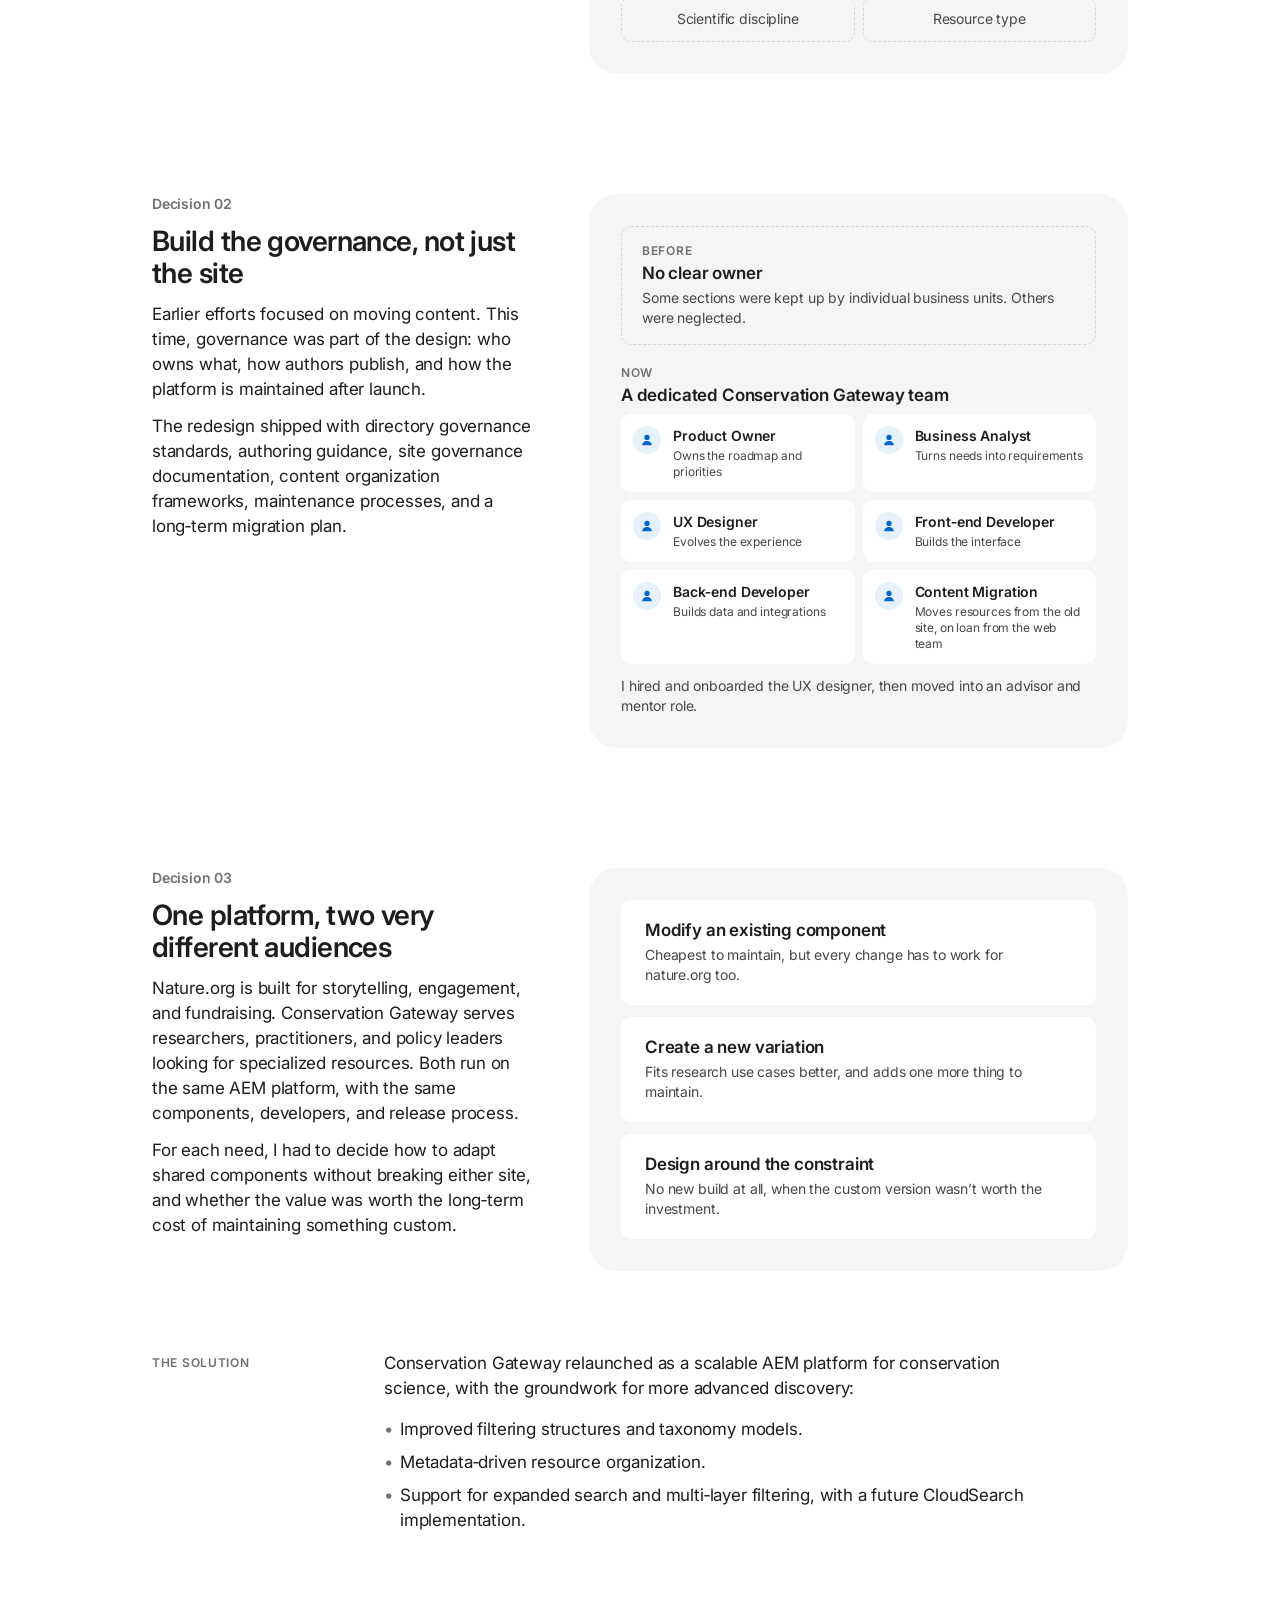
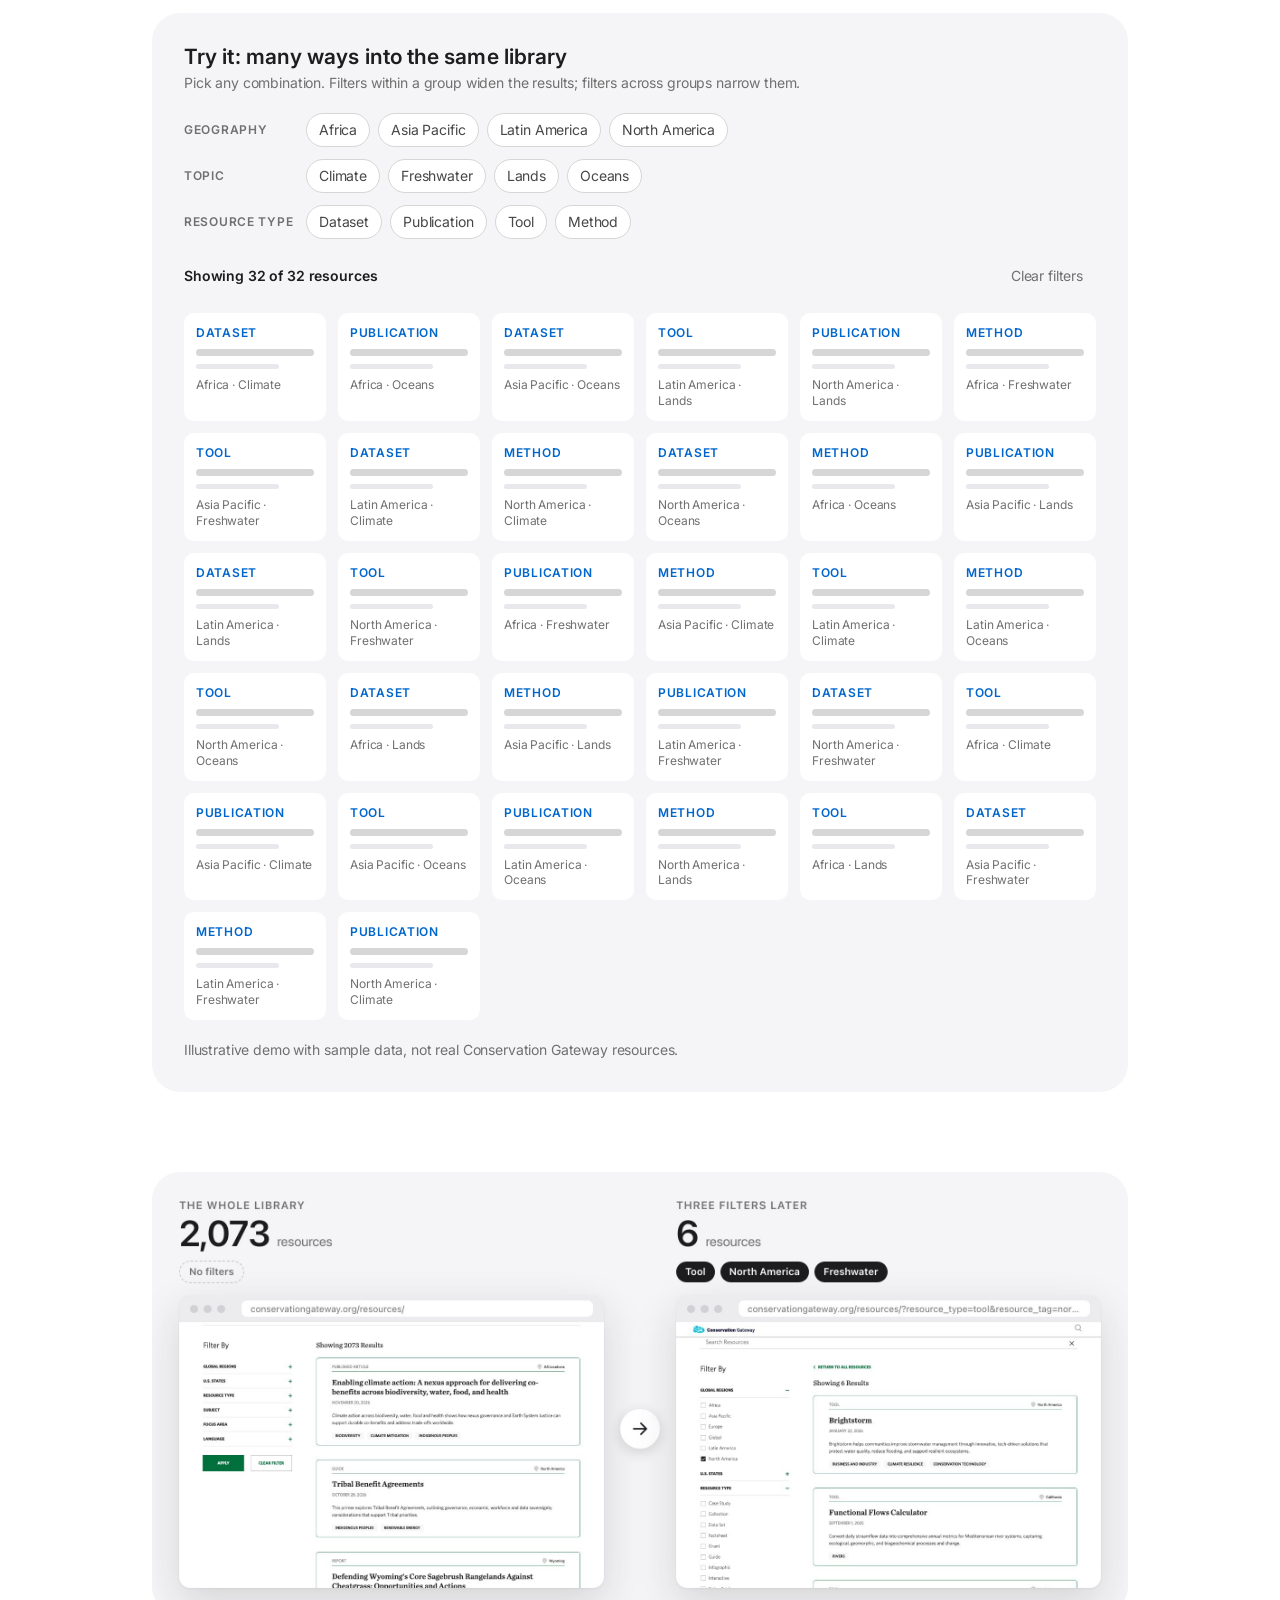
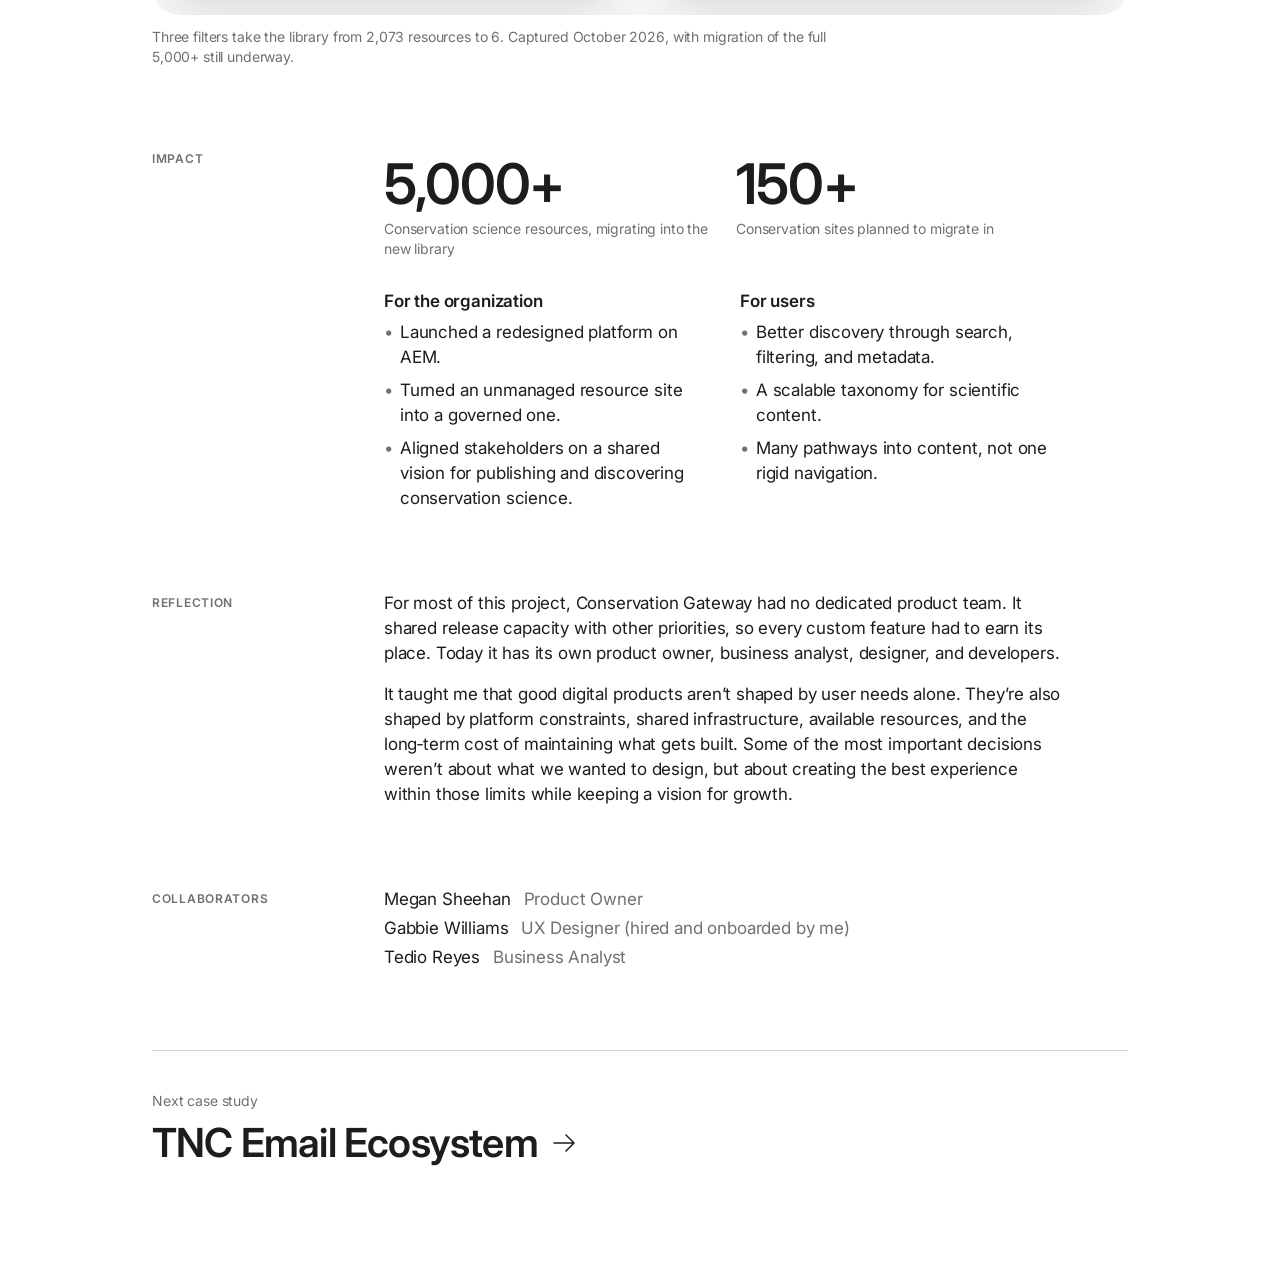
==== commit de8fb290: "Add ownership diagram and clarify migration numbers on Gateway Replaces the last placeholder with a " ====
--- a/conservation-gateway/index.html
+++ b/conservation-gateway/index.html
@@ -116,6 +116,88 @@
     }
 
 
+    /* Ownership: before vs. now ----------------------------------------- */
+    .ownership {
+      display: flex;
+      flex-direction: column;
+      gap: var(--space-20);
+    }
+
+    .ownership h4 {
+      font: var(--type-lg-2);
+      letter-spacing: var(--tracking-text);
+      color: var(--color-primary-ink);
+      margin: var(--space-4) 0;
+    }
+
+    .ow-before {
+      padding: var(--space-16) var(--space-20);
+      border: 1px dashed var(--color-hairline);
+      border-radius: var(--radius-lg);
+    }
+
+    .ow-before p:last-child,
+    .ow-me {
+      font: var(--type-sm);
+      letter-spacing: var(--tracking-text);
+      color: var(--color-deep-gray);
+    }
+
+    .ow-team {
+      list-style: none;
+      display: grid;
+      grid-template-columns: repeat(2, minmax(0, 1fr));
+      gap: var(--space-8);
+      margin: var(--space-8) 0 var(--space-12);
+    }
+
+    .ow-team li {
+      display: flex;
+      gap: var(--space-12);
+      align-items: flex-start;
+      padding: var(--space-12);
+      border-radius: var(--radius-lg);
+      background: var(--color-paper);
+    }
+
+    .ow-icon {
+      flex: none;
+      width: 28px;
+      height: 28px;
+      border-radius: 50%;
+      background: rgba(0, 113, 227, 0.1);
+      color: var(--color-link-blue);
+      display: flex;
+      align-items: center;
+      justify-content: center;
+    }
+
+    .ow-icon svg {
+      width: 14px;
+      height: 14px;
+    }
+
+    .ow-team b {
+      display: block;
+      font: var(--type-sm-2);
+      letter-spacing: var(--tracking-text);
+      color: var(--color-primary-ink);
+    }
+
+    .ow-team small {
+      display: block;
+      font: var(--type-xs-4);
+      letter-spacing: var(--tracking-text);
+      color: var(--color-deep-gray);
+      margin-top: 2px;
+    }
+
+    @media (max-width: 480px) {
+      .ow-team {
+        grid-template-columns: minmax(0, 1fr);
+      }
+    }
+
     /* Taxonomy: legacy menus vs. live facets ------------------------------ */
     .taxonomy {
       display: grid;
@@ -588,7 +670,7 @@
           <li><span>Focus area</span><b>5</b></li>
           <li><span>Language</span><b>8</b></li>
         </ul>
-        <p class="tx-total"><b>144</b> filter options across <b>2,073</b> resources</p>
+        <p class="tx-total"><b>144</b> filter options across the <b>2,073</b> resources migrated so far</p>
       </div>
       <figcaption>Navigation menus from the legacy site; facet groups and counts from the live Explore All Resources page.</figcaption>
     </figure>
@@ -628,14 +710,18 @@
           <p>Earlier efforts focused on moving content. This time, governance was part of the design: who owns what, how authors publish, and how the platform is maintained after launch.</p>
           <p>The redesign shipped with directory governance standards, authoring guidance, site governance documentation, content organization frameworks, maintenance processes, and a long&#8209;term migration plan.</p>
         </div>
-        <figure class="ph ph--tall">
-          <div class="ph-tile">
-            <span class="ph-label">
-              <svg viewBox="0 0 24 24" fill="none" stroke="currentColor" stroke-width="1.5" aria-hidden="true"><rect x="3" y="4" width="18" height="16" rx="2"/><circle cx="9" cy="10" r="2"/><path d="m21 16-5-5-9 9"/></svg>
-              Placeholder
-            </span>
-          </div>
-          <figcaption><strong>Image needed:</strong> a governance artifact, for example a page of the authoring guidance or an overview of the ownership model.</figcaption>
+        <figure class="cs-panel ownership" aria-label="Ownership before and after: no clear owner, then a dedicated team of six roles">
+          <div class="ow-before">
+            <p class="tx-label">Before</p>
+            <h4>No clear owner</h4>
+            <p>Some sections were kept up by individual business units. Others were neglected.</p>
+          </div>
+          <div class="ow-after">
+            <p class="tx-label">Now</p>
+            <h4>A dedicated Conservation Gateway team</h4>
+            <ul class="ow-team"><li><span class="ow-icon"><svg viewBox="0 0 16 16" fill="currentColor" aria-hidden="true"><circle cx="8" cy="5" r="3"/><path d="M2.5 14c0-3 2.5-5 5.5-5s5.5 2 5.5 5z"/></svg></span><span><b>Product Owner</b><small>Owns the roadmap and priorities</small></span></li><li><span class="ow-icon"><svg viewBox="0 0 16 16" fill="currentColor" aria-hidden="true"><circle cx="8" cy="5" r="3"/><path d="M2.5 14c0-3 2.5-5 5.5-5s5.5 2 5.5 5z"/></svg></span><span><b>Business Analyst</b><small>Turns needs into requirements</small></span></li><li><span class="ow-icon"><svg viewBox="0 0 16 16" fill="currentColor" aria-hidden="true"><circle cx="8" cy="5" r="3"/><path d="M2.5 14c0-3 2.5-5 5.5-5s5.5 2 5.5 5z"/></svg></span><span><b>UX Designer</b><small>Evolves the experience</small></span></li><li><span class="ow-icon"><svg viewBox="0 0 16 16" fill="currentColor" aria-hidden="true"><circle cx="8" cy="5" r="3"/><path d="M2.5 14c0-3 2.5-5 5.5-5s5.5 2 5.5 5z"/></svg></span><span><b>Front&#8209;end Developer</b><small>Builds the interface</small></span></li><li><span class="ow-icon"><svg viewBox="0 0 16 16" fill="currentColor" aria-hidden="true"><circle cx="8" cy="5" r="3"/><path d="M2.5 14c0-3 2.5-5 5.5-5s5.5 2 5.5 5z"/></svg></span><span><b>Back&#8209;end Developer</b><small>Builds data and integrations</small></span></li><li><span class="ow-icon"><svg viewBox="0 0 16 16" fill="currentColor" aria-hidden="true"><circle cx="8" cy="5" r="3"/><path d="M2.5 14c0-3 2.5-5 5.5-5s5.5 2 5.5 5z"/></svg></span><span><b>Content Migration</b><small>Moves resources from the old site, on loan from the web team</small></span></li></ul>
+            <p class="ow-me">I hired and onboarded the UX designer, then moved into an advisor and mentor role.</p>
+          </div>
         </figure>
       </div>
 
@@ -695,7 +781,7 @@
 
     <figure class="cs-figure">
       <img src="/conservation-gateway/gateway-filtering.jpg" width="2160" height="980" loading="lazy" alt="The full library showing 2,073 resources, then the same page with Tool, North America, and Freshwater checked, showing 6 resources.">
-      <figcaption>Three filters take the library from 2,073 resources to 6.</figcaption>
+      <figcaption>Three filters take the library from 2,073 resources to 6. Captured October 2026, with migration of the full 5,000+ still underway.</figcaption>
     </figure>
 
     <!-- Impact -->
@@ -705,7 +791,7 @@
         <div class="cs-stats cs-stats--large">
           <div>
             <span class="cs-stat-value">5,000+</span>
-            <span class="cs-stat-label">Conservation science resources supported</span>
+            <span class="cs-stat-label">Conservation science resources, migrating into the new library</span>
           </div>
           <div>
             <span class="cs-stat-value">150+</span>
@@ -737,7 +823,7 @@
     <section class="cs-section">
       <h2 class="cs-label">Reflection</h2>
       <div class="cs-body">
-        <p>This project never had a fully dedicated product team. It shared release capacity with other priorities, so every custom feature had to earn its place.</p>
+        <p>For most of this project, Conservation Gateway had no dedicated product team. It shared release capacity with other priorities, so every custom feature had to earn its place. Today it has its own product owner, business analyst, designer, and developers.</p>
         <p>It taught me that good digital products aren&rsquo;t shaped by user needs alone. They&rsquo;re also shaped by platform constraints, shared infrastructure, available resources, and the long&#8209;term cost of maintaining what gets built. Some of the most important decisions weren&rsquo;t about what we wanted to design, but about creating the best experience within those limits while keeping a vision for growth.</p>
       </div>
     </section>
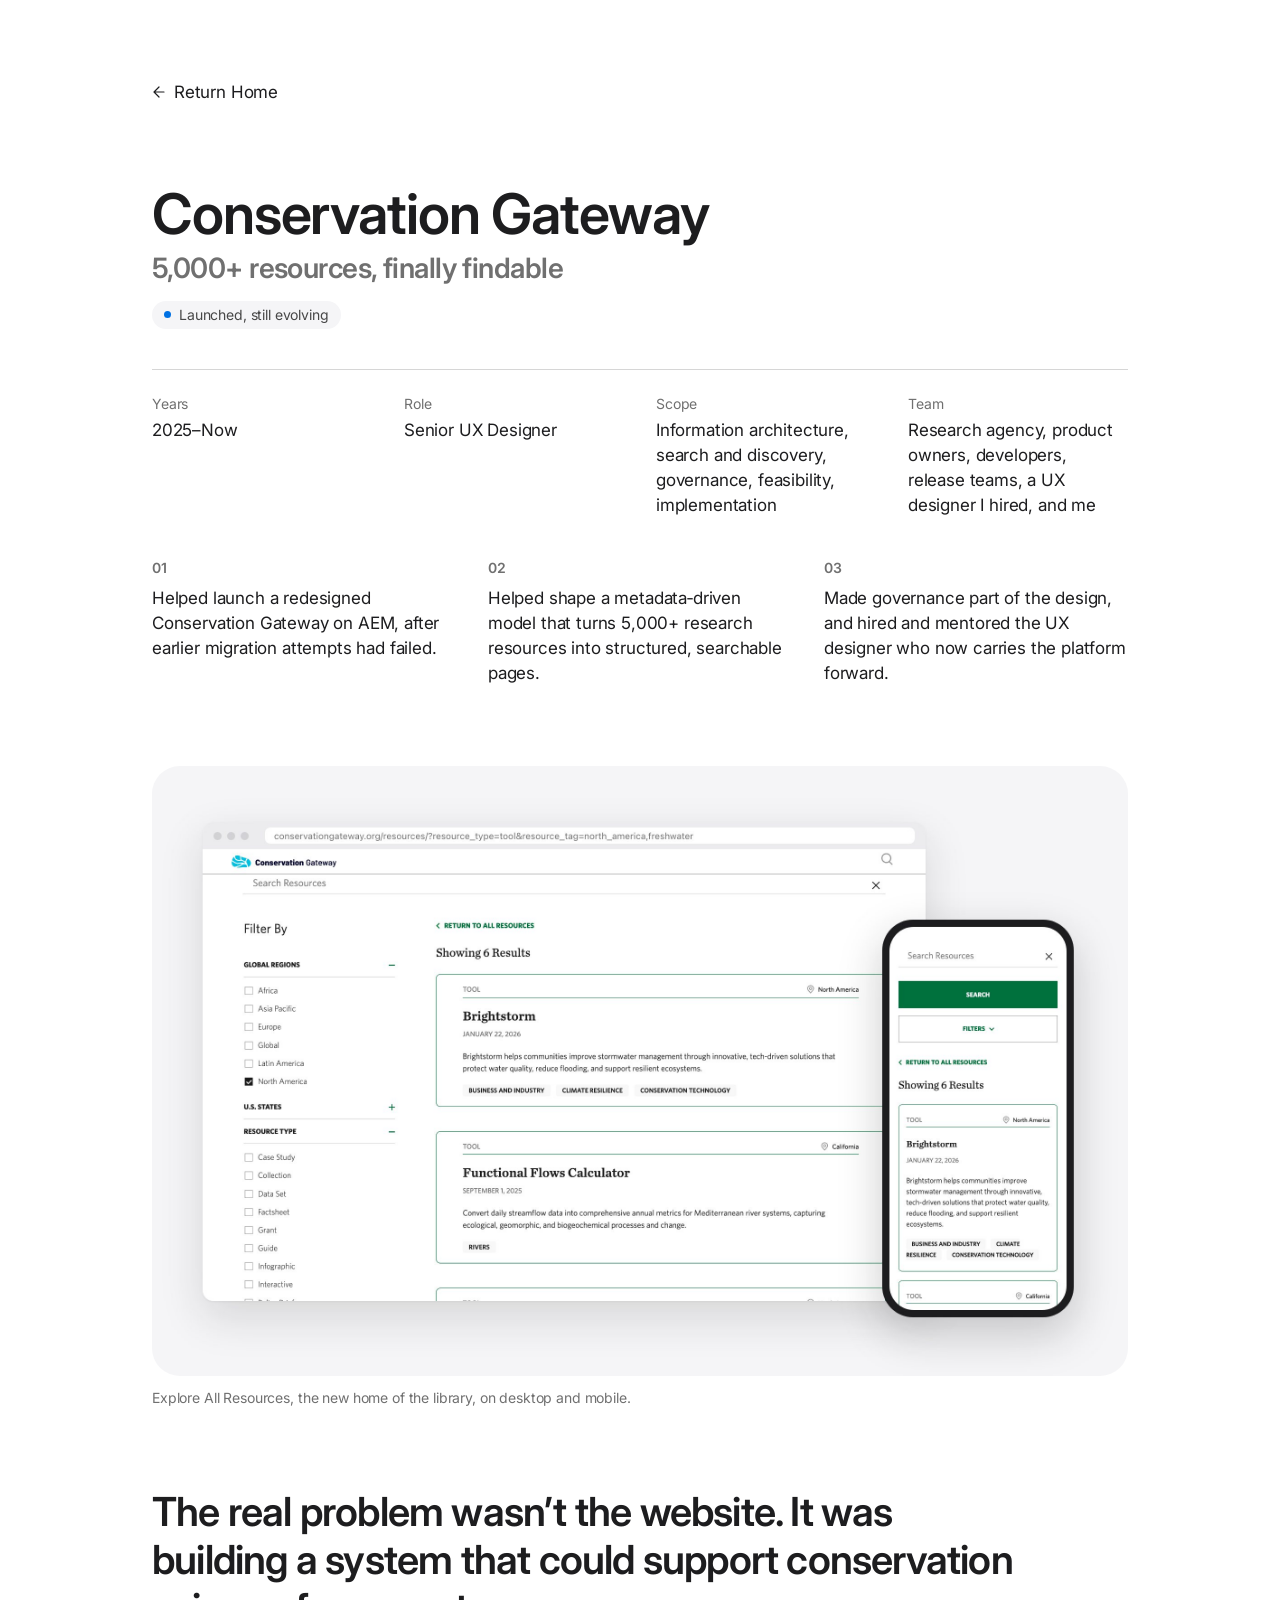
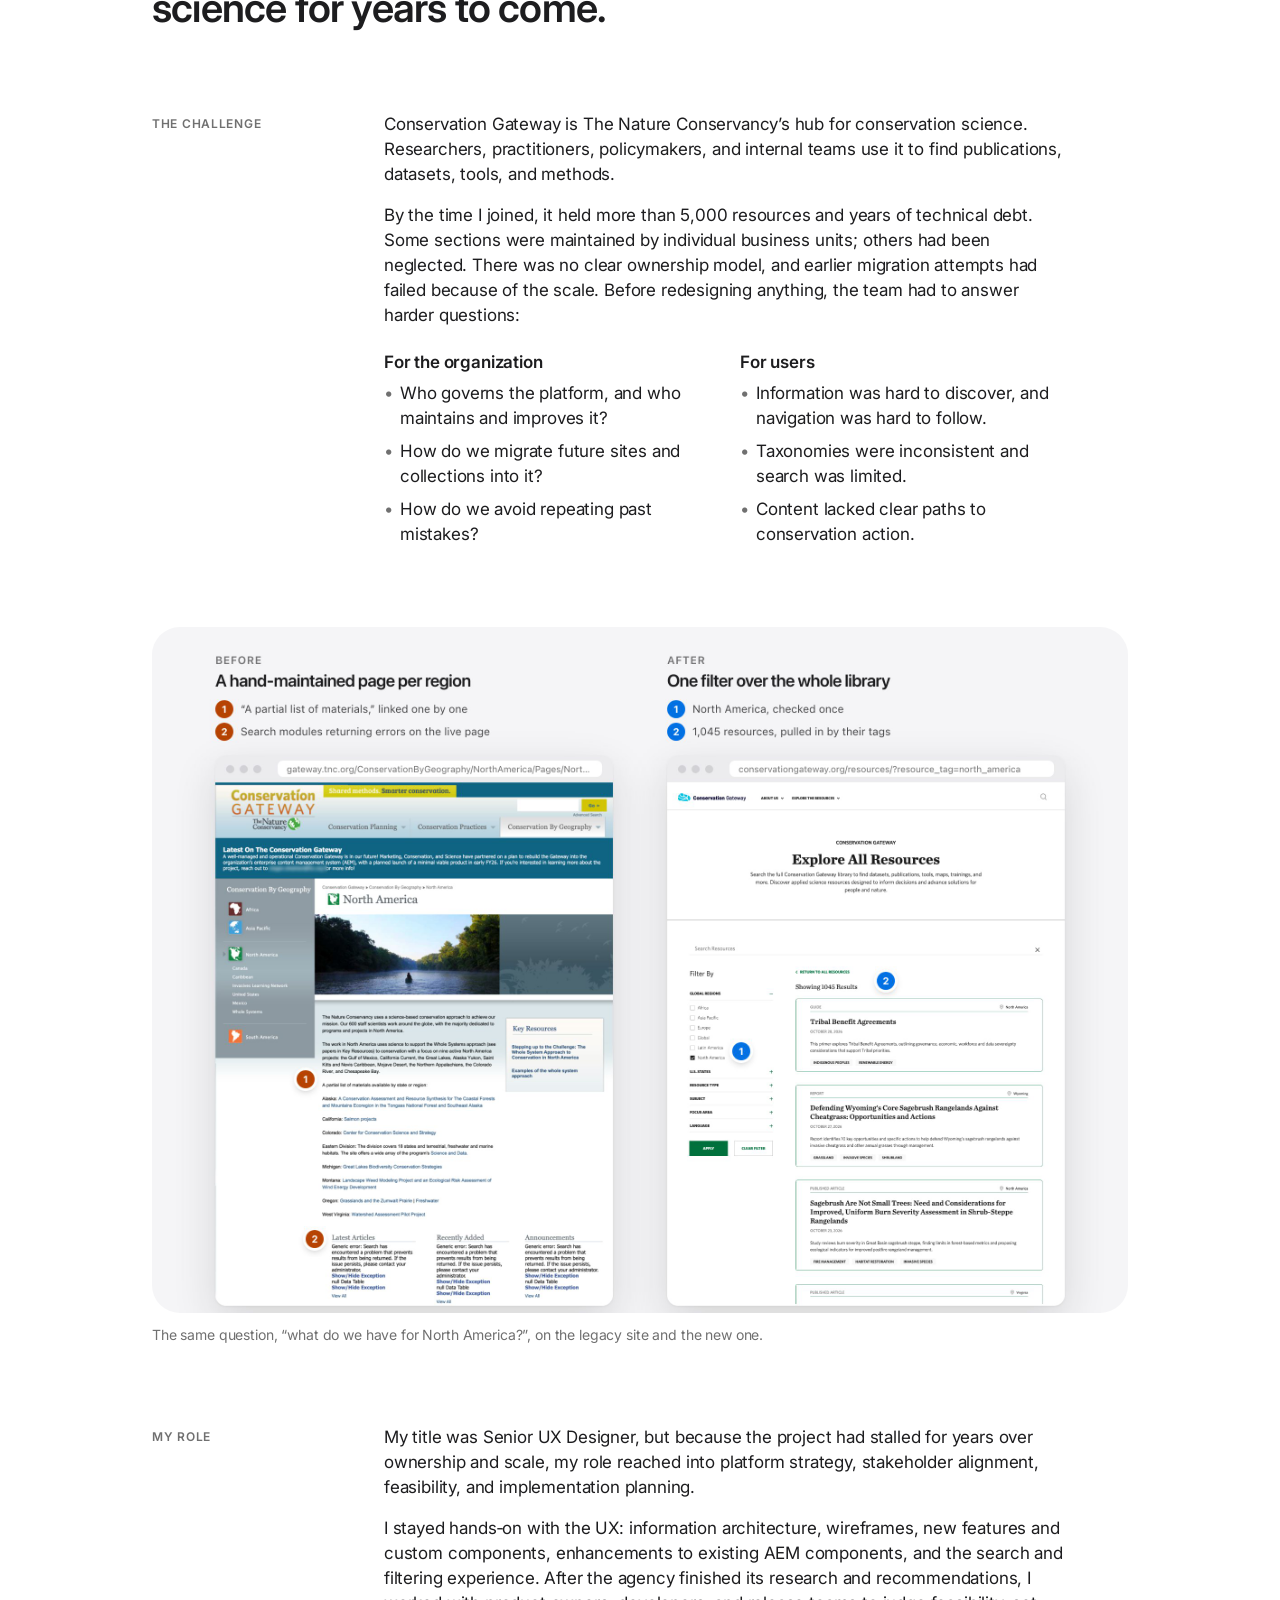
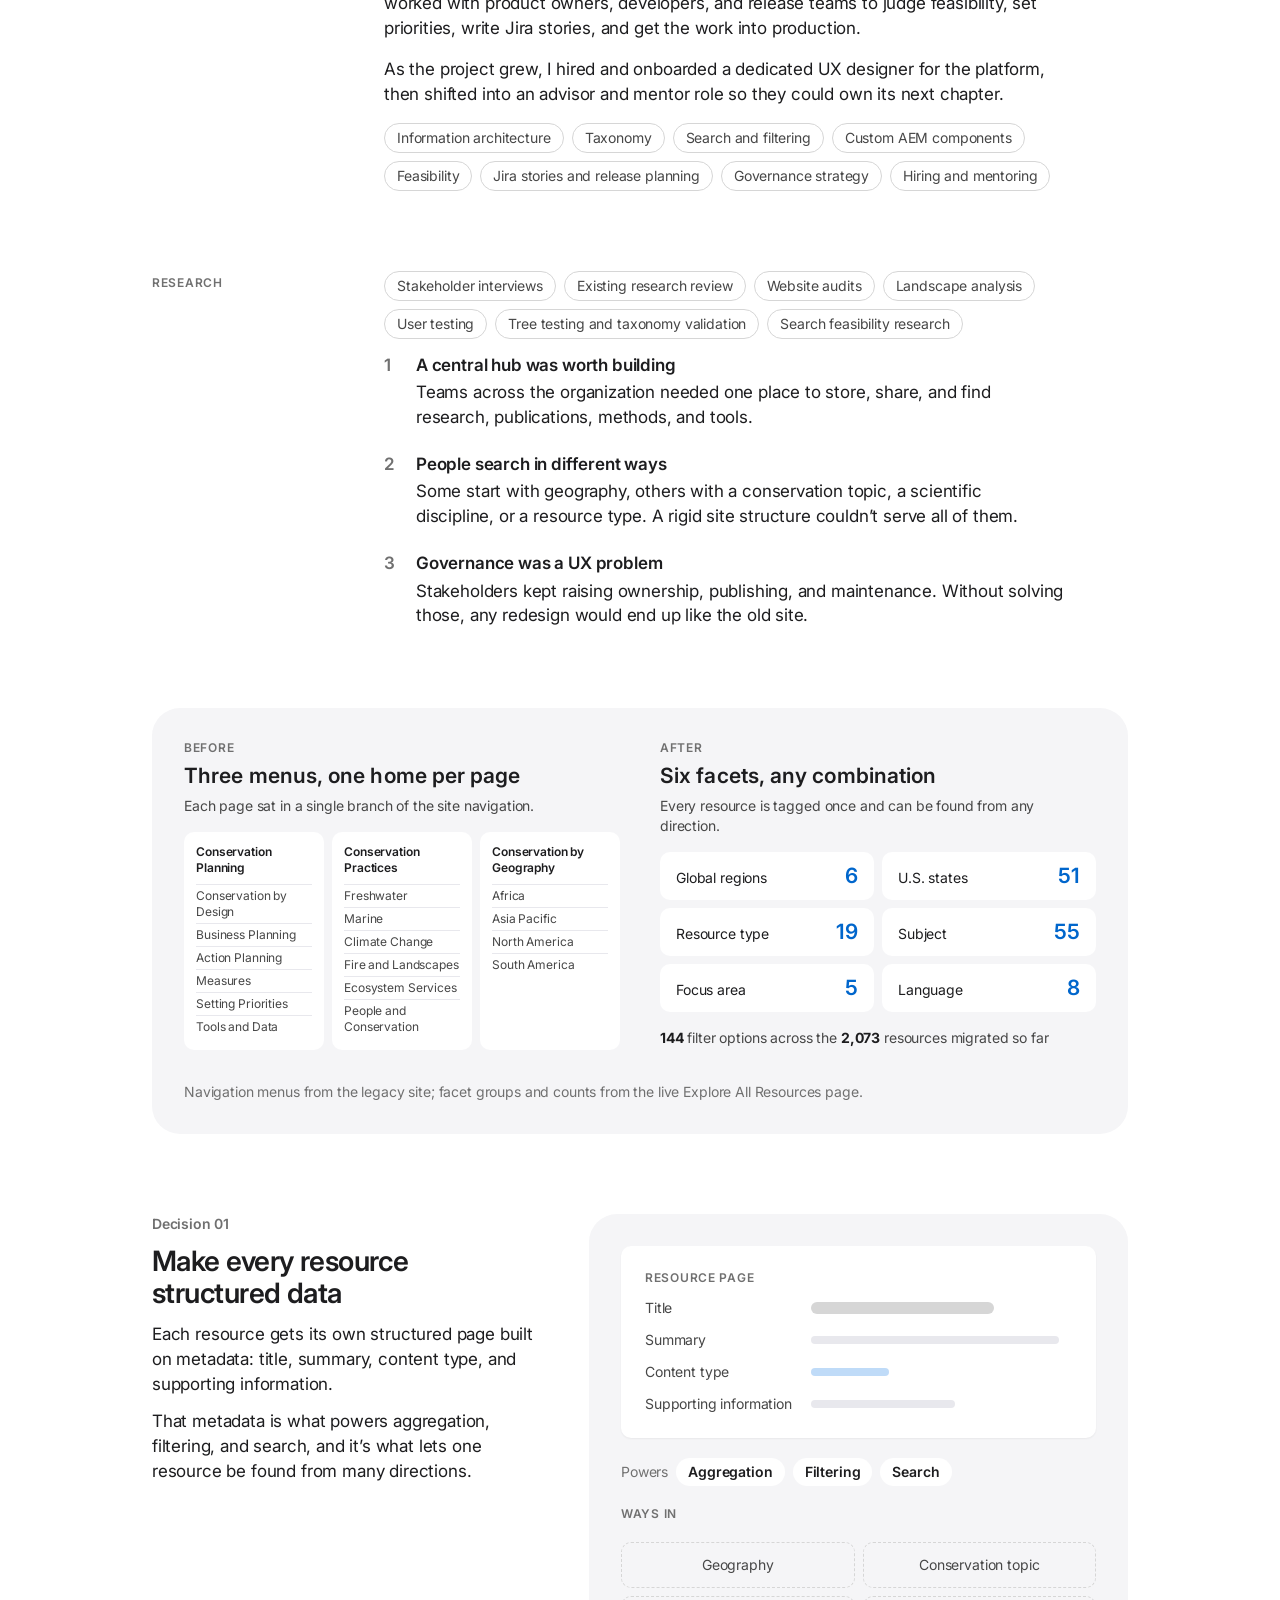
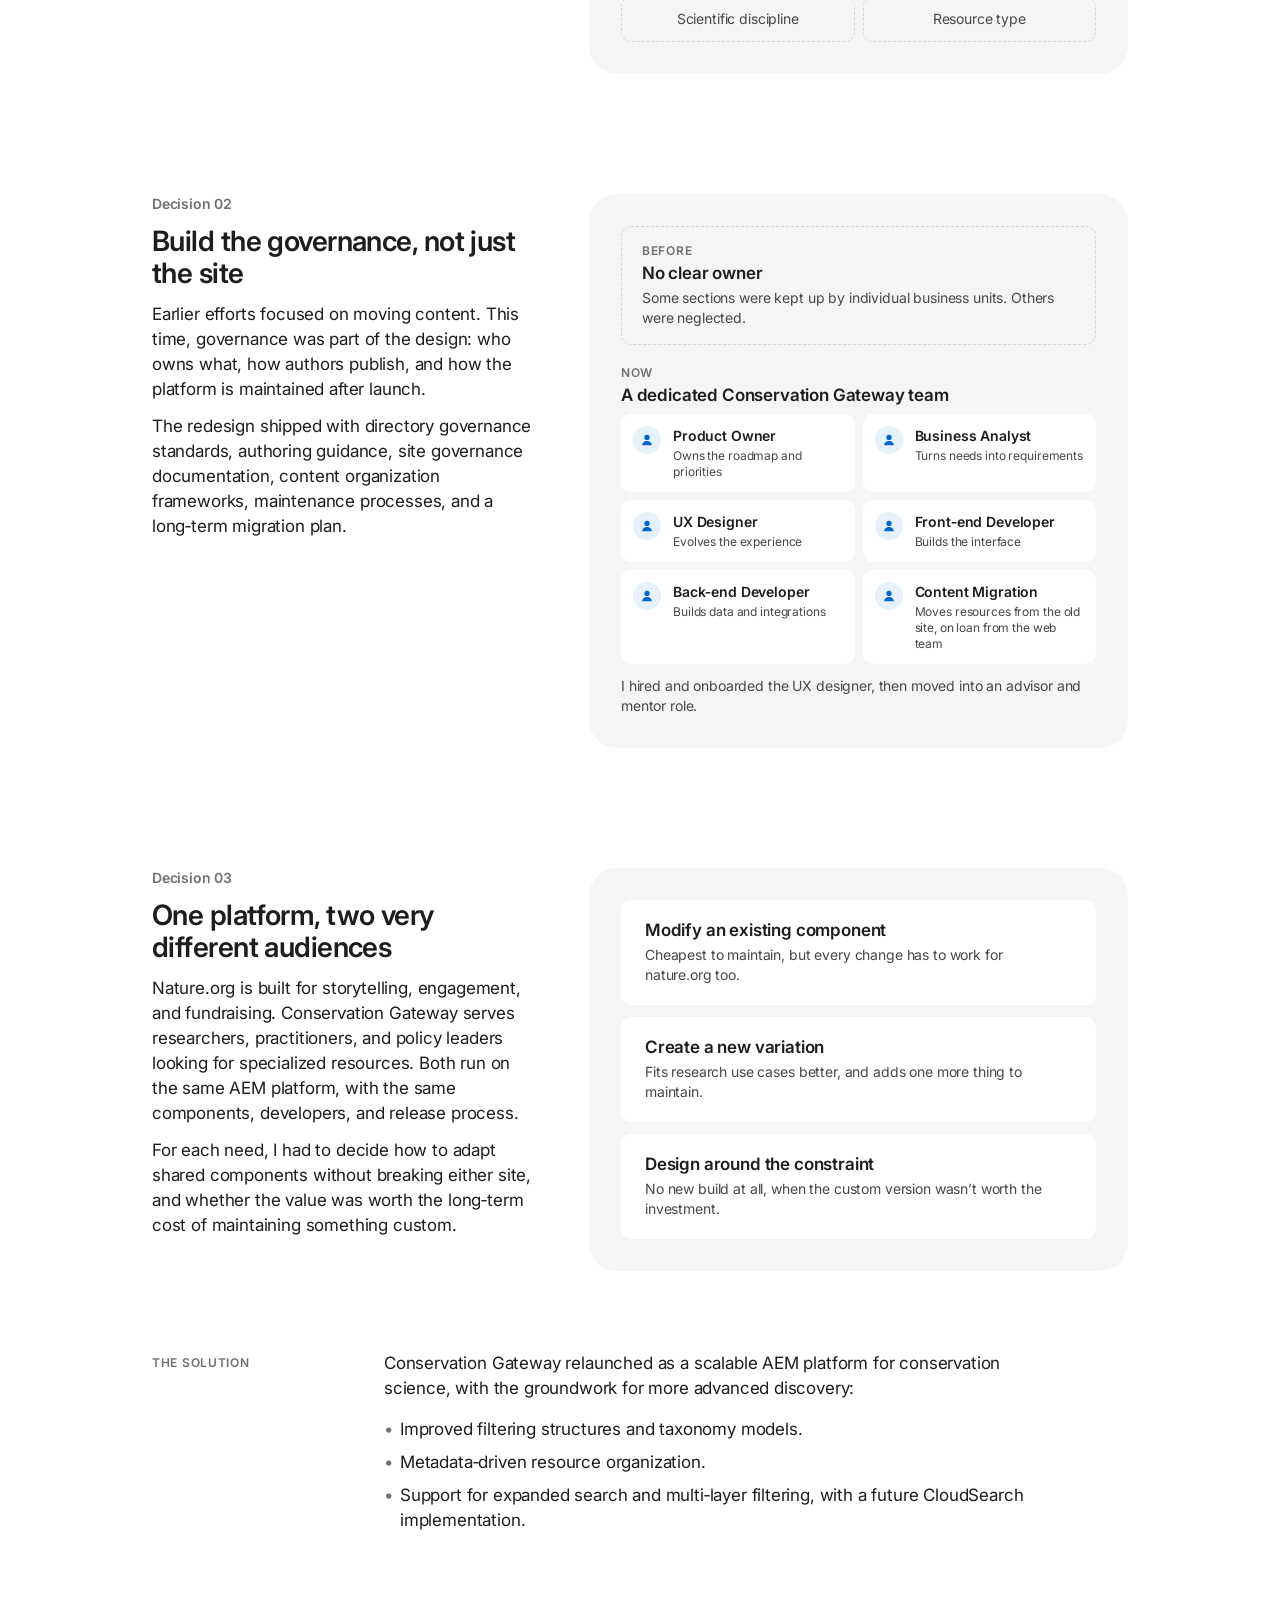
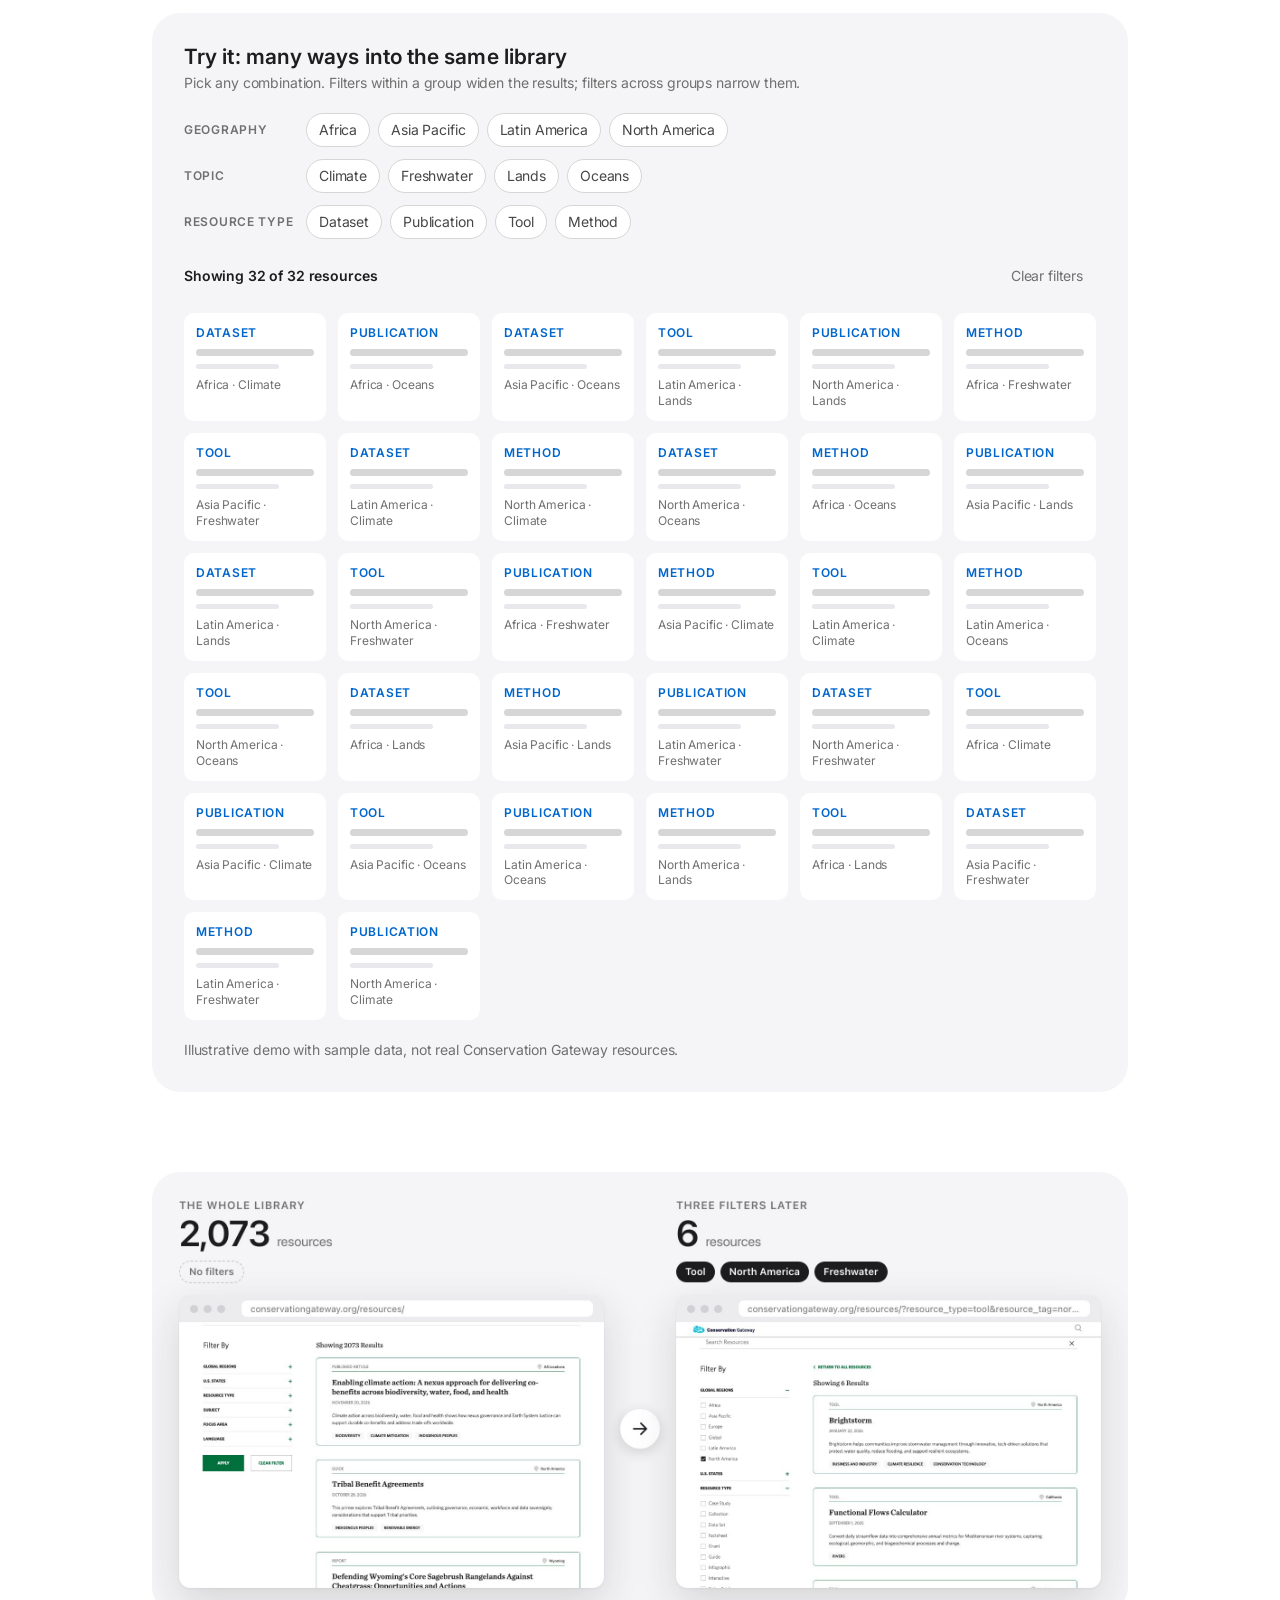
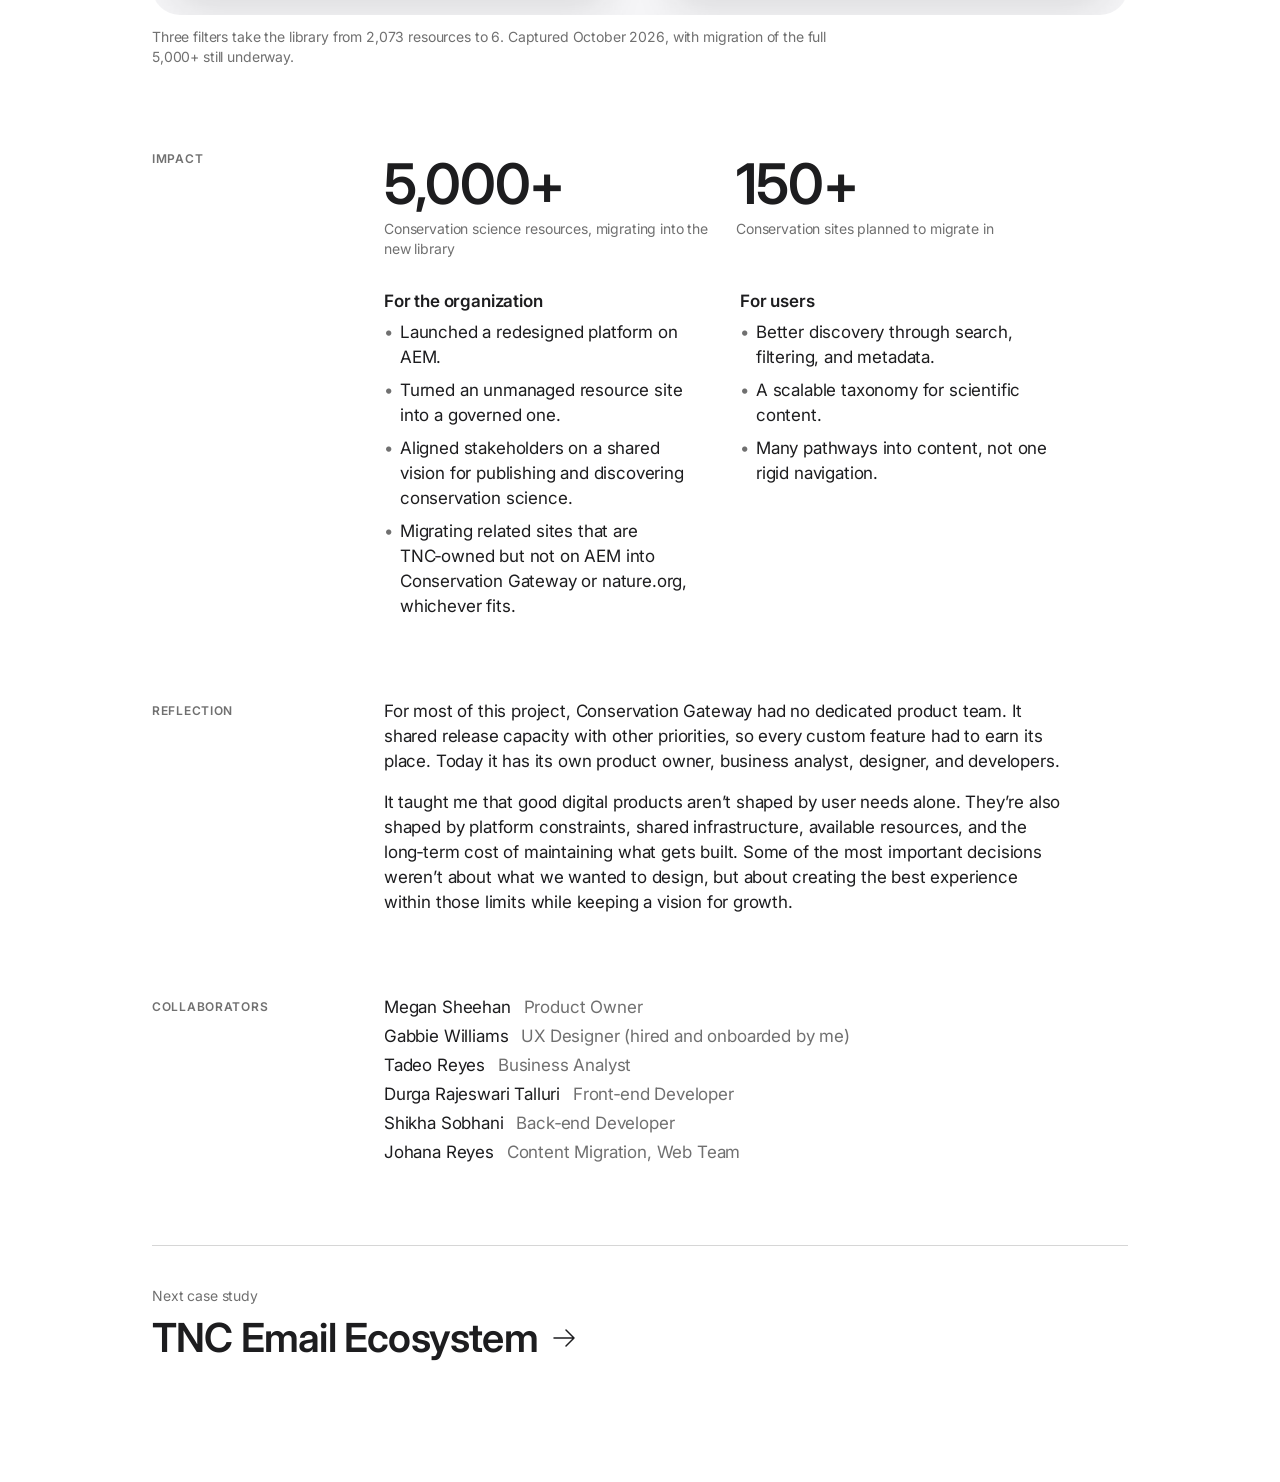
==== commit 3466f610: "Add Gateway collaborators and mention non-AEM site migration Co-Authored-By: Claude Opus 5.5 (1M con" ====
--- a/conservation-gateway/index.html
+++ b/conservation-gateway/index.html
@@ -805,6 +805,7 @@
               <li>Launched a redesigned platform on AEM.</li>
               <li>Turned an unmanaged resource site into a governed one.</li>
               <li>Aligned stakeholders on a shared vision for publishing and discovering conservation science.</li>
+              <li>Migrating related sites that are TNC&#8209;owned but not on AEM into Conservation Gateway or nature.org, whichever fits.</li>
             </ul>
           </div>
           <div>
@@ -835,7 +836,10 @@
         <ul class="cs-credits">
           <li>Megan Sheehan <span>Product Owner</span></li>
           <li>Gabbie Williams <span>UX Designer (hired and onboarded by me)</span></li>
-          <li>Tedio Reyes <span>Business Analyst</span></li>
+          <li>Tadeo Reyes <span>Business Analyst</span></li>
+          <li>Durga Rajeswari Talluri <span>Front&#8209;end Developer</span></li>
+          <li>Shikha Sobhani <span>Back&#8209;end Developer</span></li>
+          <li>Johana Reyes <span>Content Migration, Web Team</span></li>
         </ul>
       </div>
     </section>
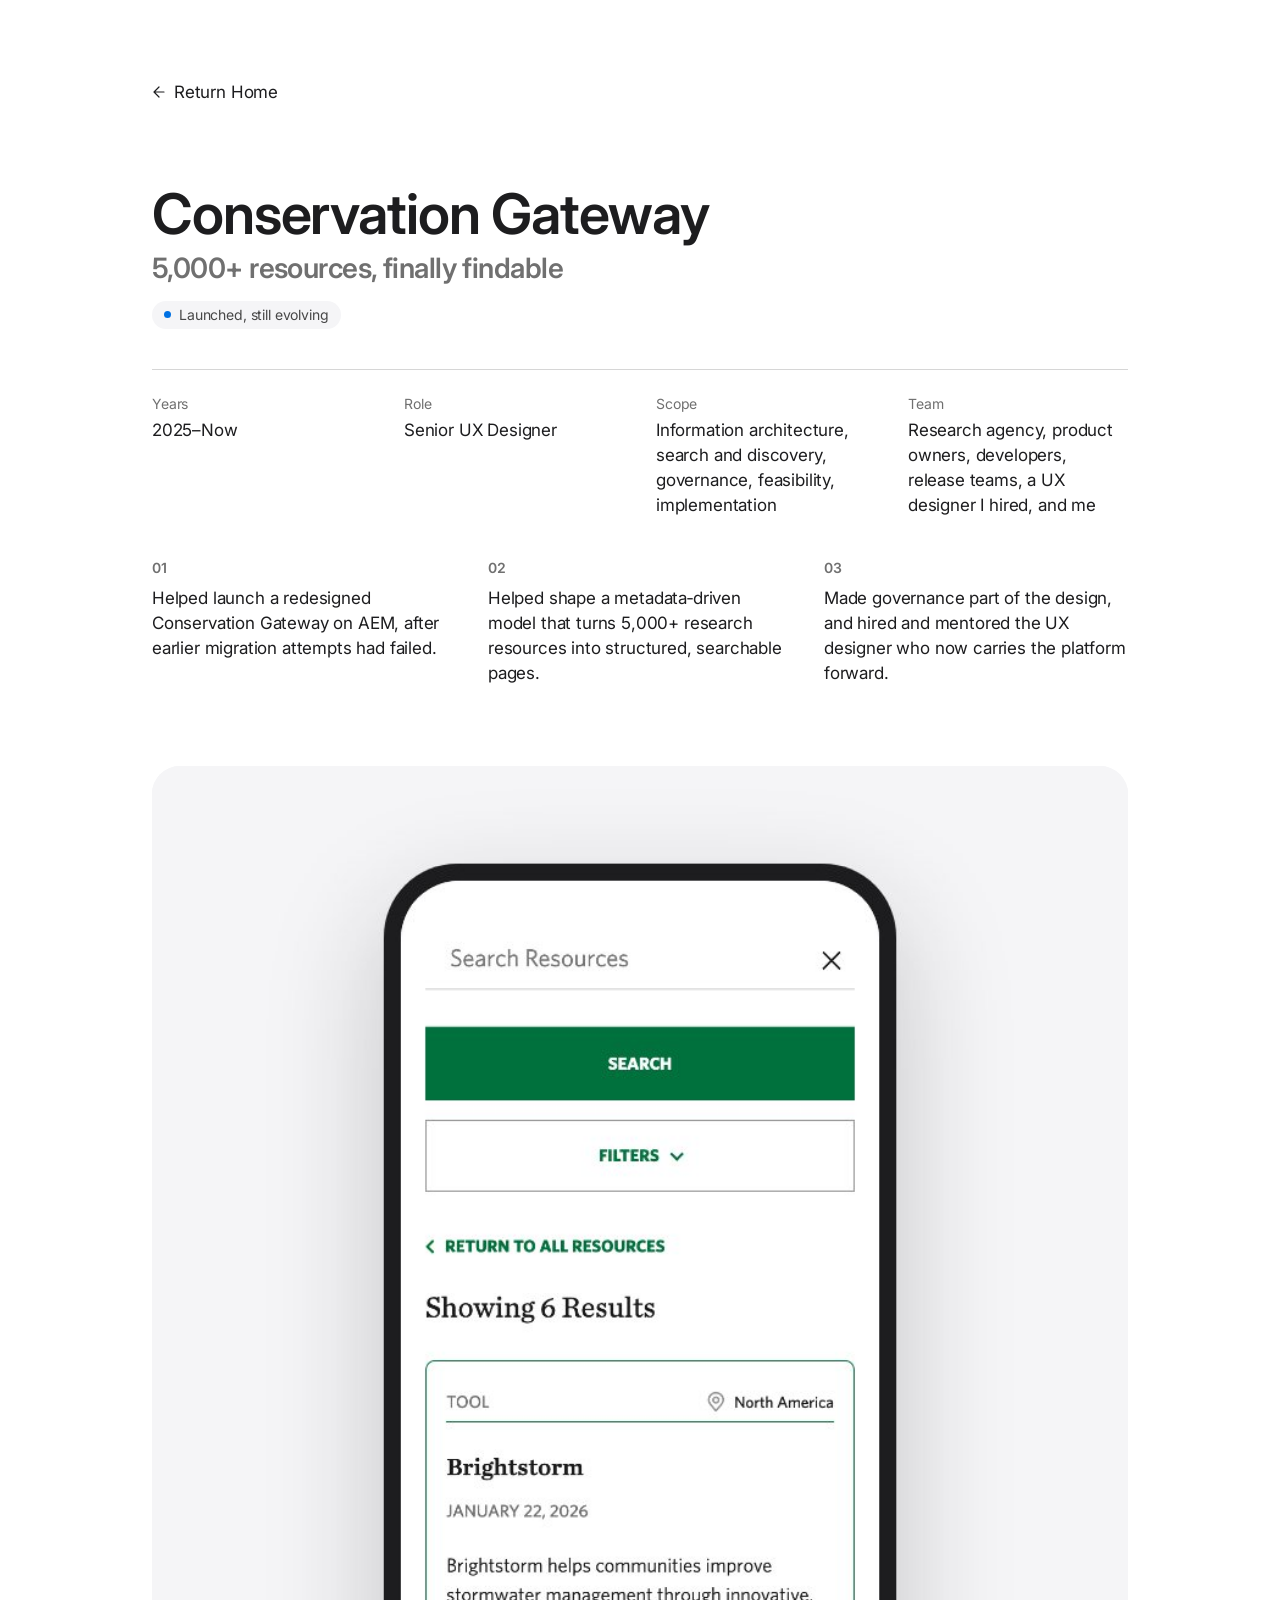
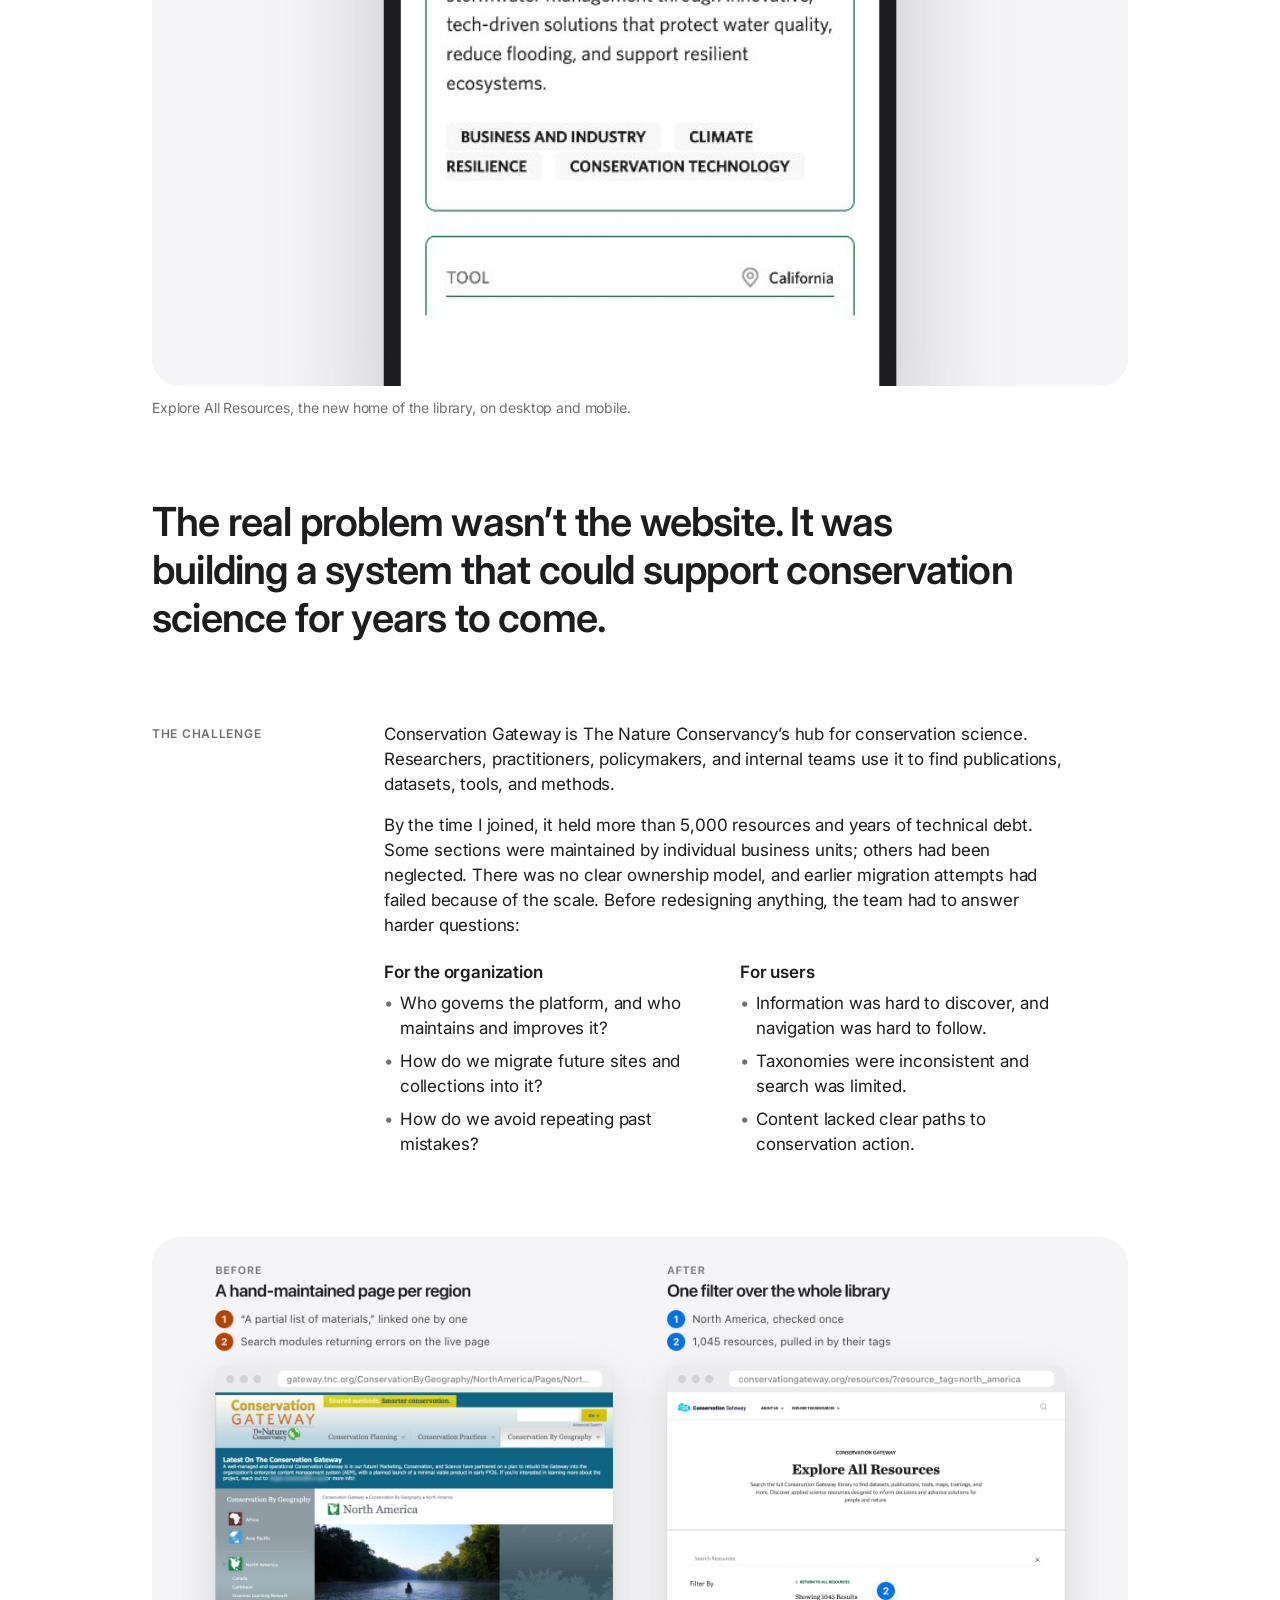
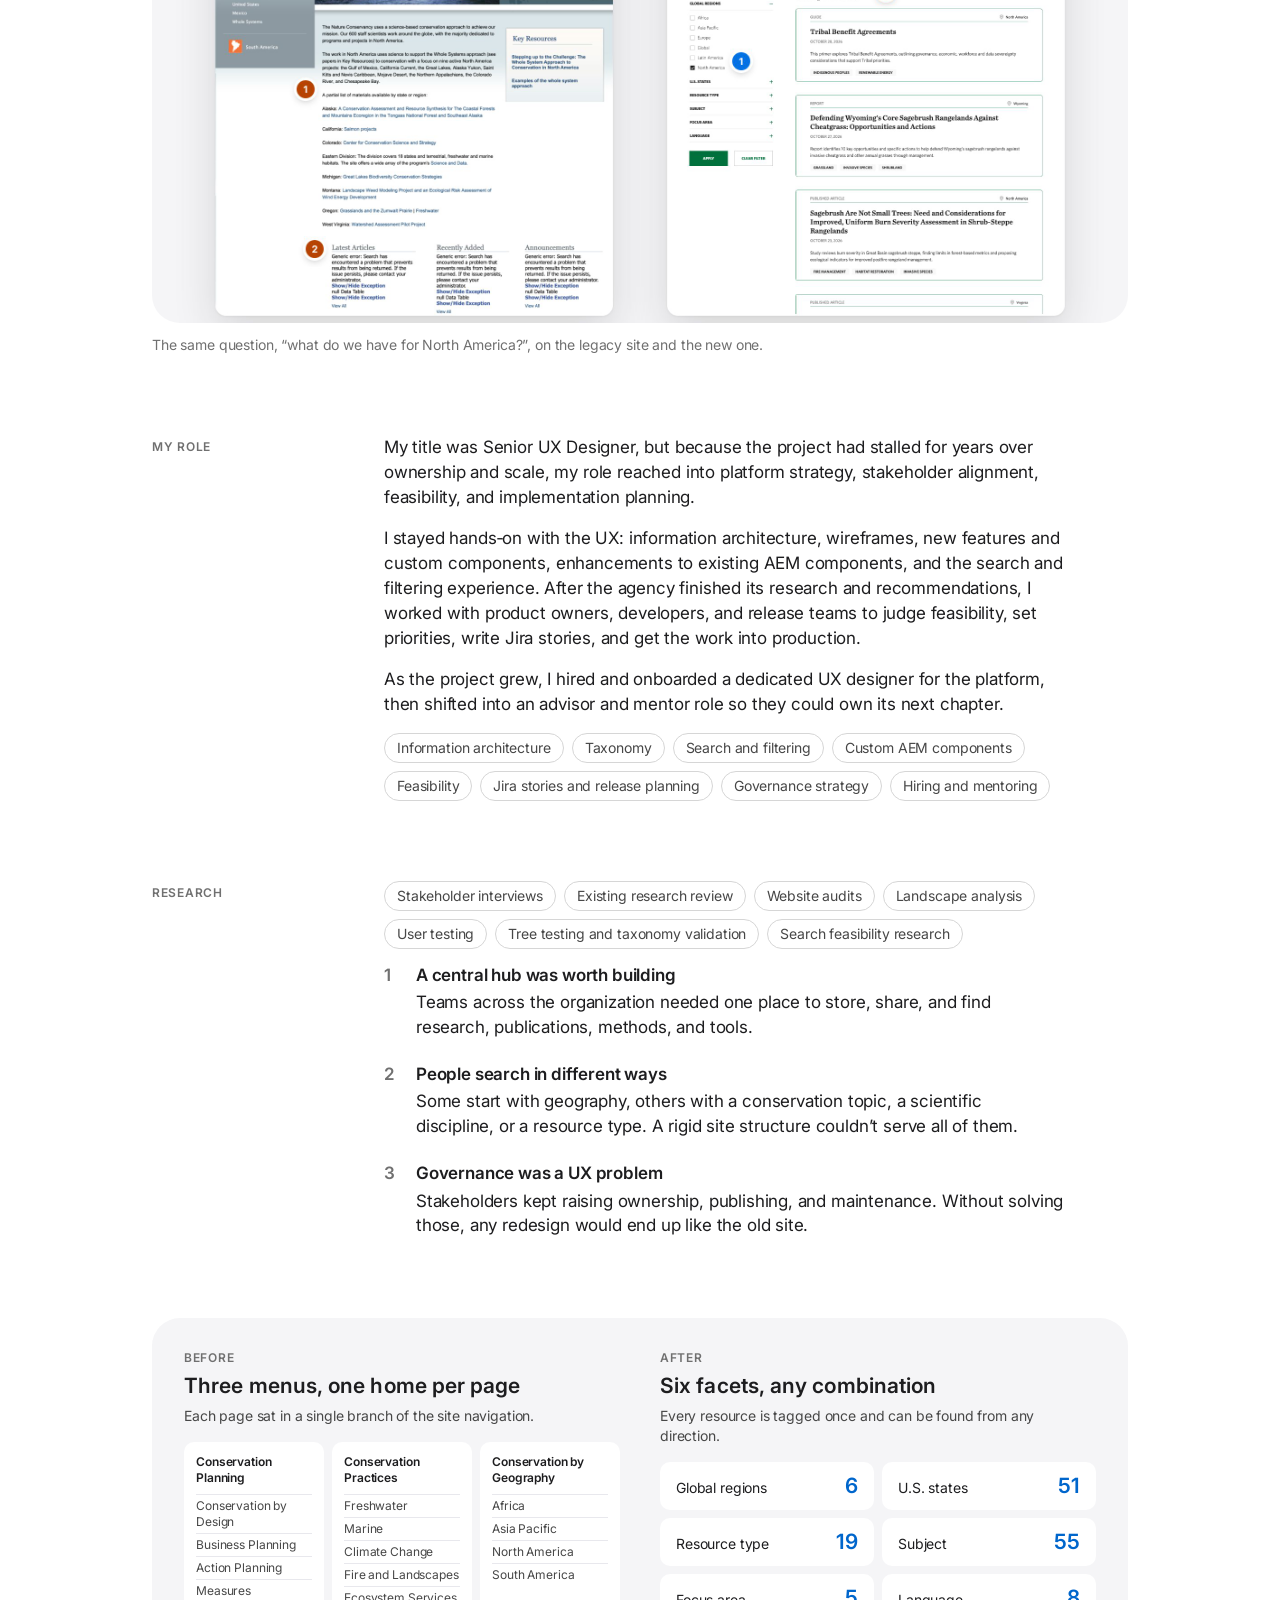
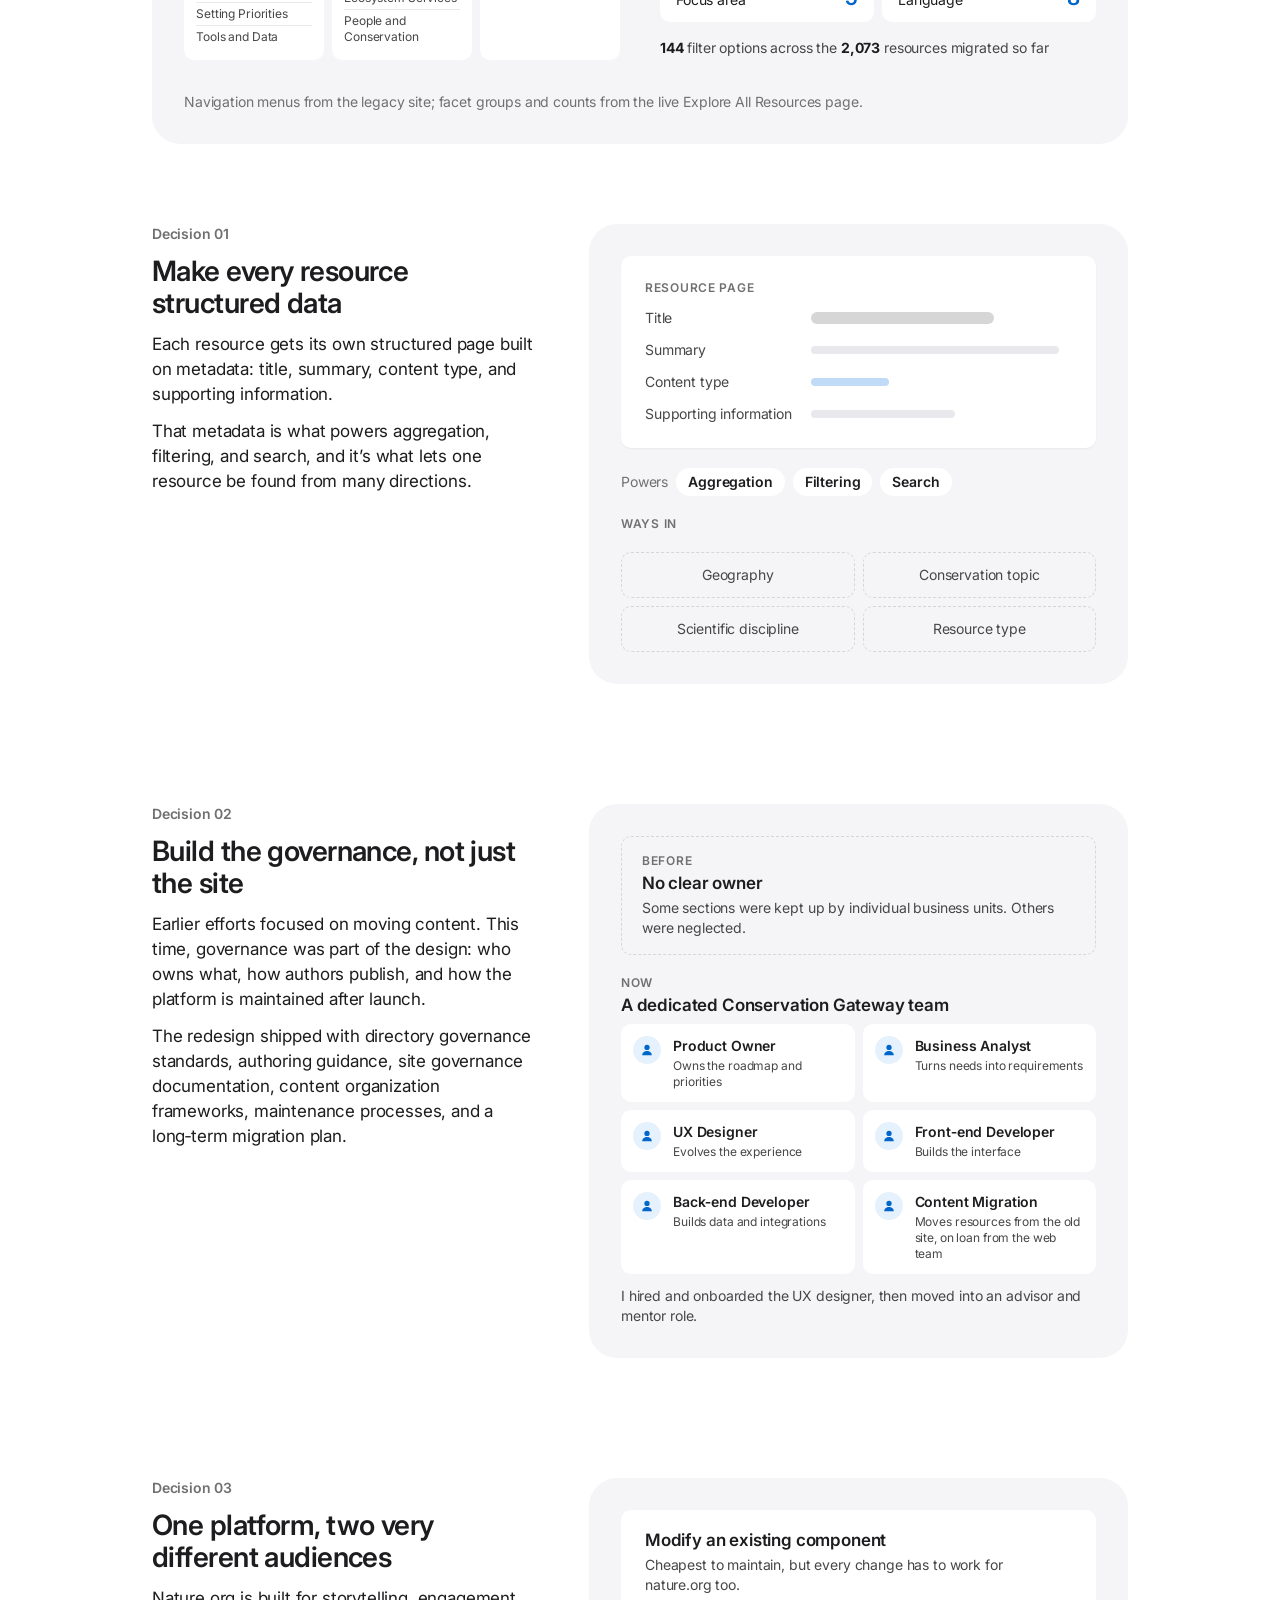
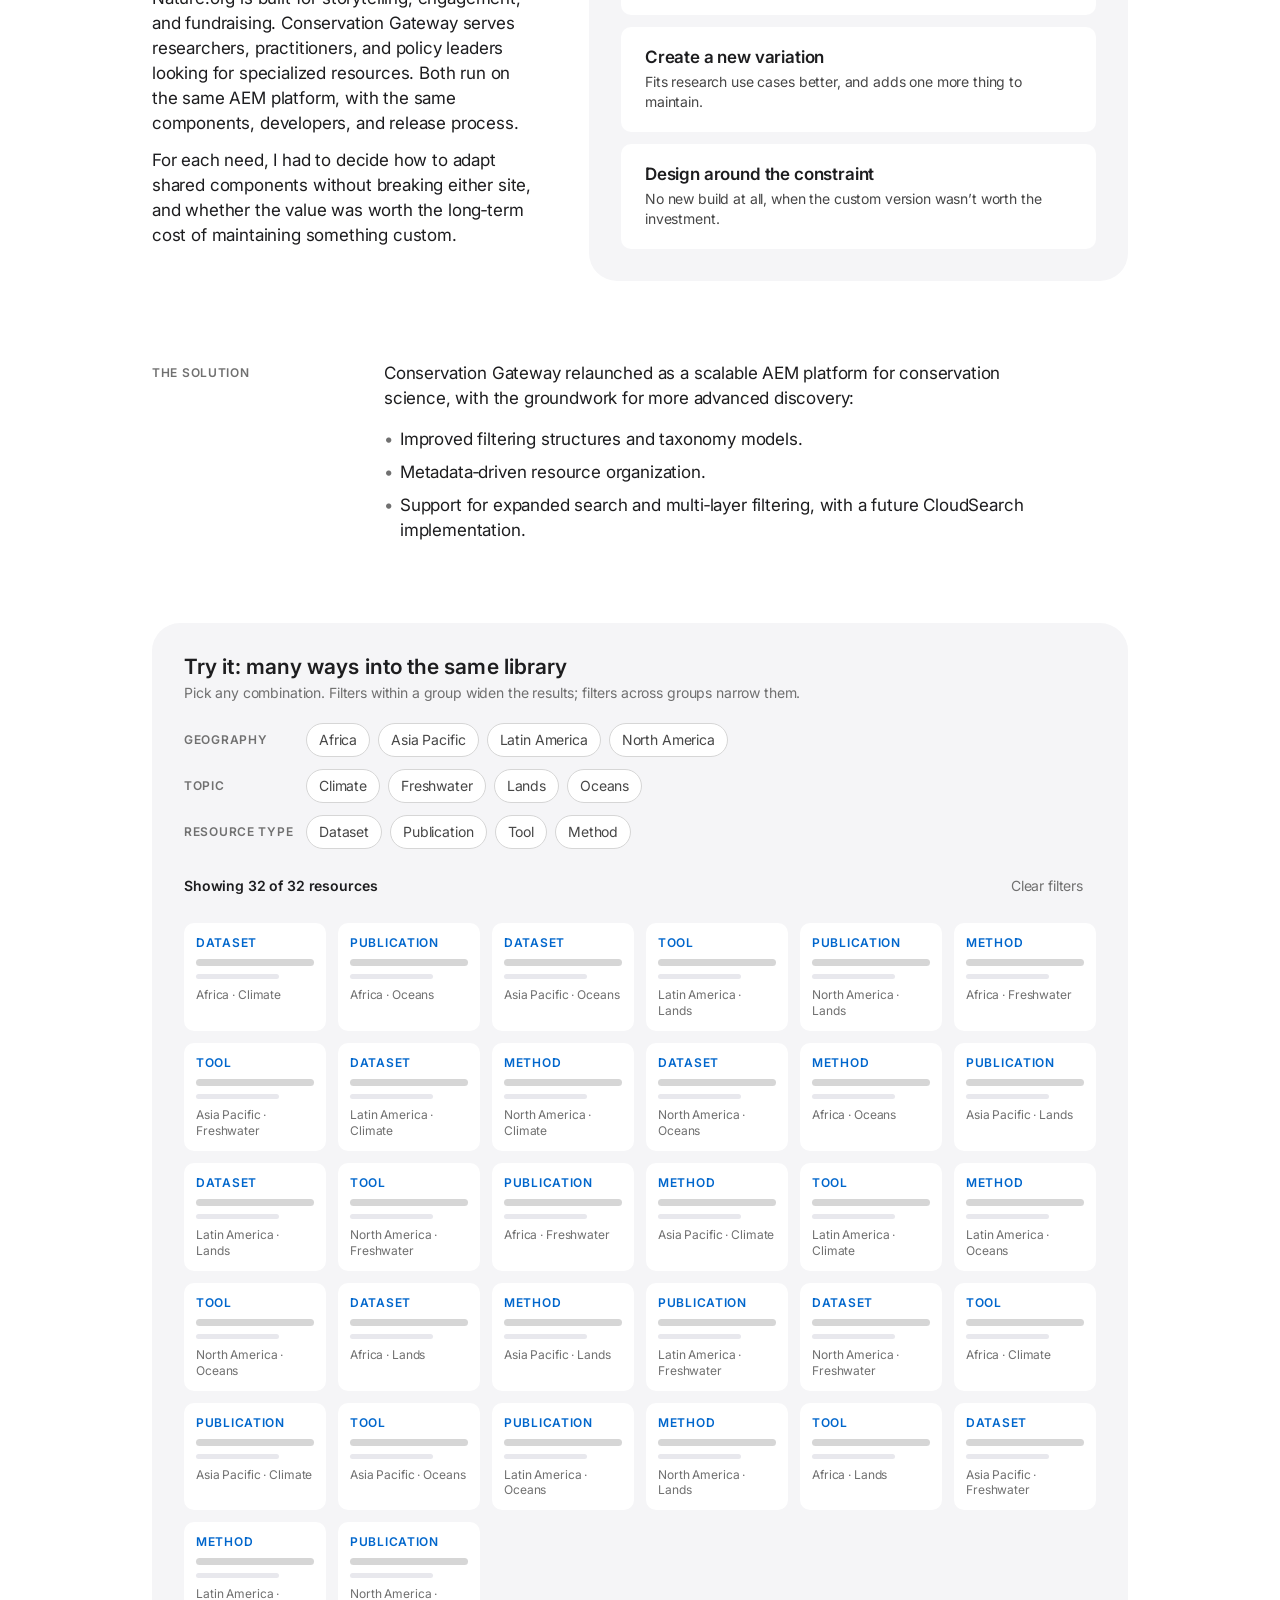
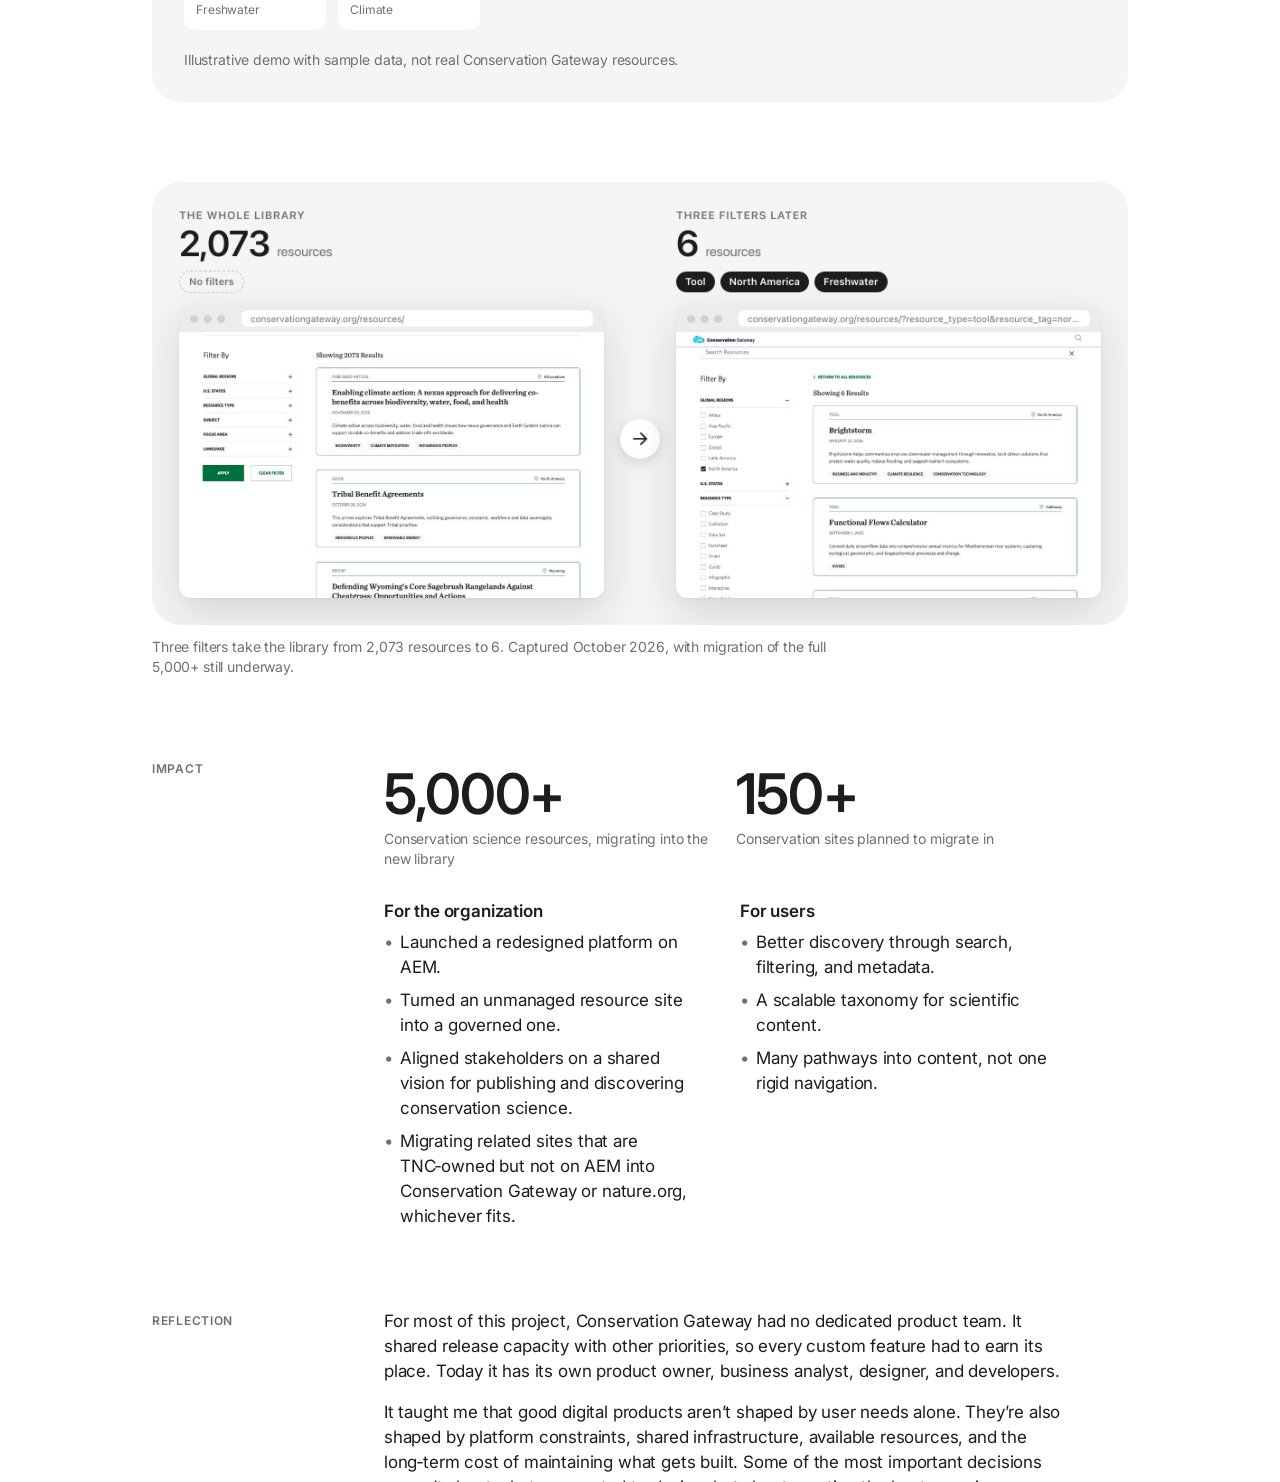
==== commit 47273f3c: "Fix Email images and add phone versions of wide case-study images Email hero: adds space above the n" ====
--- a/conservation-gateway/index.html
+++ b/conservation-gateway/index.html
@@ -552,7 +552,10 @@
     </header>
 
     <figure class="cs-figure">
-      <img src="/conservation-gateway/gateway-hero.jpg" width="2160" height="1350" alt="The redesigned Explore All Resources page on desktop and mobile, filtered to Tool, North America, and Freshwater, showing 6 results.">
+      <picture>
+        <source media="(max-width: 730px)" srcset="/conservation-gateway/gateway-hero-m.jpg" width="800" height="1000">
+        <img src="/conservation-gateway/gateway-hero.jpg" width="2160" height="1350" alt="The redesigned Explore All Resources page on desktop and mobile, filtered to Tool, North America, and Freshwater, showing 6 results.">
+      </picture>
       <figcaption>Explore All Resources, the new home of the library, on desktop and mobile.</figcaption>
     </figure>
 
@@ -587,7 +590,10 @@
     </section>
 
     <figure class="cs-figure">
-      <img src="/conservation-gateway/gateway-before-after.jpg" width="2160" height="1520" loading="lazy" alt="Before: the legacy North America page, with a hand-linked partial list of materials and search modules showing errors. After: the new resource library filtered to North America, showing 1,045 tagged resources.">
+      <picture>
+        <source media="(max-width: 730px)" srcset="/conservation-gateway/gateway-before-after-m.jpg" width="800" height="1640">
+        <img src="/conservation-gateway/gateway-before-after.jpg" width="2160" height="1520" loading="lazy" alt="Before: the legacy North America page, with a hand-linked partial list of materials and search modules showing errors. After: the new resource library filtered to North America, showing 1,045 tagged resources.">
+      </picture>
       <figcaption>The same question, &ldquo;what do we have for North America?&rdquo;, on the legacy site and the new one.</figcaption>
     </figure>
 
@@ -780,7 +786,10 @@
     </figure>
 
     <figure class="cs-figure">
-      <img src="/conservation-gateway/gateway-filtering.jpg" width="2160" height="980" loading="lazy" alt="The full library showing 2,073 resources, then the same page with Tool, North America, and Freshwater checked, showing 6 resources.">
+      <picture>
+        <source media="(max-width: 730px)" srcset="/conservation-gateway/gateway-filtering-m.jpg" width="800" height="1400">
+        <img src="/conservation-gateway/gateway-filtering.jpg" width="2160" height="980" loading="lazy" alt="The full library showing 2,073 resources, then the same page with Tool, North America, and Freshwater checked, showing 6 resources.">
+      </picture>
       <figcaption>Three filters take the library from 2,073 resources to 6. Captured October 2026, with migration of the full 5,000+ still underway.</figcaption>
     </figure>
 
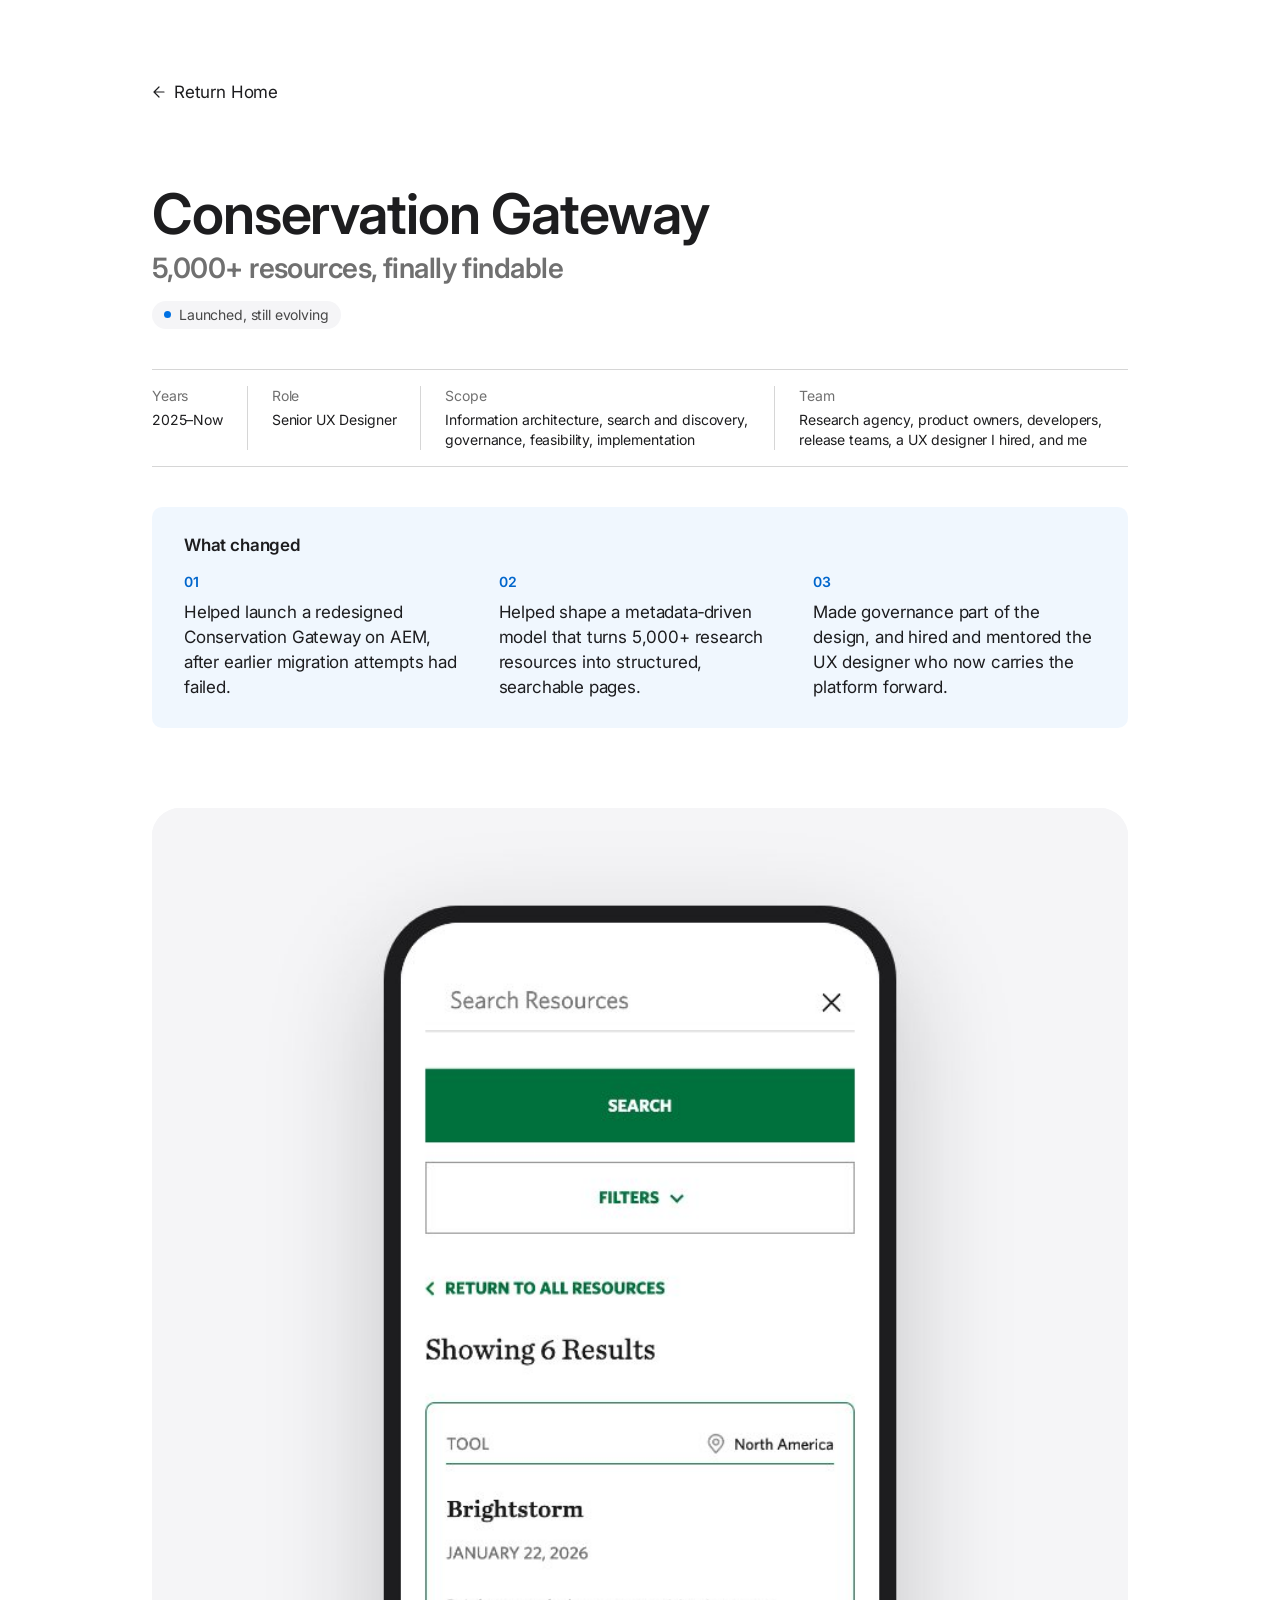
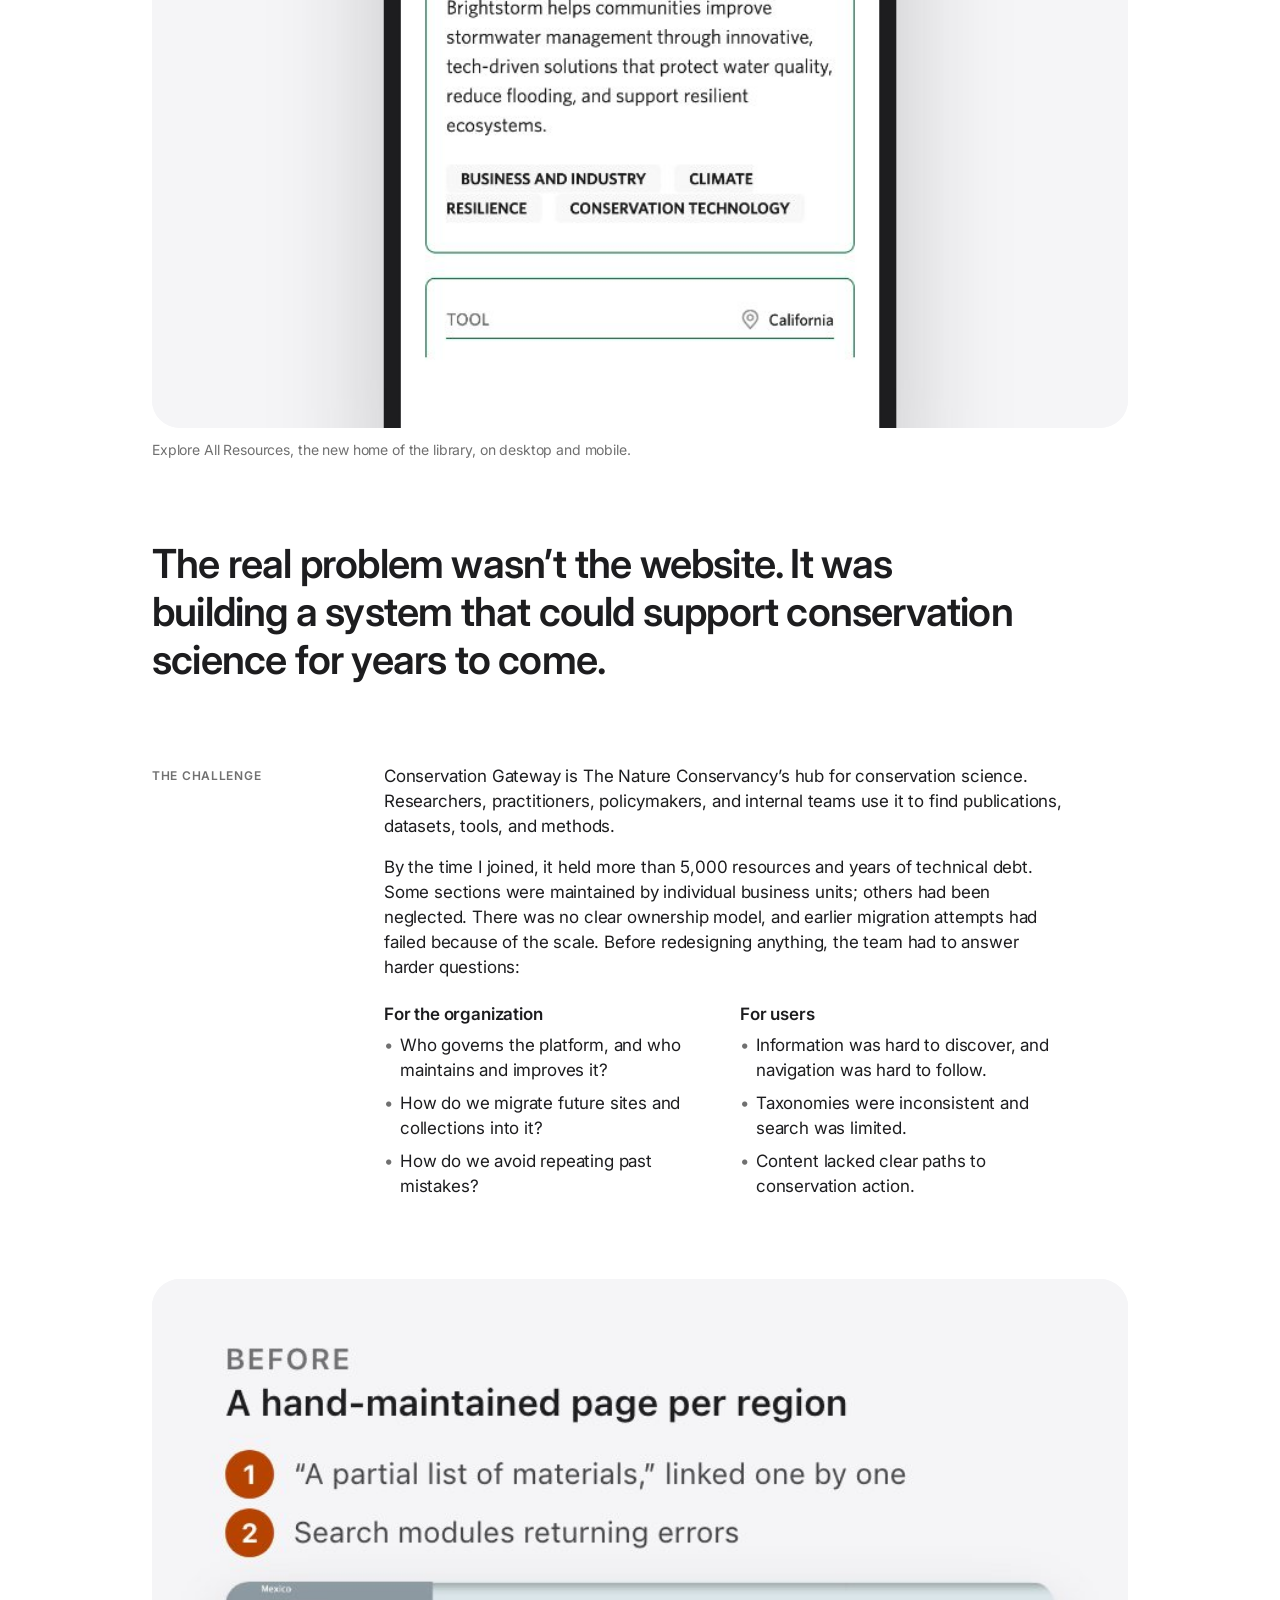
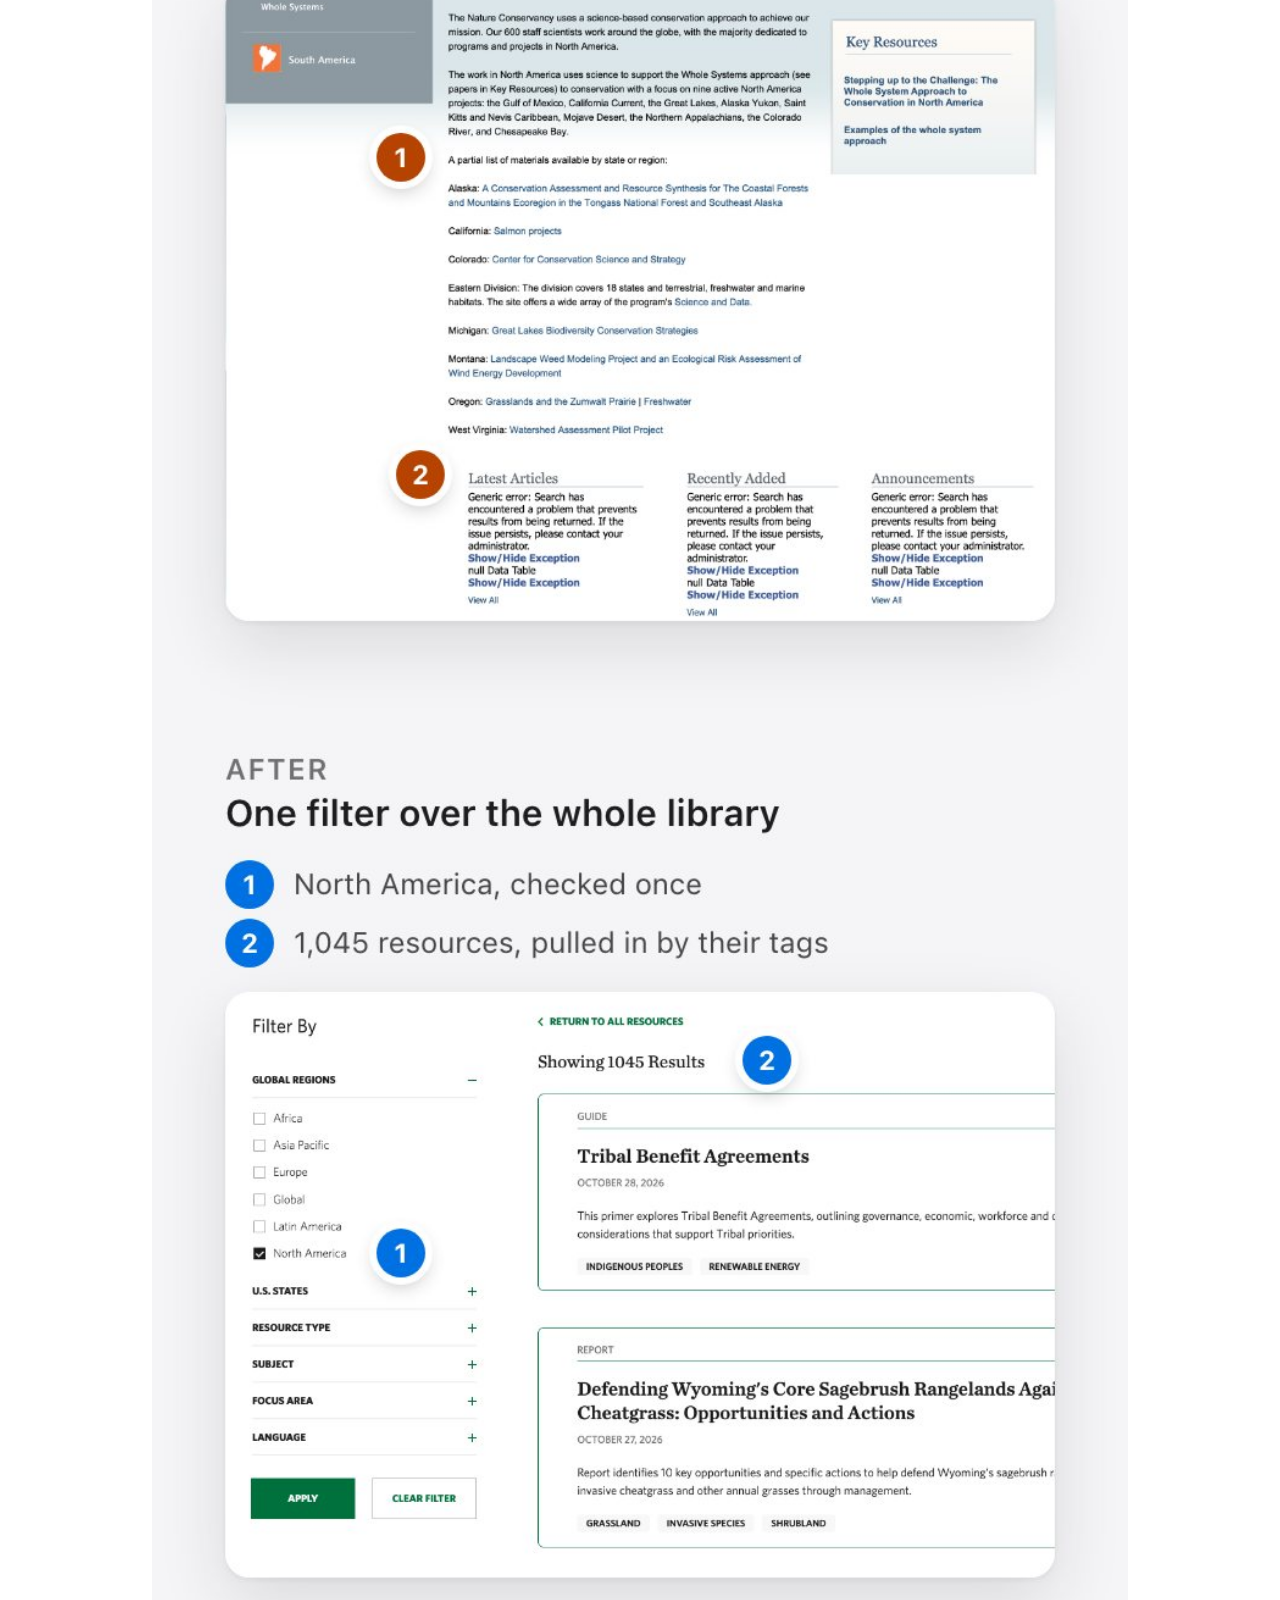
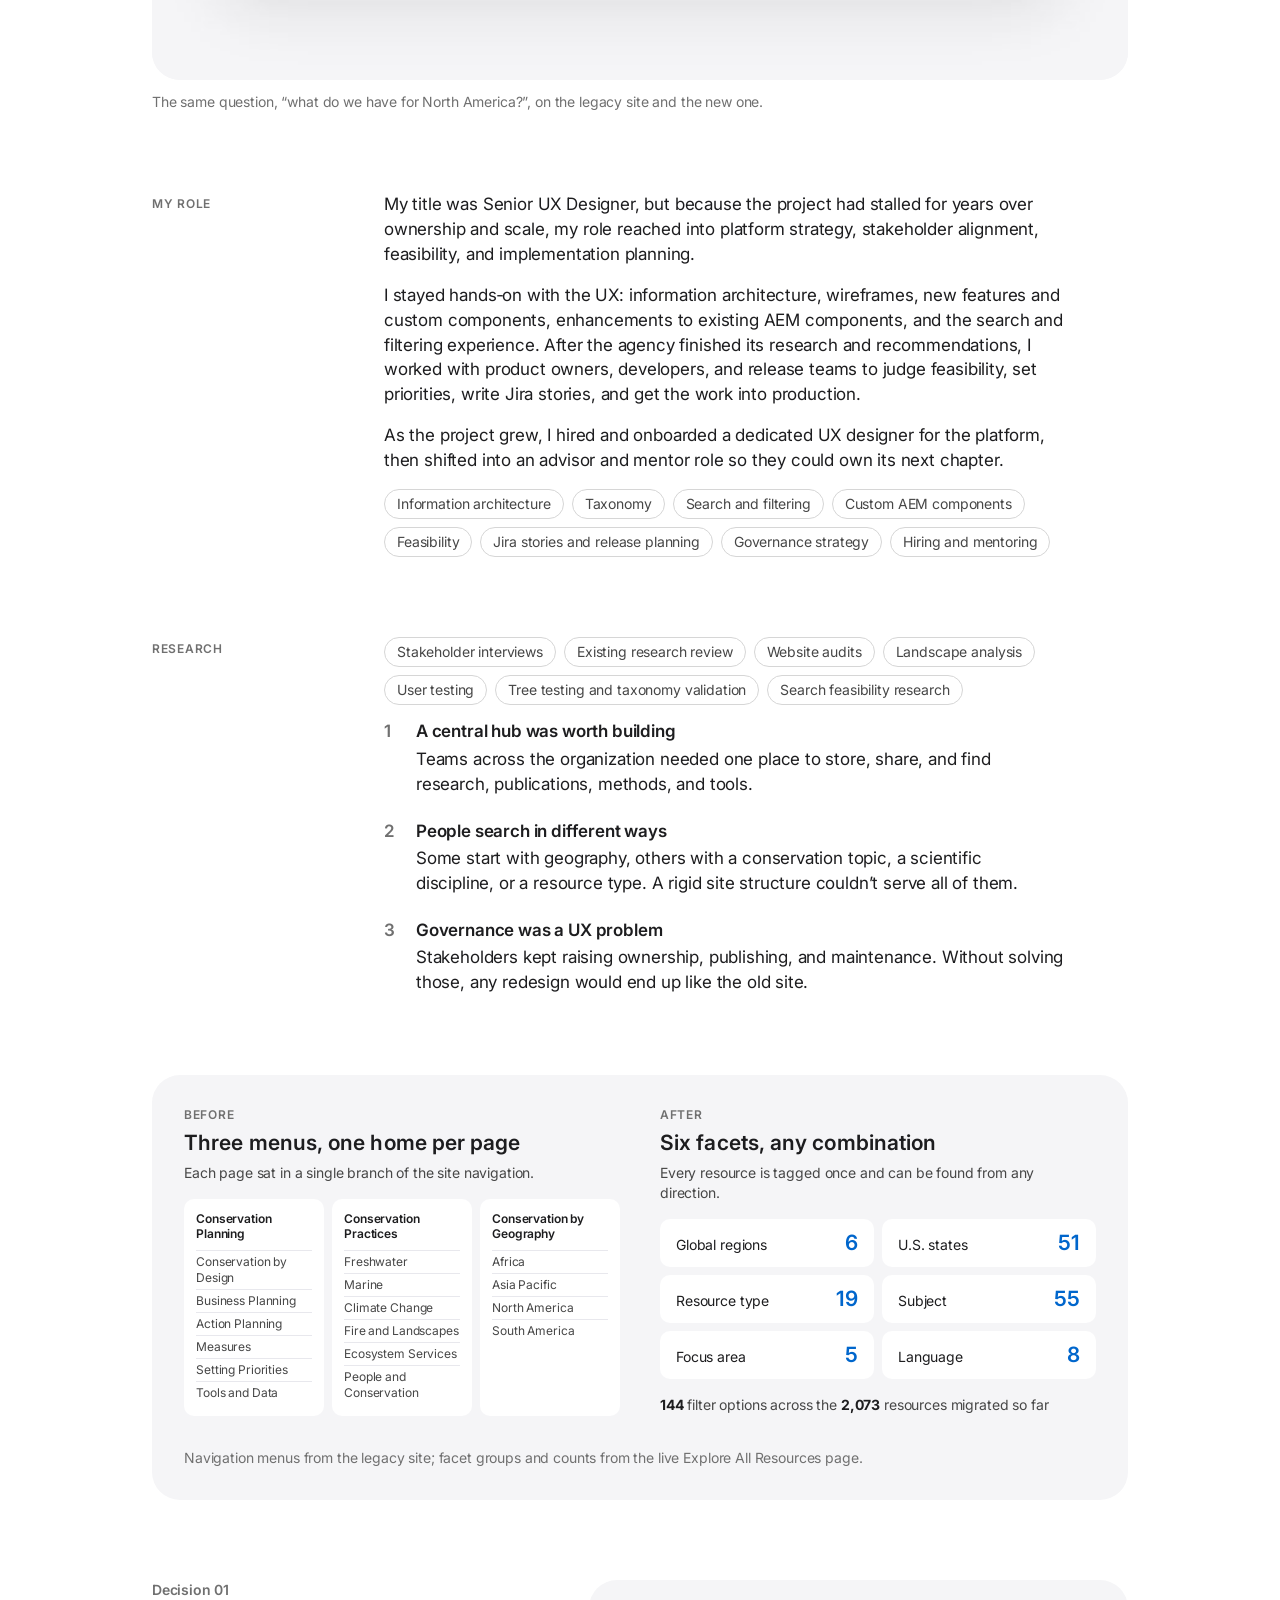
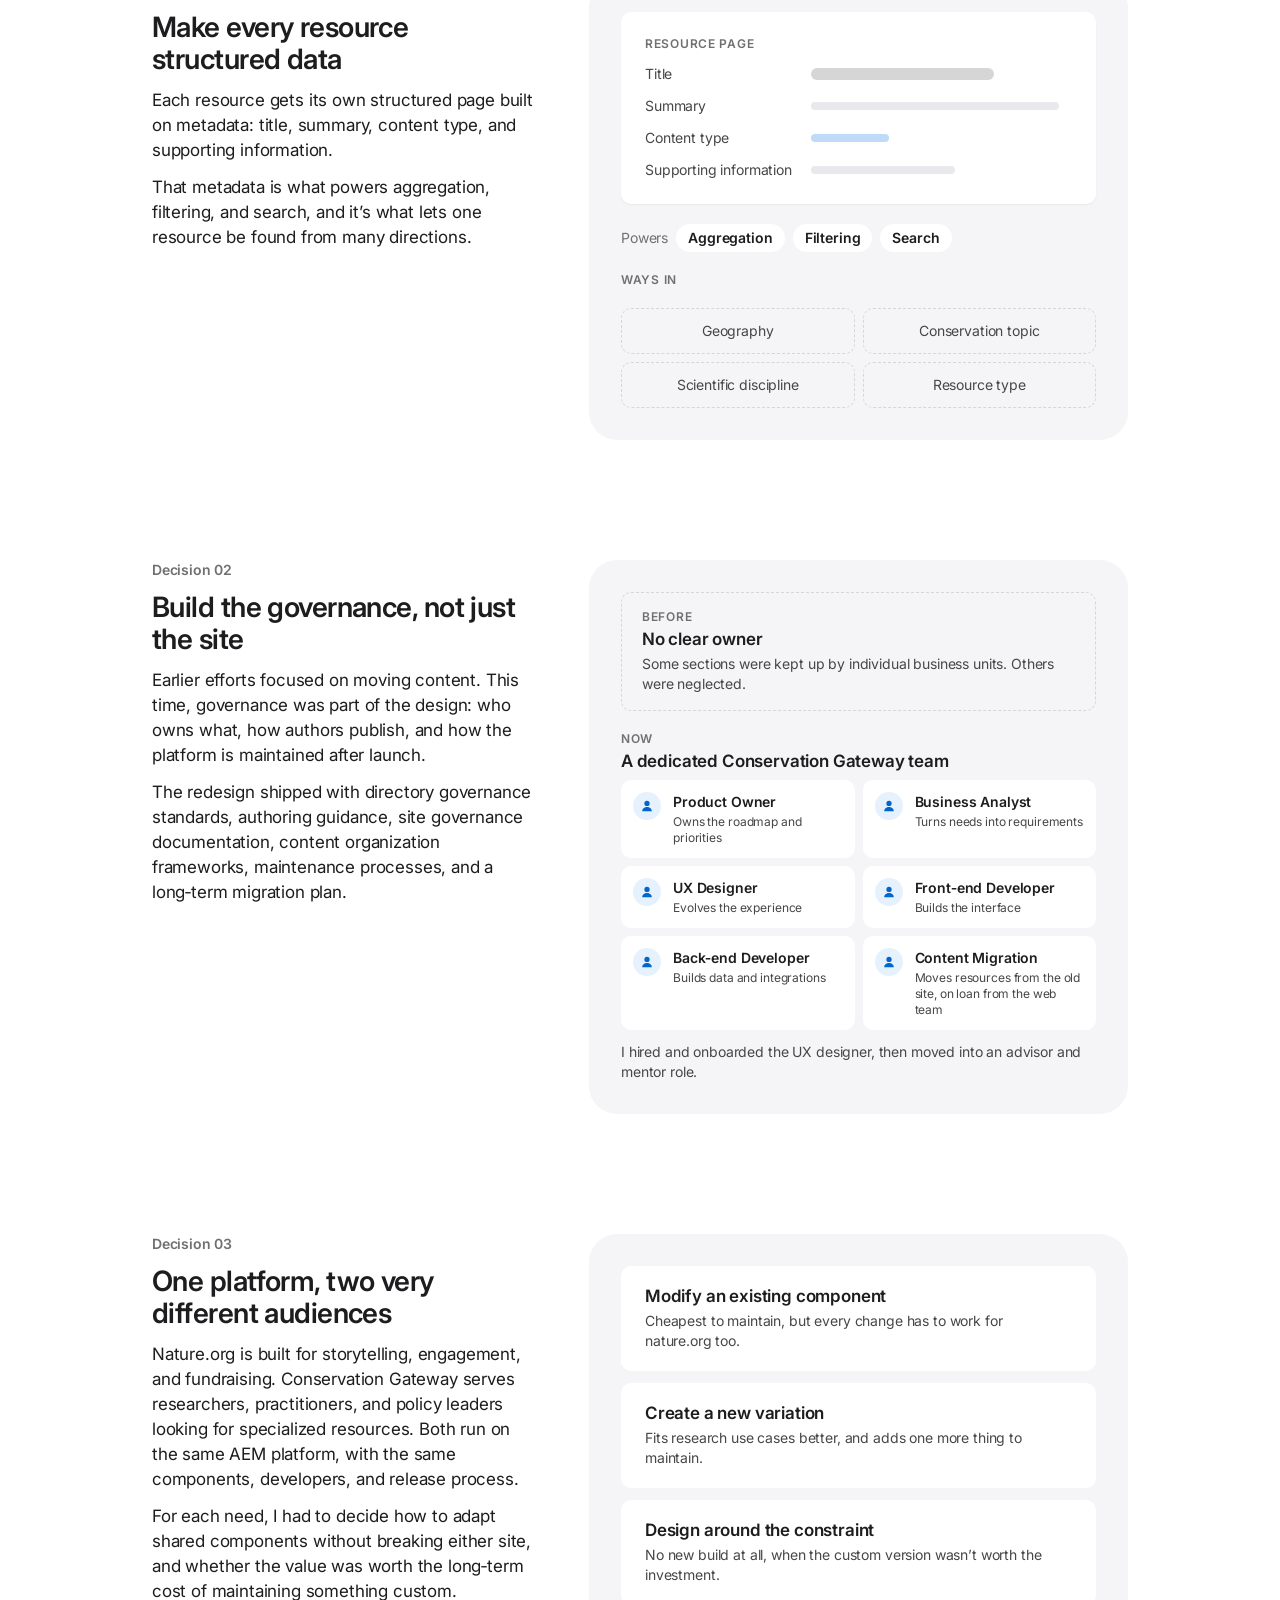
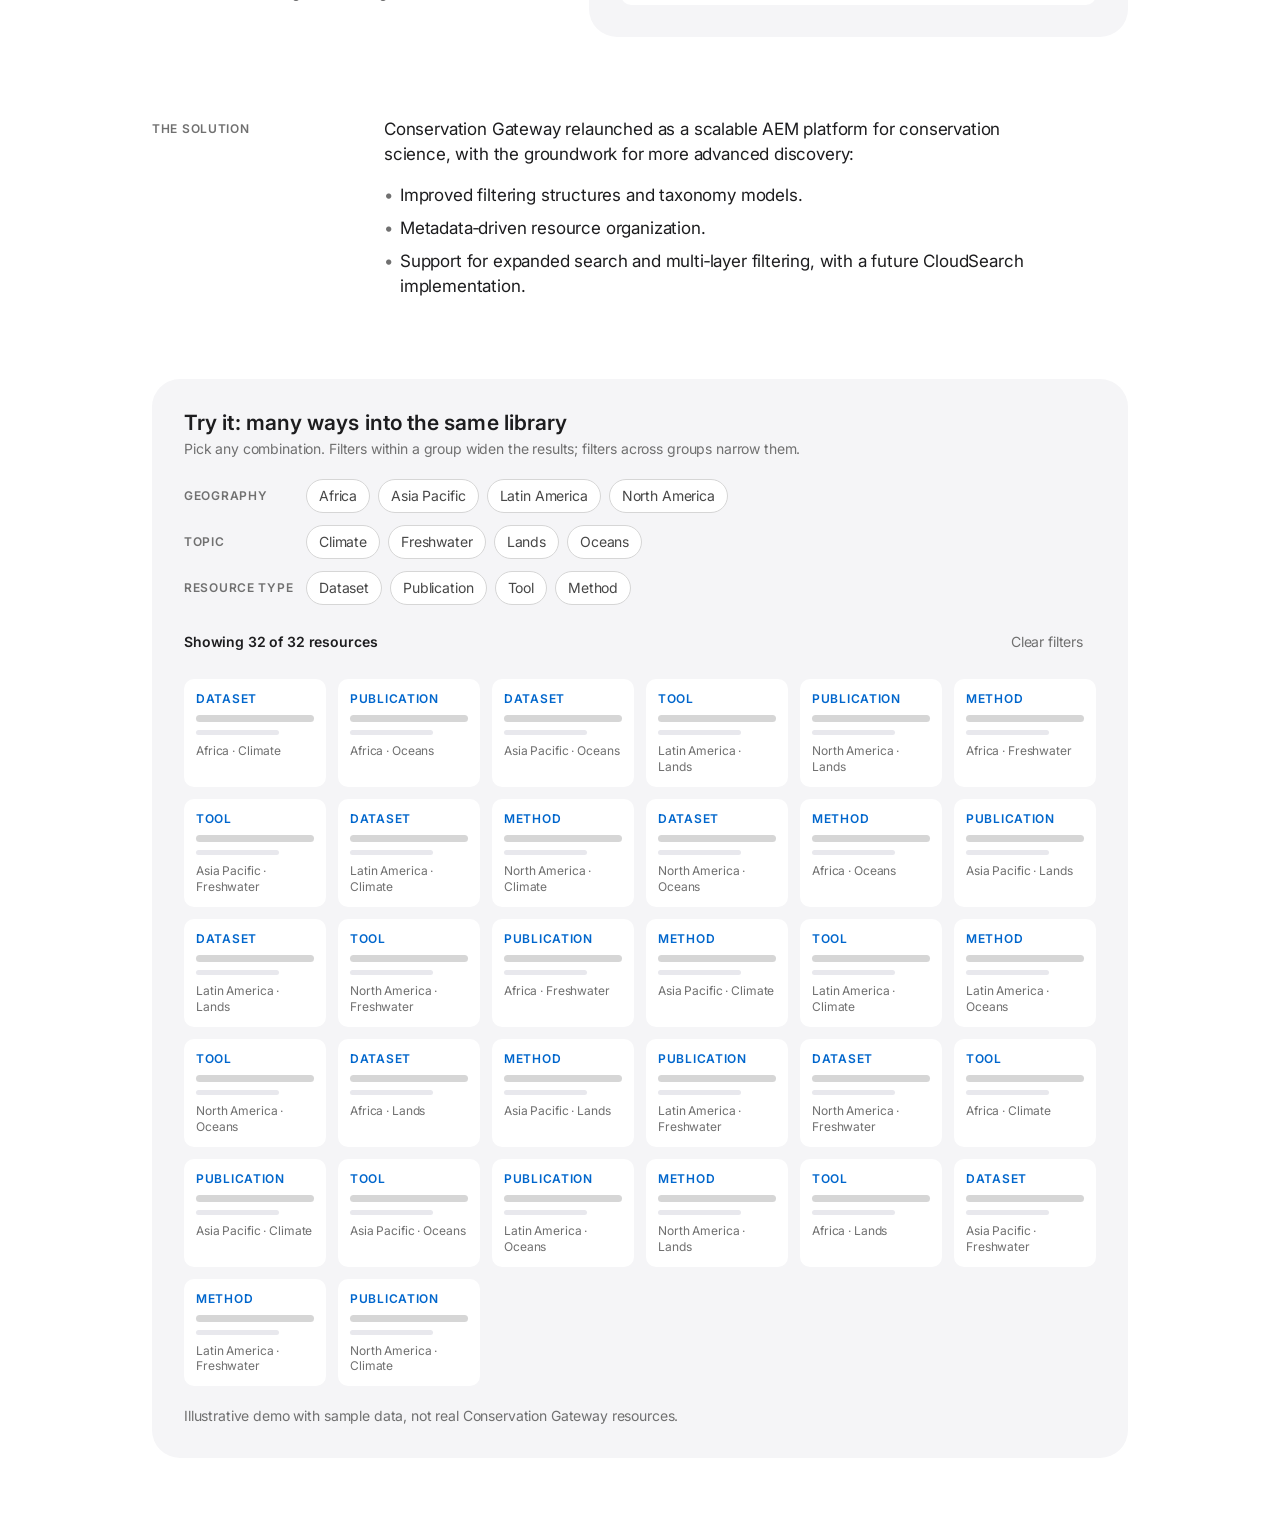
==== commit 8a8f62c7: "Separate case study facts from outcomes in the header Option D from the header review. The four fact" ====
--- a/conservation-gateway/index.html
+++ b/conservation-gateway/index.html
@@ -544,11 +544,14 @@
         </div>
       </dl>
 
-      <ol class="cs-tldr">
-        <li>Helped launch a redesigned Conservation Gateway on AEM, after earlier migration attempts had failed.</li>
-        <li>Helped shape a metadata&#8209;driven model that turns 5,000+ research resources into structured, searchable pages.</li>
-        <li>Made governance part of the design, and hired and mentored the UX designer who now carries the platform forward.</li>
-      </ol>
+      <div class="cs-outcomes">
+        <h2>What changed</h2>
+        <ol class="cs-tldr">
+          <li>Helped launch a redesigned Conservation Gateway on AEM, after earlier migration attempts had failed.</li>
+          <li>Helped shape a metadata&#8209;driven model that turns 5,000+ research resources into structured, searchable pages.</li>
+          <li>Made governance part of the design, and hired and mentored the UX designer who now carries the platform forward.</li>
+        </ol>
+      </div>
     </header>
 
     <figure class="cs-figure">
--- a/case-study.css
+++ b/case-study.css
@@ -69,10 +69,21 @@
 
 .cs-meta {
   display: grid;
-  grid-template-columns: repeat(auto-fit, minmax(160px, 1fr));
-  gap: var(--space-24) var(--space-32);
-  padding-top: var(--space-24);
+  grid-template-columns: auto auto minmax(0, 1fr) minmax(0, 1fr);
+  padding: var(--space-16) 0;
   border-top: 1px solid var(--color-hairline);
+  border-bottom: 1px solid var(--color-hairline);
+}
+
+/* Each fact is divided from the next by a hairline */
+.cs-meta > div {
+  padding: 0 var(--space-24);
+  border-left: 1px solid var(--color-hairline);
+}
+
+.cs-meta > div:first-child {
+  padding-left: 0;
+  border-left: 0;
 }
 
 .cs-meta dt {
@@ -83,7 +94,23 @@
 }
 
 .cs-meta dd {
-  font: var(--type-lg);
+  font: var(--type-sm);
+  letter-spacing: var(--tracking-text);
+  color: var(--color-primary-ink);
+}
+
+/* Outcomes panel: the header's results, set apart from the facts above */
+.cs-outcomes {
+  display: flex;
+  flex-direction: column;
+  gap: var(--space-16);
+  padding: var(--space-28) var(--space-32);
+  border-radius: var(--radius-lg);
+  background: rgba(0, 113, 227, 0.06);
+}
+
+.cs-outcomes h2 {
+  font: var(--type-lg-2);
   letter-spacing: var(--tracking-text);
   color: var(--color-primary-ink);
 }
@@ -107,7 +134,7 @@
   content: "0" counter(tldr);
   display: block;
   font: var(--type-sm-2);
-  color: var(--color-mid-gray);
+  color: var(--color-link-blue);
   margin-bottom: var(--space-8);
 }
 
@@ -455,6 +482,24 @@
     font: var(--type-xl-3);
   }
 
+  .cs-meta {
+    grid-template-columns: repeat(2, minmax(0, 1fr));
+    gap: var(--space-16) 0;
+  }
+
+  .cs-meta > div {
+    padding: 0 var(--space-16);
+  }
+
+  .cs-meta > div:nth-child(odd) {
+    padding-left: 0;
+    border-left: 0;
+  }
+
+  .cs-outcomes {
+    padding: var(--space-20);
+  }
+
   .cs-tldr,
   .cs-columns {
     grid-template-columns: minmax(0, 1fr);
